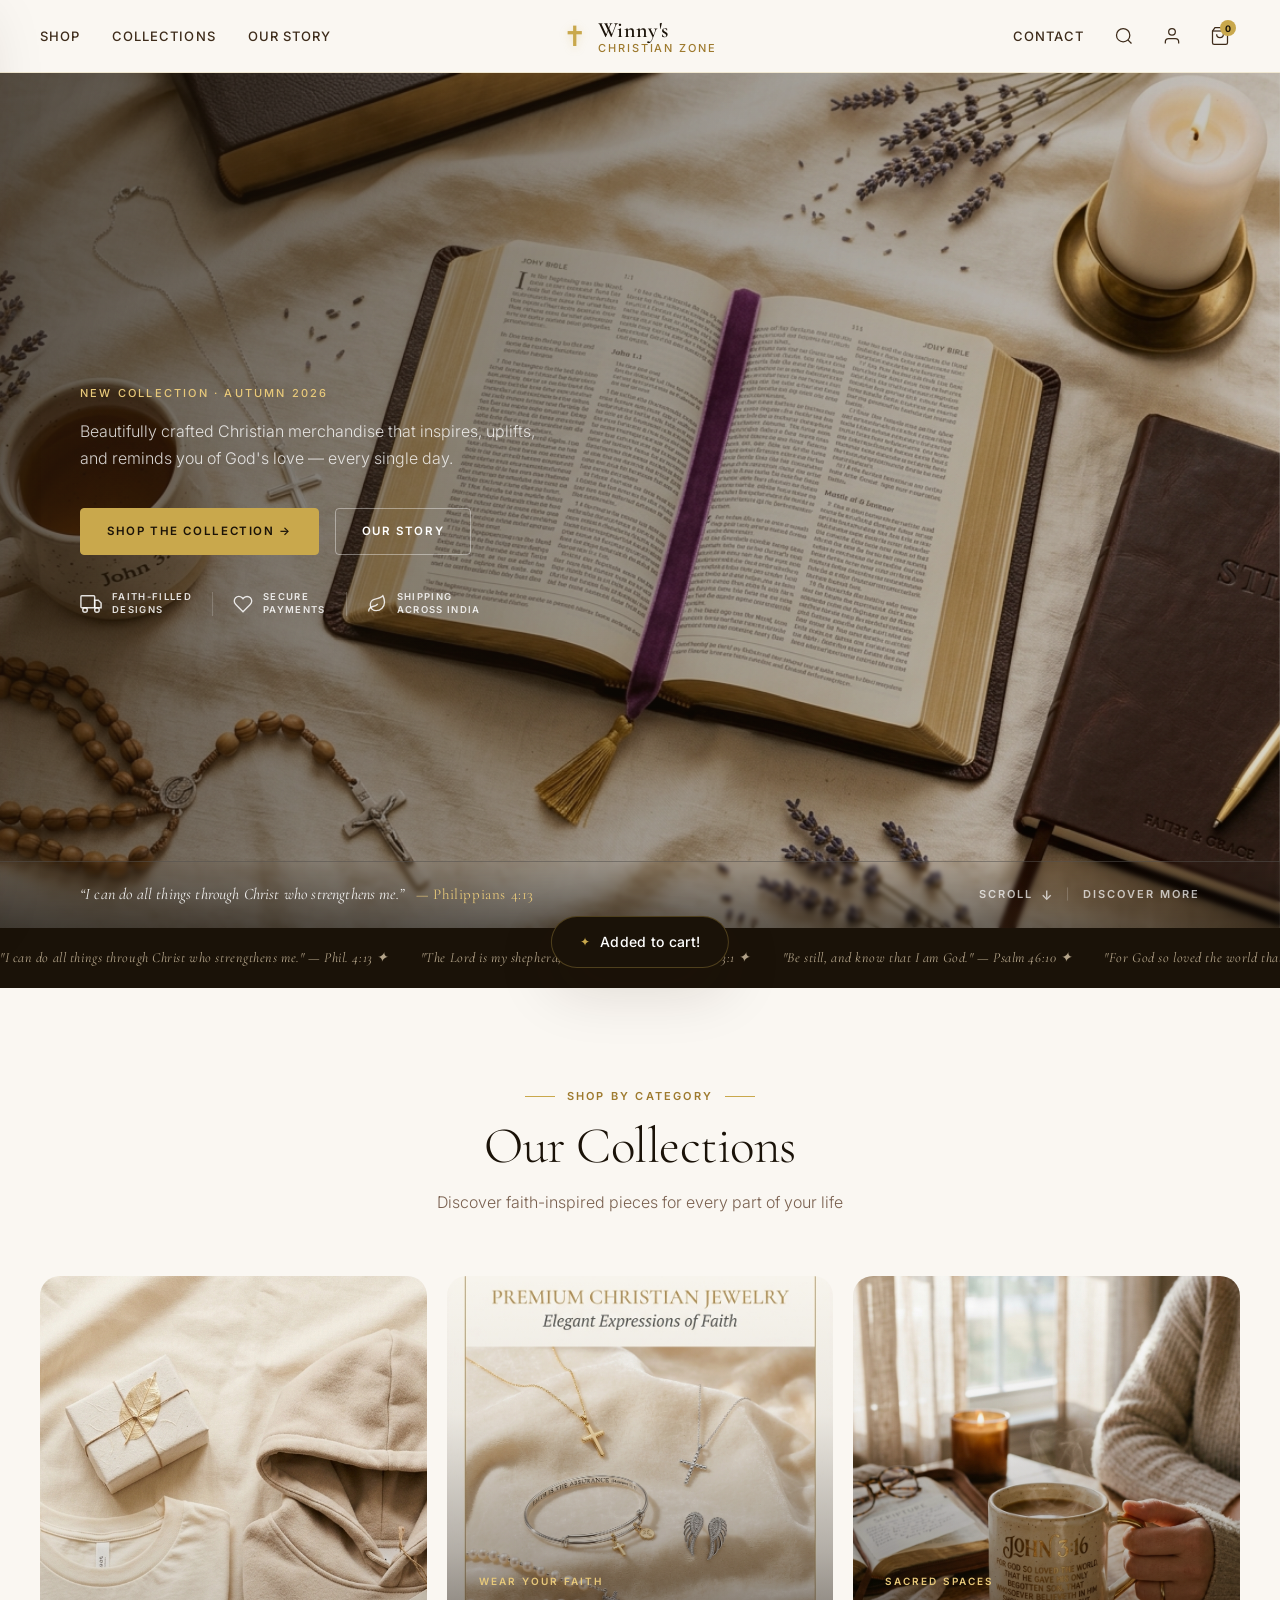
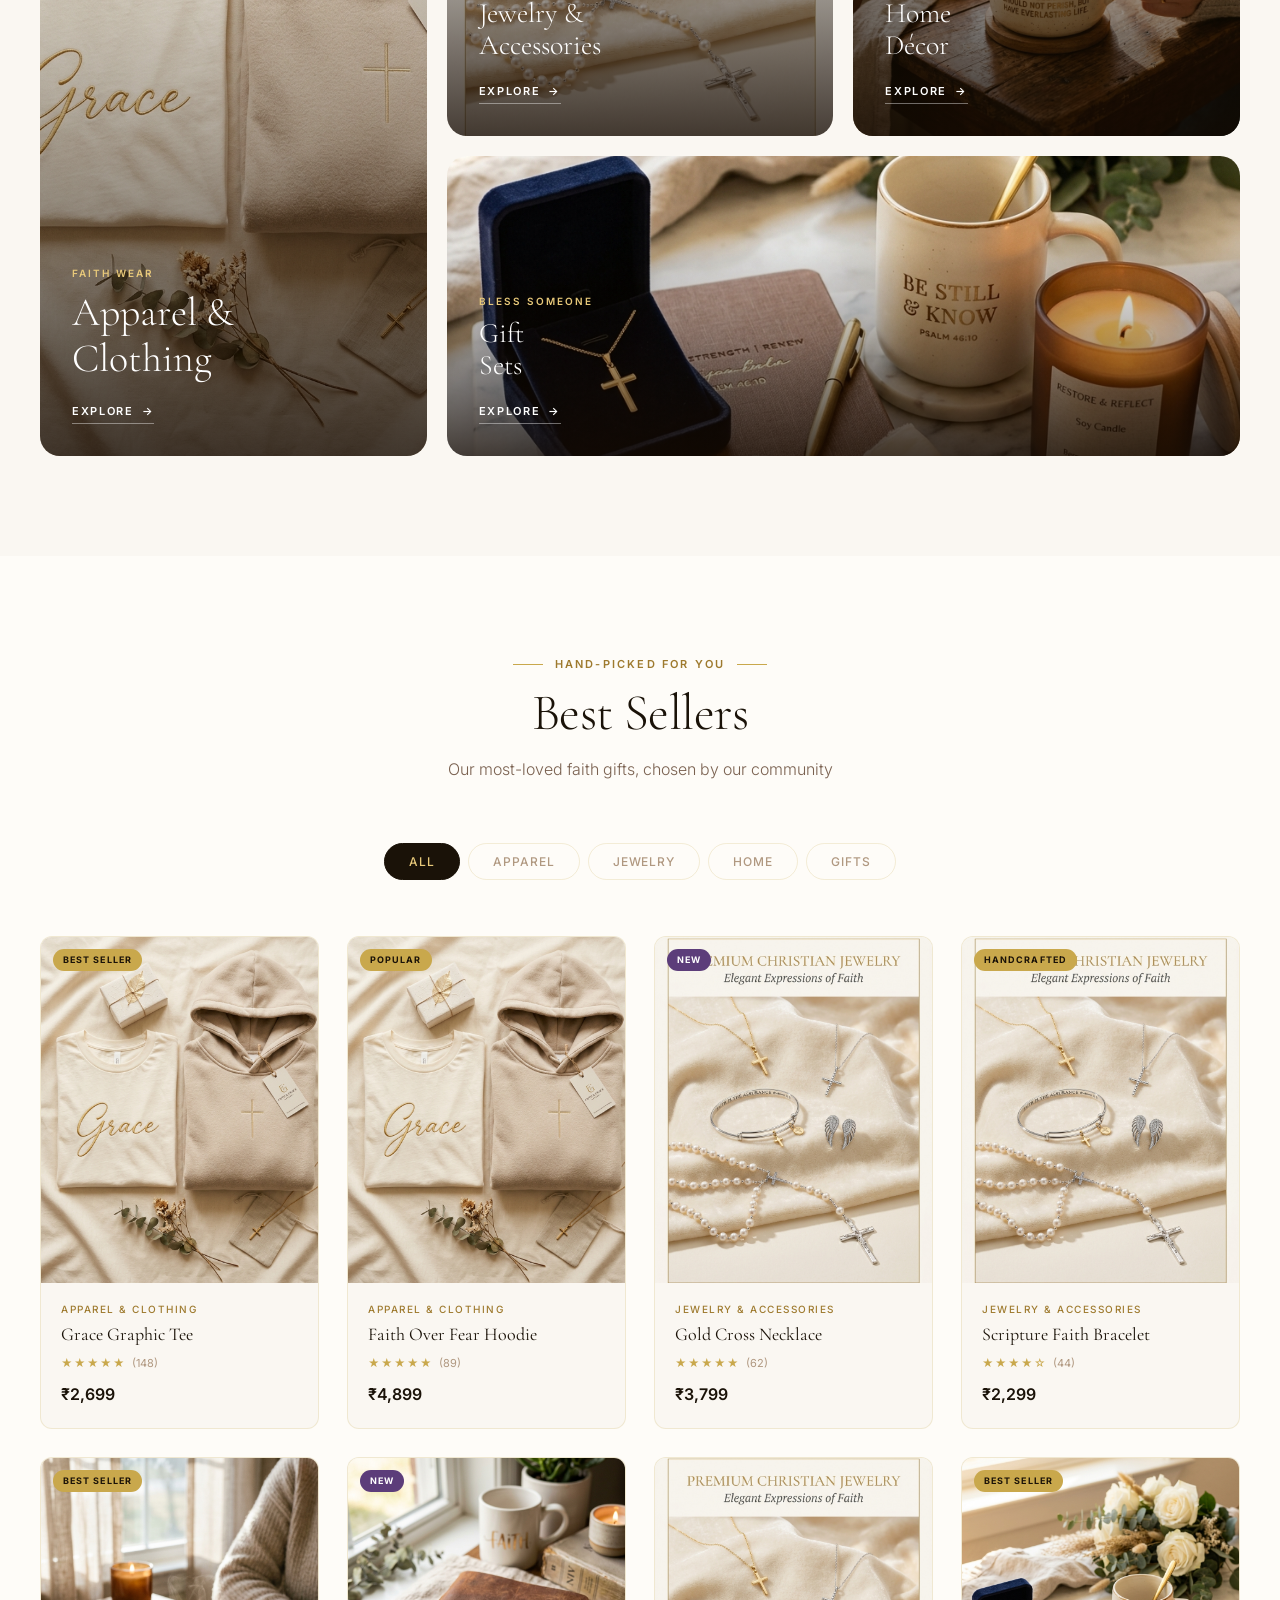
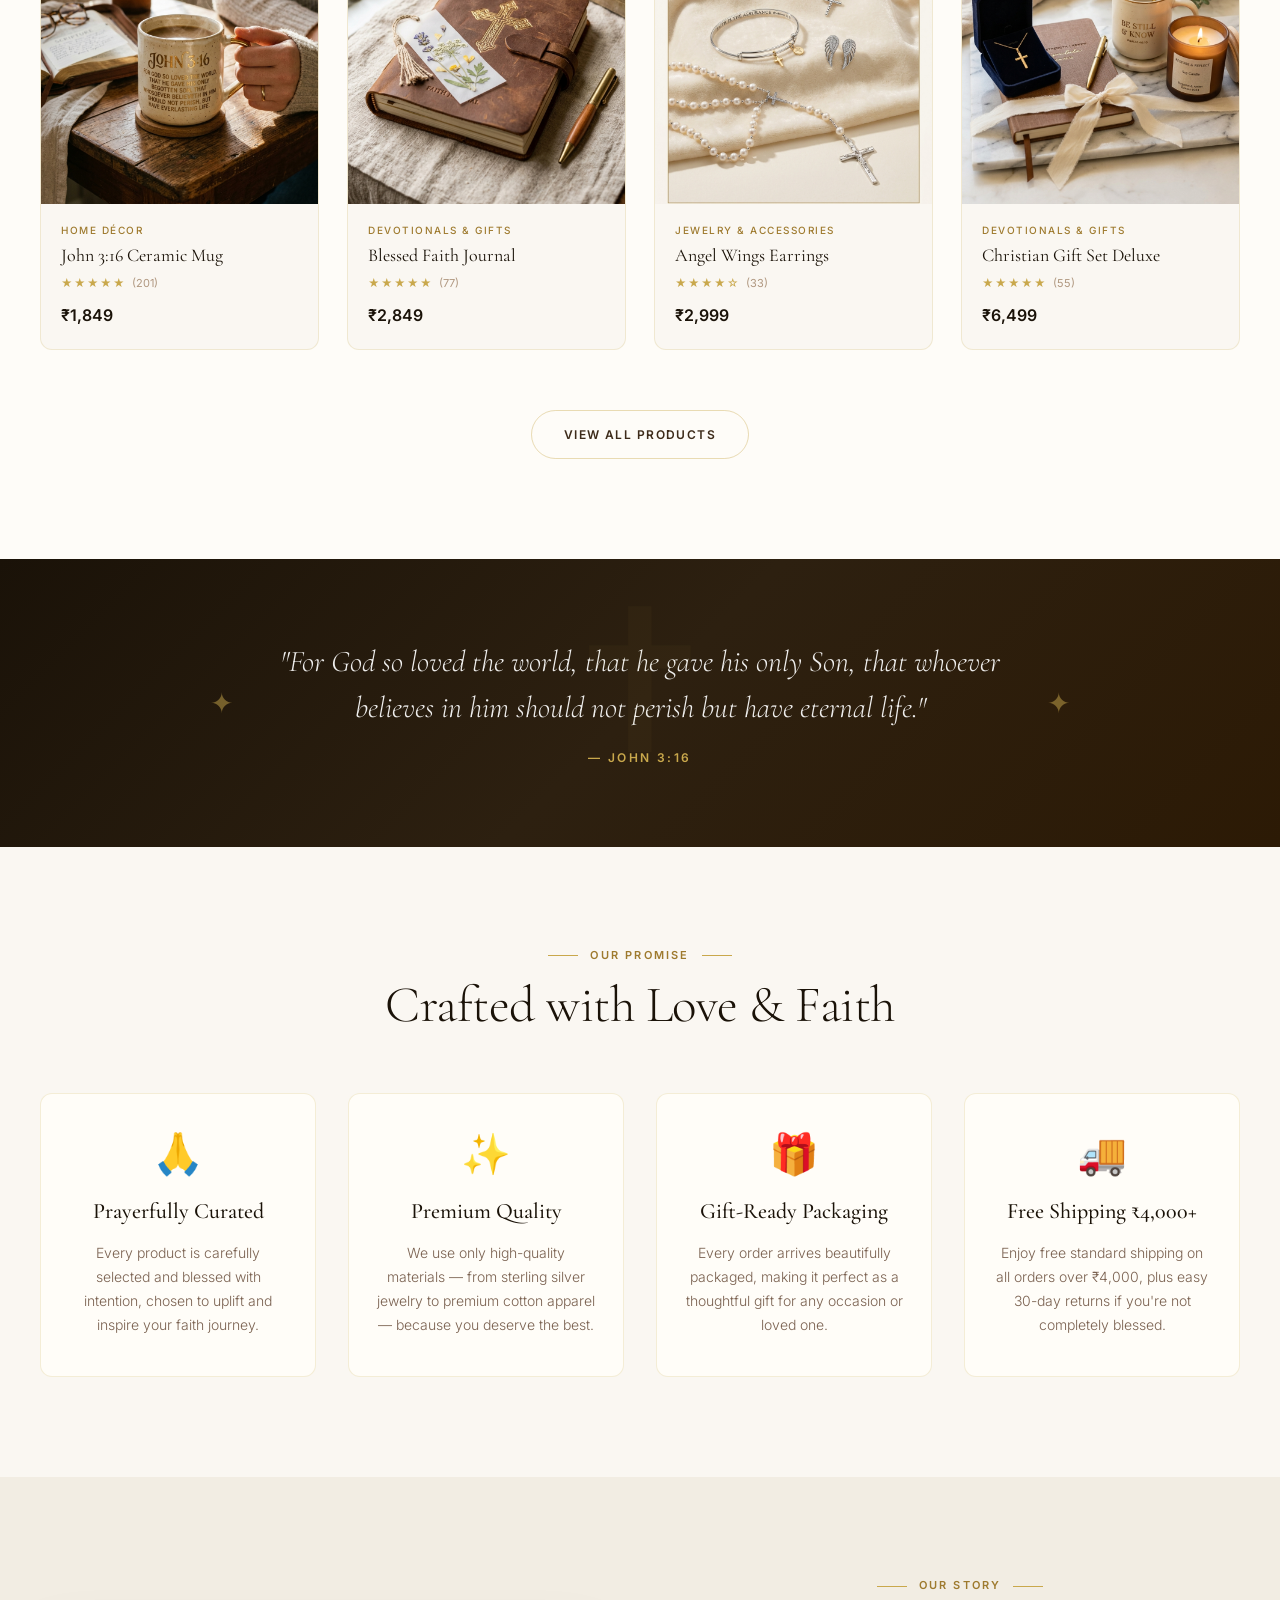
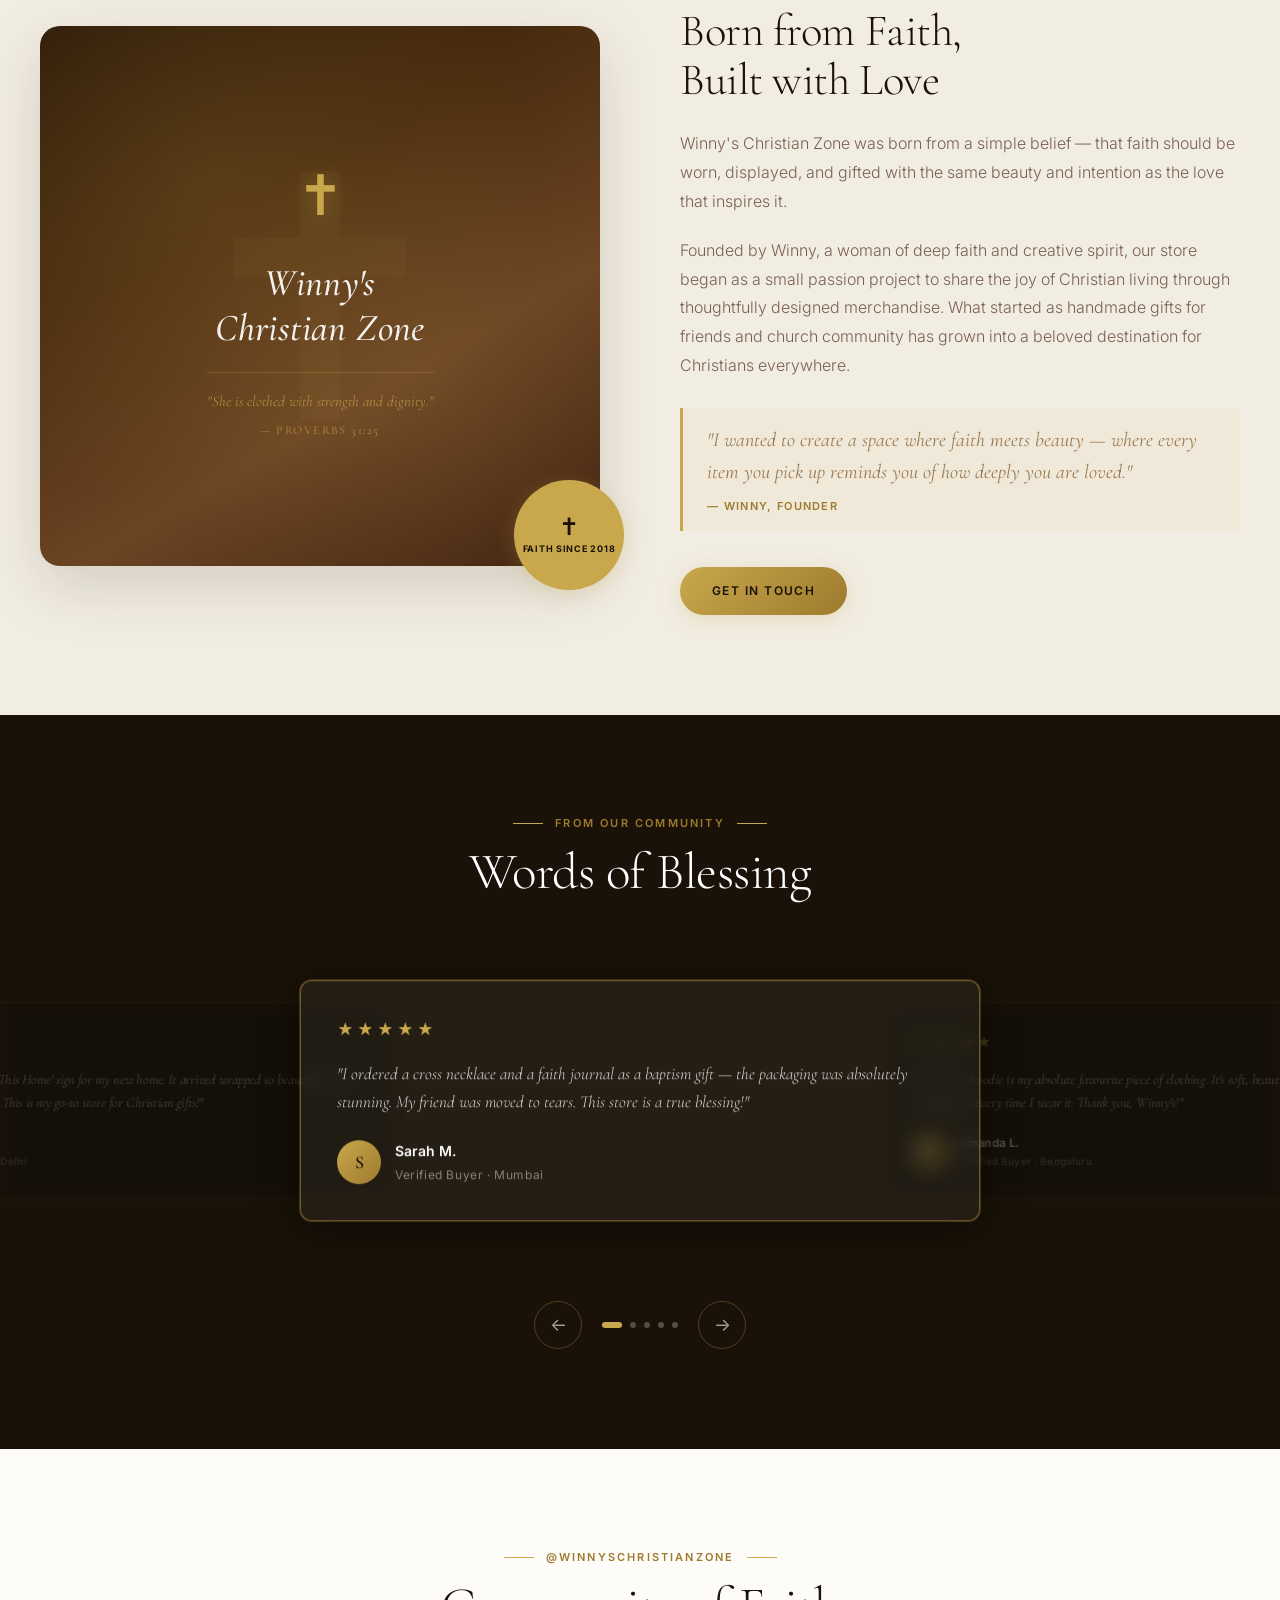
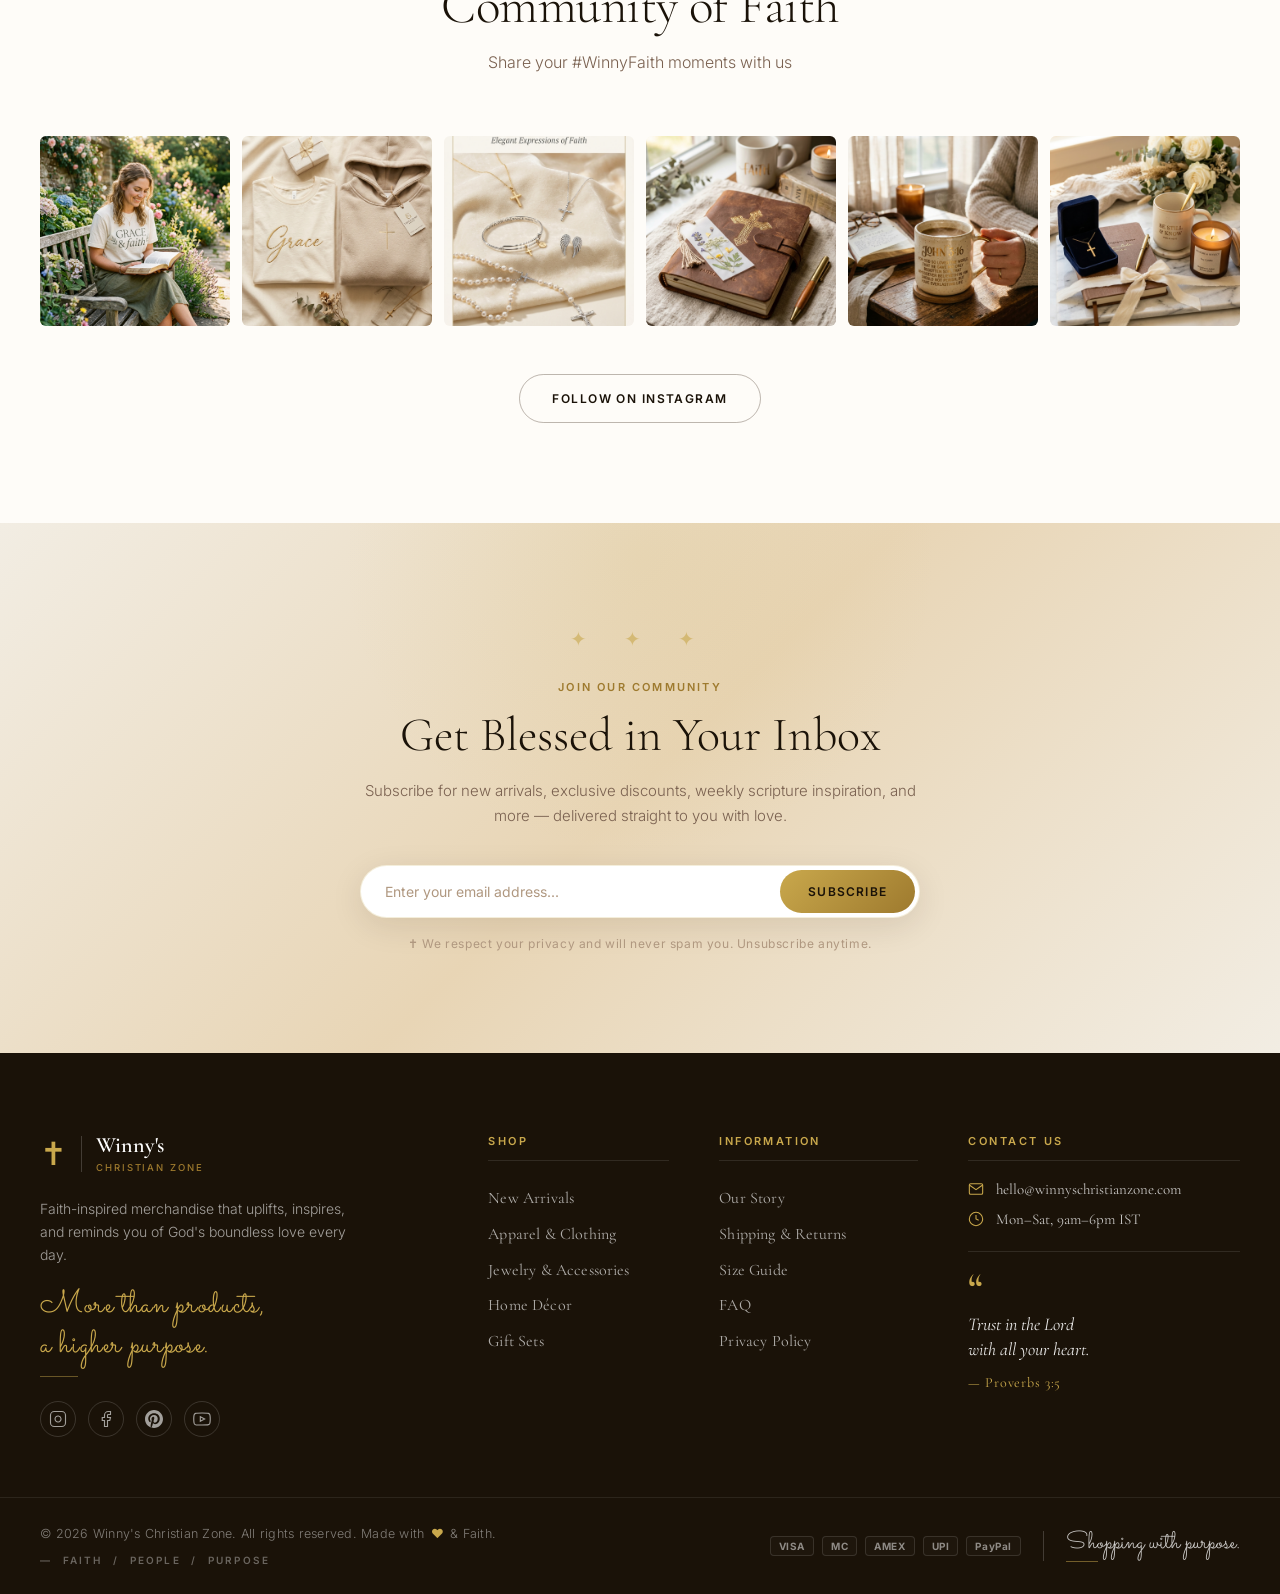
==== index.html @ 479f5da4 "Add files via upload" ====
<!DOCTYPE html>
<html lang="en">
<head>
  <meta charset="UTF-8" />
  <meta name="viewport" content="width=device-width, initial-scale=1.0" />
  <meta name="description" content="Winny's Christian Zone — Premium faith-inspired merchandise. Discover beautifully crafted Christian apparel, jewelry, home decor, and devotional gifts that celebrate your walk with God." />
  <meta name="keywords" content="Christian merchandise, faith gifts, Christian apparel, cross jewelry, Bible gifts, devotional gifts, Christian store" />
  <title>Winny's Christian Zone | Faith-Inspired Merchandise</title>
  <link rel="preconnect" href="https://fonts.googleapis.com" />
  <link rel="preconnect" href="https://fonts.gstatic.com" crossorigin />
  <link href="https://fonts.googleapis.com/css2?family=Cormorant+Garamond:ital,wght@0,300;0,400;0,500;0,600;0,700;1,300;1,400;1,500&family=Inter:wght@300;400;500;600&family=Sacramento&display=swap" rel="stylesheet" />
  <link rel="stylesheet" href="style.css" />
</head>
<body>
  <!-- Splash Screen -->
  <div id="splash-screen" class="splash-screen" aria-hidden="true">
    <div class="splash-logo">
      <span class="splash-logo-cross">&#10013;</span>
      <div class="splash-logo-text">
        <span class="splash-logo-name">Winny's</span>
        <span class="splash-logo-sub">Christian Zone</span>
      </div>
    </div>
  </div>
  <header class="header" id="header">
    <div class="header-inner">
      <button class="mobile-menu-btn" id="mobile-menu-btn" aria-label="Open menu">
        <span></span><span></span><span></span>
      </button>

      <nav class="nav-left">
        <a href="collections.html" class="nav-link has-dropdown" data-dropdown="shop" id="nav-shop">Shop</a>
        <a href="collections.html" class="nav-link">Collections</a>
        <a href="#about" class="nav-link">Our Story</a>
      </nav>

      <a href="#" class="logo" id="logo">
        <span class="logo-cross">&#10013;</span>
        <div class="logo-text">
          <span class="logo-name">Winny's</span>
          <span class="logo-sub">Christian Zone</span>
        </div>
      </a>

      <nav class="nav-right">
        <a href="#contact" class="nav-link">Contact</a>
      </nav>

      <div class="header-actions">
        <button class="icon-btn" aria-label="Search" id="search-btn">
          <svg width="20" height="20" viewBox="0 0 24 24" fill="none" stroke="currentColor" stroke-width="1.5"><circle cx="11" cy="11" r="8"/><path d="m21 21-4.35-4.35"/></svg>
        </button>
        <button class="icon-btn" aria-label="Account" id="account-btn">
          <svg width="20" height="20" viewBox="0 0 24 24" fill="none" stroke="currentColor" stroke-width="1.5"><path d="M20 21v-2a4 4 0 0 0-4-4H8a4 4 0 0 0-4 4v2"/><circle cx="12" cy="7" r="4"/></svg>
        </button>
        <a href="cart.html" class="icon-btn cart-btn" aria-label="Cart" id="cart-btn">
          <svg width="20" height="20" viewBox="0 0 24 24" fill="none" stroke="currentColor" stroke-width="1.5"><path d="M6 2 3 6v14a2 2 0 0 0 2 2h14a2 2 0 0 0 2-2V6l-3-4z"/><line x1="3" y1="6" x2="21" y2="6"/><path d="M16 10a4 4 0 0 1-8 0"/></svg>
          <span class="cart-count" id="cart-count">0</span>
        </a>
      </div>
    </div>

    <!-- Dropdown Menu -->
    <div class="dropdown-menu" id="dropdown-shop">
      <div class="dropdown-inner">
        <div class="dropdown-col">
          <h4>Shop by Category</h4>
          <a href="collections.html?category=apparel">Apparel &amp; Clothing</a>
          <a href="collections.html?category=jewelry">Jewelry &amp; Accessories</a>
          <a href="collections.html?category=home">Home D&eacute;cor</a>
          <a href="collections.html?category=gifts">Books &amp; Devotionals</a>
          <a href="collections.html?category=gifts">Gift Sets</a>
        </div>
        <div class="dropdown-col">
          <h4>Shop by Occasion</h4>
          <a href="collections.html">Christmas Gifts</a>
          <a href="collections.html">Easter Collection</a>
          <a href="collections.html">Baptism &amp; Confirmation</a>
          <a href="collections.html">Wedding Blessings</a>
          <a href="collections.html">Sympathy &amp; Prayer</a>
        </div>
        <div class="dropdown-col">
          <h4>Popular Right Now</h4>
          <a href="collections.html?sort=new">&#10022; New Arrivals</a>
          <a href="collections.html?sort=best">Best Sellers</a>
          <a href="collections.html?search=mug">Scripture Mugs</a>
          <a href="collections.html?search=journal">Faith Journals</a>
          <a href="collections.html?search=cross">Cross Necklaces</a>
        </div>
      </div>
    </div>
  </header>

  <!-- Mobile Nav -->
  <nav class="mobile-nav" id="mobile-nav">
    <button class="mobile-nav-close" id="mobile-nav-close">&#10005;</button>
    <div class="mobile-nav-logo">&#10013; Winny's Christian Zone</div>
    <a href="collections.html" class="mobile-nav-link">Shop All</a>
    <a href="collections.html?category=apparel" class="mobile-nav-link">Apparel</a>
    <a href="collections.html?category=jewelry" class="mobile-nav-link">Jewelry</a>
    <a href="collections.html?category=home" class="mobile-nav-link">Home D&eacute;cor</a>
    <a href="collections.html" class="mobile-nav-link">Collections</a>
    <a href="cart.html" class="mobile-nav-link">My Cart</a>
    <a href="#about" class="mobile-nav-link">Our Story</a>
    <a href="#contact" class="mobile-nav-link">Contact</a>
  </nav>
  <div class="mobile-nav-overlay" id="mobile-nav-overlay"></div>

  <!-- Search Overlay -->
  <div class="search-overlay" id="search-overlay">
    <button class="search-close" id="search-close">&#10005;</button>
    <div class="search-inner">
      <p class="search-label">What are you looking for?</p>
      <div class="search-input-wrap">
        <input type="text" class="search-input" placeholder="Search for faith, grace, love..." id="search-input" />
        <button class="search-submit" id="search-submit-btn">
          <svg width="22" height="22" viewBox="0 0 24 24" fill="none" stroke="currentColor" stroke-width="1.5"><circle cx="11" cy="11" r="8"/><path d="m21 21-4.35-4.35"/></svg>
        </button>
      </div>
      <div class="search-suggestions">
        <span>Popular:</span>
        <button class="search-tag">Cross Necklace</button>
        <button class="search-tag">Faith Journal</button>
        <button class="search-tag">Scripture Mug</button>
        <button class="search-tag">Grace Tee</button>
      </div>
    </div>
  </div>

  <main>
    <!-- Hero Section -->
    <section class="hero" id="hero">
      <div class="hero-image-wrap">
        <img src="images/hero_banner.jpg" alt="Christian merchandise flatlay with Bible, cross necklace, and devotional items" class="hero-image" loading="eager" />
        <div class="hero-overlay"></div>
      </div>
      <div class="hero-content">
        <p class="hero-eyebrow">New Collection &middot; Autumn 2026</p>
        <p class="hero-subtitle">Beautifully crafted Christian merchandise that inspires, uplifts, and reminds you of God's love &mdash; every single day.</p>
        <div class="hero-actions">
          <a href="collections.html" class="btn btn-primary" id="hero-shop-btn">SHOP THE COLLECTION &rarr;</a>
          <a href="#about" class="btn btn-ghost" id="hero-story-btn">OUR STORY</a>
        </div>

        <!-- Trust Features Strip -->
        <div class="hero-trust">
          <div class="hero-trust-item">
            <svg width="22" height="22" viewBox="0 0 24 24" fill="none" stroke="currentColor" stroke-width="1.6"><rect x="1" y="3" width="15" height="13" rx="1"/><polygon points="16 8 20 8 23 11 23 16 16 16 8"/><circle cx="5.5" cy="18.5" r="2.5"/><circle cx="18.5" cy="18.5" r="2.5"/></svg>
            <div class="hero-trust-text">
              <span>FAITH-FILLED</span>
              <span>DESIGNS</span>
            </div>
          </div>
          <div class="hero-trust-divider"></div>
          <div class="hero-trust-item">
            <svg width="20" height="20" viewBox="0 0 24 24" fill="none" stroke="currentColor" stroke-width="1.6"><path d="M20.84 4.61a5.5 5.5 0 0 0-7.78 0L12 5.67l-1.06-1.06a5.5 5.5 0 0 0-7.78 7.78l1.06 1.06L12 21.23l7.78-7.78 1.06-1.06a5.5 5.5 0 0 0 0-7.78z"/></svg>
            <div class="hero-trust-text">
              <span>SECURE</span>
              <span>PAYMENTS</span>
            </div>
          </div>
          <div class="hero-trust-divider"></div>
          <div class="hero-trust-item">
            <svg width="20" height="20" viewBox="0 0 24 24" fill="none" stroke="currentColor" stroke-width="1.6"><path d="M11 20A7 7 0 0 1 9.8 6.1C15.5 5 17 4.48 19 2c1 2 2 4.18 2 8 0 5.5-4.78 10-10 10Z"/><path d="M2 21c0-3 1.85-5.36 5.08-6C9.5 14.52 12 13 13 12"/></svg>
            <div class="hero-trust-text">
              <span>SHIPPING</span>
              <span>ACROSS INDIA</span>
            </div>
          </div>
        </div>

      </div>

      <!-- Hero Bottom Bar -->
      <div class="hero-bottom-bar">
        <div class="hero-bottom-verse">
          <em>&ldquo;I can do all things through Christ who strengthens me.&rdquo;</em>
          <span class="hero-bottom-ref">&mdash; Philippians 4:13</span>
        </div>
        <a href="collections.html" class="hero-bottom-scroll" id="hero-scroll-btn">
          <span>SCROLL</span>
          <span class="hero-scroll-arrow">&darr;</span>
          <span class="hero-scroll-vbar">|</span>
          <span>DISCOVER MORE</span>
        </a>
      </div>
    </section>

    <!-- Marquee / Scrolling Banner -->
    <div class="marquee-section">
      <div class="marquee-track">
        <div class="marquee-content">
          <span>"I can do all things through Christ who strengthens me." &mdash; Phil. 4:13 &#10022;</span>
          <span>"The Lord is my shepherd; I shall not want." &mdash; Psalm 23:1 &#10022;</span>
          <span>"Be still, and know that I am God." &mdash; Psalm 46:10 &#10022;</span>
          <span>"For God so loved the world that He gave His only Son." &mdash; John 3:16 &#10022;</span>
          <span>"Trust in the Lord with all your heart." &mdash; Proverbs 3:5 &#10022;</span>
          <span>"She is clothed with strength and dignity." &mdash; Proverbs 31:25 &#10022;</span>
          <span>"I can do all things through Christ who strengthens me." &mdash; Phil. 4:13 &#10022;</span>
          <span>"The Lord is my shepherd; I shall not want." &mdash; Psalm 23:1 &#10022;</span>
          <span>"Be still, and know that I am God." &mdash; Psalm 46:10 &#10022;</span>
          <span>"For God so loved the world that He gave His only Son." &mdash; John 3:16 &#10022;</span>
          <span>"Trust in the Lord with all your heart." &mdash; Proverbs 3:5 &#10022;</span>
          <span>"She is clothed with strength and dignity." &mdash; Proverbs 31:25 &#10022;</span>
        </div>
      </div>
    </div>

    <!-- Collections Section -->
    <section class="collections" id="collections">
      <div class="container">
        <div class="section-header">
          <p class="section-eyebrow">Shop by Category</p>
          <h2 class="section-title">Our Collections</h2>
          <p class="section-desc">Discover faith-inspired pieces for every part of your life</p>
        </div>
        <div class="collections-grid">
          <div class="collection-card large">
            <div class="collection-image-wrap">
              <img src="images/category_apparel.jpg" alt="Christian Apparel" class="collection-image" loading="lazy" />
              <div class="collection-overlay"></div>
            </div>
            <div class="collection-content">
              <p class="collection-tag">Faith Wear</p>
              <h3 class="collection-name">Apparel &amp;<br/>Clothing</h3>
              <a href="collections.html?category=apparel" class="collection-link" id="coll-apparel">Explore <span>&rarr;</span></a>
            </div>
          </div>

          <div class="collection-card">
            <div class="collection-image-wrap">
              <img src="images/category_jewelry.jpg" alt="Christian Jewelry" class="collection-image" loading="lazy" />
              <div class="collection-overlay"></div>
            </div>
            <div class="collection-content">
              <p class="collection-tag">Wear Your Faith</p>
              <h3 class="collection-name">Jewelry &amp;<br/>Accessories</h3>
              <a href="collections.html?category=jewelry" class="collection-link" id="coll-jewelry">Explore <span>&rarr;</span></a>
            </div>
          </div>

          <div class="collection-card">
            <div class="collection-image-wrap">
              <img src="images/product_mug.jpg" alt="Christian Home Decor" class="collection-image" loading="lazy" />
              <div class="collection-overlay"></div>
            </div>
            <div class="collection-content">
              <p class="collection-tag">Sacred Spaces</p>
              <h3 class="collection-name">Home<br/>D&eacute;cor</h3>
              <a href="collections.html?category=home" class="collection-link" id="coll-homedecor">Explore <span>&rarr;</span></a>
            </div>
          </div>

          <div class="collection-card">
            <div class="collection-image-wrap">
              <img src="images/product_giftset.jpg" alt="Christian Gift Sets" class="collection-image" loading="lazy" />
              <div class="collection-overlay"></div>
            </div>
            <div class="collection-content">
              <p class="collection-tag">Bless Someone</p>
              <h3 class="collection-name">Gift<br/>Sets</h3>
              <a href="collections.html?category=gifts" class="collection-link" id="coll-gifts">Explore <span>&rarr;</span></a>
            </div>
          </div>
        </div>
      </div>
    </section>

    <!-- Featured Products -->
    <section class="featured-products" id="featured">
      <div class="container">
        <div class="section-header">
          <p class="section-eyebrow">Hand-Picked for You</p>
          <h2 class="section-title">Best Sellers</h2>
          <p class="section-desc">Our most-loved faith gifts, chosen by our community</p>
        </div>
        <div class="tabs-row">
          <button class="tab-btn active" data-tab="all" id="tab-all">All</button>
          <button class="tab-btn" data-tab="apparel" id="tab-apparel">Apparel</button>
          <button class="tab-btn" data-tab="jewelry" id="tab-jewelry">Jewelry</button>
          <button class="tab-btn" data-tab="home" id="tab-home">Home</button>
          <button class="tab-btn" data-tab="gifts" id="tab-gifts">Gifts</button>
        </div>

        <div class="products-grid" id="products-grid">
          <!-- Products are injected by JS -->
        </div>

        <div class="section-cta">
          <a href="collections.html" class="btn btn-outline" id="view-all-btn">View All Products</a>
        </div>
      </div>
    </section>

    <!-- Scripture Feature Banner -->
    <section class="scripture-banner">
      <div class="scripture-banner-inner">
        <div class="scripture-decor-left">&#10022;</div>
        <div class="scripture-text-wrap">
          <p class="scripture-quote">"For God so loved the world, that he gave his only Son, that whoever believes in him should not perish but have eternal life."</p>
          <p class="scripture-ref">&mdash; John 3:16</p>
        </div>
        <div class="scripture-decor-right">&#10022;</div>
      </div>
    </section>

    <!-- Why Choose Us -->
    <section class="why-us">
      <div class="container">
        <div class="section-header">
          <p class="section-eyebrow">Our Promise</p>
          <h2 class="section-title">Crafted with Love &amp; Faith</h2>
        </div>
        <div class="features-grid">
          <div class="feature-card">
            <div class="feature-icon">&#128591;</div>
            <h3 class="feature-title">Prayerfully Curated</h3>
            <p class="feature-desc">Every product is carefully selected and blessed with intention, chosen to uplift and inspire your faith journey.</p>
          </div>
          <div class="feature-card">
            <div class="feature-icon">&#10024;</div>
            <h3 class="feature-title">Premium Quality</h3>
            <p class="feature-desc">We use only high-quality materials &mdash; from sterling silver jewelry to premium cotton apparel &mdash; because you deserve the best.</p>
          </div>
          <div class="feature-card">
            <div class="feature-icon">&#127873;</div>
            <h3 class="feature-title">Gift-Ready Packaging</h3>
            <p class="feature-desc">Every order arrives beautifully packaged, making it perfect as a thoughtful gift for any occasion or loved one.</p>
          </div>
          <div class="feature-card">
            <div class="feature-icon">&#128666;</div>
            <h3 class="feature-title">Free Shipping ₹4,000+</h3>
            <p class="feature-desc">Enjoy free standard shipping on all orders over ₹4,000, plus easy 30-day returns if you're not completely blessed.</p>
          </div>
        </div>
      </div>
    </section>

    <!-- About / Story Section -->
    <section class="about-section" id="about">
      <div class="container">
        <div class="about-grid">
          <div class="about-image-side">
            <div class="about-image-frame">
              <div class="about-img-placeholder">
                <div class="about-placeholder-cross">&#10013;</div>
                <p class="about-placeholder-name">Winny's<br/>Christian Zone</p>
                <p class="about-placeholder-verse">"She is clothed with strength and dignity."<br/><em>— Proverbs 31:25</em></p>
              </div>
              <div class="about-badge">
                <span class="badge-cross">&#10013;</span>
                <span class="badge-text">Faith Since 2018</span>
              </div>
            </div>
          </div>
          <div class="about-content-side">
            <p class="section-eyebrow">Our Story</p>
            <h2 class="about-title">Born from Faith,<br />Built with Love</h2>
            <p class="about-body">Winny's Christian Zone was born from a simple belief &mdash; that faith should be worn, displayed, and gifted with the same beauty and intention as the love that inspires it.</p>
            <p class="about-body">Founded by Winny, a woman of deep faith and creative spirit, our store began as a small passion project to share the joy of Christian living through thoughtfully designed merchandise. What started as handmade gifts for friends and church community has grown into a beloved destination for Christians everywhere.</p>
            <blockquote class="about-quote">
              "I wanted to create a space where faith meets beauty &mdash; where every item you pick up reminds you of how deeply you are loved."
              <cite>&mdash; Winny, Founder</cite>
            </blockquote>
            <a href="#contact" class="btn btn-primary" id="about-learn-more">Get in Touch</a>
          </div>
        </div>
      </div>
    </section>

    <!-- Testimonials -->
    <section class="testimonials">
      <div class="container">
        <div class="section-header">
          <p class="section-eyebrow">From Our Community</p>
          <h2 class="section-title">Words of Blessing</h2>
        </div>
        <div class="testimonials-slider" id="testimonials-slider">
          <div class="testimonials-track" id="testimonials-track">
            <div class="testimonial-card">
              <div class="stars">&#9733;&#9733;&#9733;&#9733;&#9733;</div>
              <p class="testimonial-text">"I ordered a cross necklace and a faith journal as a baptism gift &mdash; the packaging was absolutely stunning. My friend was moved to tears. This store is a true blessing!"</p>
              <div class="testimonial-author">
                <div class="author-avatar">S</div>
                <div class="author-info">
                  <strong>Sarah M.</strong>
                  <span>Verified Buyer &middot; Mumbai</span>
                </div>
              </div>
            </div>
            <div class="testimonial-card">
              <div class="stars">&#9733;&#9733;&#9733;&#9733;&#9733;</div>
              <p class="testimonial-text">"The Grace hoodie is my absolute favourite piece of clothing. It's soft, beautiful, and I get compliments every time I wear it. Thank you, Winny's!"</p>
              <div class="testimonial-author">
                <div class="author-avatar">A</div>
                <div class="author-info">
                  <strong>Amanda L.</strong>
                  <span>Verified Buyer &middot; Bengaluru</span>
                </div>
              </div>
            </div>
            <div class="testimonial-card">
              <div class="stars">&#9733;&#9733;&#9733;&#9733;&#9733;</div>
              <p class="testimonial-text">"The quality of everything I've ordered is exceptional. The Scripture mugs are beautiful and my morning devotions feel so much more special now. Highly recommend!"</p>
              <div class="testimonial-author">
                <div class="author-avatar">R</div>
                <div class="author-info">
                  <strong>Rebecca T.</strong>
                  <span>Verified Buyer &middot; Chennai</span>
                </div>
              </div>
            </div>
            <div class="testimonial-card">
              <div class="stars">&#9733;&#9733;&#9733;&#9733;&#9733;</div>
              <p class="testimonial-text">"I've been shopping here for 2 years and gifted from here so many times. Every single person is blessed beyond what they expected. Customer service is excellent too!"</p>
              <div class="testimonial-author">
                <div class="author-avatar">D</div>
                <div class="author-info">
                  <strong>Diana F.</strong>
                  <span>Verified Buyer &middot; Hyderabad</span>
                </div>
              </div>
            </div>
            <div class="testimonial-card">
              <div class="stars">&#9733;&#9733;&#9733;&#9733;&#9733;</div>
              <p class="testimonial-text">"Got a personalised 'Bless This Home' sign for my new home. It arrived wrapped so beautifully and the quality blew me away. This is my go-to store for Christian gifts!"</p>
              <div class="testimonial-author">
                <div class="author-avatar">P</div>
                <div class="author-info">
                  <strong>Patricia K.</strong>
                  <span>Verified Buyer &middot; Delhi</span>
                </div>
              </div>
            </div>
          </div>
        </div>
        <div class="slider-controls">
          <button class="slider-btn prev-btn" id="prev-btn" aria-label="Previous testimonial">&larr;</button>
          <div class="slider-dots" id="slider-dots"></div>
          <button class="slider-btn next-btn" id="next-btn" aria-label="Next testimonial">&rarr;</button>
        </div>
      </div>
    </section>

    <!-- Instagram / Social -->
    <section class="social-section">
      <div class="container">
        <div class="section-header">
          <p class="section-eyebrow">@winnyschristianzone</p>
          <h2 class="section-title">Community of Faith</h2>
          <p class="section-desc">Share your #WinnyFaith moments with us</p>
        </div>
        <div class="social-grid">
          <div class="social-item" style="--delay: 0s">
            <div class="social-image-wrap">
              <img src="images/social_faith_tee.jpg" alt="Community faith moment" class="social-image" loading="lazy" />
              <div class="social-hover"><span>&#9825; 241</span></div>
            </div>
          </div>
          <div class="social-item" style="--delay: 0.1s">
            <div class="social-image-wrap">
              <img src="images/category_apparel.jpg" alt="Community faith moment" class="social-image" loading="lazy" />
              <div class="social-hover"><span>&#9825; 189</span></div>
            </div>
          </div>
          <div class="social-item" style="--delay: 0.2s">
            <div class="social-image-wrap">
              <img src="images/category_jewelry.jpg" alt="Community faith moment" class="social-image" loading="lazy" />
              <div class="social-hover"><span>&#9825; 312</span></div>
            </div>
          </div>
          <div class="social-item" style="--delay: 0.3s">
            <div class="social-image-wrap">
              <img src="images/product_journal.jpg" alt="Community faith moment" class="social-image" loading="lazy" />
              <div class="social-hover"><span>&#9825; 275</span></div>
            </div>
          </div>
          <div class="social-item" style="--delay: 0.4s">
            <div class="social-image-wrap">
              <img src="images/product_mug.jpg" alt="Community faith moment" class="social-image" loading="lazy" />
              <div class="social-hover"><span>&#9825; 198</span></div>
            </div>
          </div>
          <div class="social-item" style="--delay: 0.5s">
            <div class="social-image-wrap">
              <img src="images/product_giftset.jpg" alt="Community faith moment" class="social-image" loading="lazy" />
              <div class="social-hover"><span>&#9825; 354</span></div>
            </div>
          </div>
        </div>
        <div class="social-follow">
          <a href="https://instagram.com/winnyschristianzone" target="_blank" rel="noopener noreferrer" class="btn btn-outline-dark" id="instagram-link">Follow on Instagram</a>
        </div>
      </div>
    </section>

    <!-- Newsletter -->
    <section class="newsletter" id="newsletter">
      <div class="newsletter-inner">
        <div class="newsletter-decor">&#10022; &#10022; &#10022;</div>
        <p class="newsletter-eyebrow">Join Our Community</p>
        <h2 class="newsletter-title">Get Blessed in Your Inbox</h2>
        <p class="newsletter-desc">Subscribe for new arrivals, exclusive discounts, weekly scripture inspiration, and more &mdash; delivered straight to you with love.</p>
        <form class="newsletter-form" id="newsletter-form">
          <div class="newsletter-input-wrap">
            <input type="email" class="newsletter-input" placeholder="Enter your email address..." id="newsletter-email" required />
            <button type="submit" class="newsletter-btn" id="newsletter-submit">Subscribe</button>
          </div>
          <p class="newsletter-note">&#10013; We respect your privacy and will never spam you. Unsubscribe anytime.</p>
        </form>
        <div class="newsletter-success" id="newsletter-success">
          <span class="success-icon">&#10022;</span>
          <p>You're in! Welcome to the Winny's family. Check your inbox for a welcome blessing! &#128591;</p>
        </div>
      </div>
    </section>
  </main>

  <!-- Footer -->
  <footer class="footer" id="contact">
    <div class="footer-top">
      <div class="container">
        <div class="footer-grid">

          <!-- Brand Column -->
          <div class="footer-brand">
            <a href="#" class="footer-logo" id="footer-logo">
              <span class="footer-logo-cross">&#10013;</span>
              <span class="footer-logo-vbar"></span>
              <div class="footer-logo-texts">
                <span class="footer-logo-name">Winny's</span>
                <span class="footer-logo-sub">Christian Zone</span>
              </div>
            </a>
            <p class="footer-tagline">Faith-inspired merchandise that uplifts, inspires, and reminds you of God's boundless love every day.</p>
            <p class="footer-script">More than products,<br/>a higher purpose.</p>
            <div class="footer-script-rule"></div>
            <div class="footer-socials">
              <a href="https://instagram.com/winnyschristianzone" target="_blank" rel="noopener noreferrer" class="social-link" aria-label="Instagram" id="footer-instagram">
                <svg width="18" height="18" viewBox="0 0 24 24" fill="none" stroke="currentColor" stroke-width="1.5"><rect x="2" y="2" width="20" height="20" rx="5" ry="5"/><path d="M16 11.37A4 4 0 1 1 12.63 8 4 4 0 0 1 16 11.37z"/><line x1="17.5" y1="6.5" x2="17.51" y2="6.5"/></svg>
              </a>
              <a href="#" class="social-link" aria-label="Facebook" id="footer-facebook">
                <svg width="18" height="18" viewBox="0 0 24 24" fill="none" stroke="currentColor" stroke-width="1.5"><path d="M18 2h-3a5 5 0 0 0-5 5v3H7v4h3v8h4v-8h3l1-4h-4V7a1 1 0 0 1 1-1h3z"/></svg>
              </a>
              <a href="#" class="social-link" aria-label="Pinterest" id="footer-pinterest">
                <svg width="18" height="18" viewBox="0 0 24 24" fill="currentColor"><path d="M12 0C5.373 0 0 5.373 0 12c0 5.084 3.163 9.426 7.627 11.174-.105-.949-.2-2.405.042-3.441.218-.937 1.407-5.965 1.407-5.965s-.359-.719-.359-1.782c0-1.668.967-2.914 2.171-2.914 1.023 0 1.518.769 1.518 1.69 0 1.029-.655 2.568-.994 3.995-.283 1.194.599 2.169 1.777 2.169 2.133 0 3.772-2.249 3.772-5.495 0-2.873-2.064-4.882-5.012-4.882-3.414 0-5.418 2.561-5.418 5.207 0 1.031.397 2.138.893 2.738a.36.36 0 0 1 .083.345l-.333 1.36c-.053.22-.174.267-.402.161-1.499-.698-2.436-2.889-2.436-4.649 0-3.785 2.75-7.262 7.929-7.262 4.163 0 7.398 2.967 7.398 6.931 0 4.136-2.607 7.464-6.227 7.464-1.216 0-2.359-.632-2.75-1.378l-.748 2.853c-.271 1.043-1.002 2.35-1.492 3.146C9.57 23.812 10.763 24 12 24c6.627 0 12-5.373 12-12S18.627 0 12 0z"/></svg>
              </a>
              <a href="#" class="social-link" aria-label="YouTube" id="footer-youtube">
                <svg width="18" height="18" viewBox="0 0 24 24" fill="none" stroke="currentColor" stroke-width="1.5"><path d="M22.54 6.42a2.78 2.78 0 0 0-1.95-1.96C18.88 4 12 4 12 4s-6.88 0-8.59.46a2.78 2.78 0 0 0-1.95 1.96A29 29 0 0 0 1 12a29 29 0 0 0 .46 5.58A2.78 2.78 0 0 0 3.41 19.6C5.12 20 12 20 12 20s6.88 0 8.59-.46a2.78 2.78 0 0 0 1.95-1.95A29 29 0 0 0 23 12a29 29 0 0 0-.46-5.58z"/><polygon points="9.75 15.02 15.5 12 9.75 8.98 9.75 15.02"/></svg>
              </a>
            </div>
          </div>

          <!-- Shop Column -->
          <div class="footer-col">
            <h4 class="footer-col-title">Shop</h4>
            <a href="collections.html?sort=new" class="footer-link">New Arrivals</a>
            <a href="collections.html?category=apparel" class="footer-link">Apparel &amp; Clothing</a>
            <a href="collections.html?category=jewelry" class="footer-link">Jewelry &amp; Accessories</a>
            <a href="collections.html?category=home" class="footer-link">Home D&eacute;cor</a>
            <a href="collections.html?category=gifts" class="footer-link">Gift Sets</a>
          </div>

          <!-- Information Column -->
          <div class="footer-col">
            <h4 class="footer-col-title">Information</h4>
            <a href="#about" class="footer-link">Our Story</a>
            <a href="#" class="footer-link">Shipping &amp; Returns</a>
            <a href="#" class="footer-link">Size Guide</a>
            <a href="#" class="footer-link">FAQ</a>
            <a href="#" class="footer-link">Privacy Policy</a>
          </div>

          <!-- Contact Column -->
          <div class="footer-col">
            <h4 class="footer-col-title">Contact Us</h4>
            <div class="footer-contact-item">
              <svg width="15" height="15" viewBox="0 0 24 24" fill="none" stroke="currentColor" stroke-width="1.6"><path d="M4 4h16c1.1 0 2 .9 2 2v12c0 1.1-.9 2-2 2H4c-1.1 0-2-.9-2-2V6c0-1.1.9-2 2-2z"/><polyline points="22,6 12,13 2,6"/></svg>
              <a href="mailto:hello@winnyschristianzone.com" class="footer-contact-link" id="footer-email">hello@winnyschristianzone.com</a>
            </div>
            <div class="footer-contact-item">
              <svg width="15" height="15" viewBox="0 0 24 24" fill="none" stroke="currentColor" stroke-width="1.6"><circle cx="12" cy="12" r="10"/><polyline points="12 6 12 12 16 14"/></svg>
              <span>Mon&ndash;Sat, 9am&ndash;6pm IST</span>
            </div>
            <div class="footer-contact-hr"></div>
            <div class="footer-verse-block">
              <span class="footer-verse-mark">&ldquo;</span>
              <p class="footer-verse-text">Trust in the Lord<br/>with all your heart.</p>
              <span class="footer-verse-ref">&mdash; Proverbs 3:5</span>
            </div>
          </div>

        </div>
      </div>
    </div>

    <div class="footer-bottom">
      <div class="container">
        <div class="footer-bottom-left">
          <p class="footer-copy">&copy; 2026 Winny's Christian Zone. All rights reserved. Made with <span class="footer-heart">&hearts;</span> &amp; Faith.</p>
          <p class="footer-motto">&mdash;&nbsp; FAITH &nbsp;/&nbsp; PEOPLE &nbsp;/&nbsp; PURPOSE</p>
        </div>
        <div class="footer-bottom-right">
          <div class="footer-payment">
            <span class="payment-badge">VISA</span>
            <span class="payment-badge">MC</span>
            <span class="payment-badge">AMEX</span>
            <span class="payment-badge">UPI</span>
            <span class="payment-badge">PayPal</span>
          </div>
          <div class="footer-vdivider" aria-hidden="true"></div>
          <div class="footer-shopping-wrap">
            <p class="footer-shopping-note">Shopping with purpose.</p>
            <div class="footer-shopping-line"></div>
          </div>
        </div>
      </div>
    </div>
  </footer>



  <!-- Toast Notification -->
  <div class="toast" id="toast">
    <span class="toast-icon">&#10022;</span>
    <span class="toast-message" id="toast-message">Added to cart!</span>
  </div>

  <script src="app.js"></script>
</body>
</html>
---- style.css ----
/* ============================================
   WINNY'S CHRISTIAN ZONE — style.css
   ============================================ */

/* ---------- CSS Variables ---------- */
:root {
  --cream: #FAF7F2;
  --cream-dark: #F2EDE3;
  --ivory: #FFFDF8;
  --warm-white: #FEFCF8;
  --gold: #C9A84C;
  --gold-light: #E8C97A;
  --gold-dark: #9E7A2E;
  --brown: #6B4F2B;
  --brown-light: #9C7A52;
  --dark: #1A1208;
  --dark-mid: #2D2010;
  --text: #3D2B1A;
  --text-light: #7A6150;
  --text-muted: #B09880;
  --purple: #5C3D7A;
  --purple-light: #8A6BAD;
  --border: rgba(201, 168, 76, 0.2);
  --border-strong: rgba(201, 168, 76, 0.4);
  --shadow-sm: 0 2px 12px rgba(42, 20, 5, 0.06);
  --shadow-md: 0 8px 32px rgba(42, 20, 5, 0.1);
  --shadow-lg: 0 20px 60px rgba(42, 20, 5, 0.15);
  --shadow-gold: 0 4px 20px rgba(201, 168, 76, 0.25);
  --font-display: 'Cormorant Garamond', Georgia, serif;
  --font-body: 'Inter', -apple-system, sans-serif;
  --font-script: 'Sacramento', cursive;
  --radius-sm: 6px;
  --radius-md: 12px;
  --radius-lg: 20px;
  --radius-full: 999px;
  --transition: 0.3s ease;
  --transition-slow: 0.6s ease;
}

/* ---------- Reset & Base ---------- */
*, *::before, *::after { box-sizing: border-box; margin: 0; padding: 0; }

html { scroll-behavior: smooth; font-size: 16px; }

body {
  font-family: var(--font-body);
  background: var(--cream);
  color: var(--text);
  line-height: 1.6;
  overflow-x: hidden;
}

img { max-width: 100%; height: auto; display: block; }
a { text-decoration: none; color: inherit; }
button { cursor: pointer; border: none; background: none; font-family: inherit; }
ul { list-style: none; }

/* ---------- Container ---------- */
.container {
  max-width: 1280px;
  margin: 0 auto;
  padding: 0 40px;
}

/* ============================================
   ANNOUNCEMENT BAR
   ============================================ */
.announcement-bar {
  background: var(--dark);
  color: #E8D5B5;
  font-family: var(--font-body);
  font-size: 12px;
  font-weight: 400;
  letter-spacing: 0.08em;
  height: 40px;
  overflow: hidden;
  position: relative;
}

.announcement-content {
  display: flex;
  align-items: center;
  gap: 24px;
  white-space: nowrap;
  animation: marqueeScroll 25s linear infinite;
  height: 100%;
  width: max-content;
}

.announcement-content span { display: inline-flex; align-items: center; }
.announcement-icon { color: var(--gold); font-size: 10px; }
.announcement-content strong { color: var(--gold-light); letter-spacing: 0.12em; }

@keyframes marqueeScroll {
  0% { transform: translateX(0); }
  100% { transform: translateX(-50%); }
}

/* ============================================
   SPLASH SCREEN
   ============================================ */
.splash-screen {
  position: fixed;
  inset: 0;
  z-index: 999999;
  background: #ffffff;
  display: flex;
  align-items: center;
  justify-content: center;
  opacity: 1;
  visibility: visible;
  transition: opacity 0.8s cubic-bezier(0.4, 0, 0.2, 1), visibility 0.8s cubic-bezier(0.4, 0, 0.2, 1);
  pointer-events: all;
}

.splash-screen.fade-out {
  opacity: 0;
  visibility: hidden;
  pointer-events: none;
}

.splash-logo {
  display: flex;
  align-items: center;
  gap: 14px;
  animation: splashLogoIn 0.8s cubic-bezier(0.16, 1, 0.3, 1) forwards;
}

@keyframes splashLogoIn {
  from {
    opacity: 0;
    transform: scale(0.95) translateY(4px);
  }
  to {
    opacity: 1;
    transform: scale(1) translateY(0);
  }
}

.splash-logo-cross {
  font-size: 36px;
  color: var(--gold);
  line-height: 1;
  filter: drop-shadow(0 2px 6px rgba(201, 168, 76, 0.35));
}

.splash-logo-text {
  display: flex;
  flex-direction: column;
  line-height: 1.1;
}

.splash-logo-name {
  font-family: var(--font-display);
  font-size: 26px;
  font-weight: 600;
  letter-spacing: 0.02em;
  color: var(--dark);
}

.splash-logo-sub {
  font-family: var(--font-body);
  font-size: 12px;
  font-weight: 500;
  letter-spacing: 0.2em;
  text-transform: uppercase;
  color: var(--gold-dark);
  margin-top: 3px;
}

/* ============================================
   HEADER
   ============================================ */
.header {
  position: sticky;
  top: 0;
  left: 0;
  right: 0;
  z-index: 1000;
  background: rgba(250, 247, 242, 0.95);
  backdrop-filter: blur(20px);
  -webkit-backdrop-filter: blur(20px);
  border-bottom: 1px solid var(--border);
  transition: box-shadow var(--transition), background var(--transition);
}

.header.scrolled {
  box-shadow: var(--shadow-md);
  background: rgba(250, 247, 242, 0.98);
}

.header-inner {
  max-width: 1280px;
  margin: 0 auto;
  padding: 0 40px;
  height: 72px;
  display: flex;
  align-items: center;
  position: relative;
  gap: 20px;
}

/* Logo */
.logo {
  position: absolute;
  left: 50%;
  transform: translateX(-50%);
  display: flex;
  align-items: center;
  gap: 12px;
  text-decoration: none;
  color: var(--dark);
  transition: opacity var(--transition);
  white-space: nowrap;
}
.logo:hover { opacity: 0.8; }

.logo-cross {
  font-size: 28px;
  color: var(--gold);
  line-height: 1;
  filter: drop-shadow(0 2px 4px rgba(201,168,76,0.3));
}

.logo-text {
  display: flex;
  flex-direction: column;
  line-height: 1.1;
}

.logo-name {
  font-family: var(--font-display);
  font-size: 22px;
  font-weight: 600;
  letter-spacing: 0.02em;
  color: var(--dark);
}

.logo-sub {
  font-family: var(--font-body);
  font-size: 11px;
  font-weight: 500;
  letter-spacing: 0.18em;
  text-transform: uppercase;
  color: var(--gold-dark);
}

/* Nav */
.nav-left { display: flex; align-items: center; gap: 32px; flex-shrink: 0; }
.nav-right { display: flex; align-items: center; gap: 32px; margin-left: auto; flex-shrink: 0; }

.nav-link {
  font-family: var(--font-body);
  font-size: 13px;
  font-weight: 500;
  letter-spacing: 0.08em;
  text-transform: uppercase;
  color: var(--text);
  position: relative;
  transition: color var(--transition);
  padding: 4px 0;
}

.nav-link::after {
  content: '';
  position: absolute;
  bottom: -2px;
  left: 0;
  width: 0;
  height: 1px;
  background: var(--gold);
  transition: width var(--transition);
}

.nav-link:hover { color: var(--gold-dark); }
.nav-link:hover::after { width: 100%; }

/* Header Actions */
.header-actions { display: flex; align-items: center; gap: 8px; flex-shrink: 0; }

.icon-btn {
  width: 40px;
  height: 40px;
  display: flex;
  align-items: center;
  justify-content: center;
  border-radius: var(--radius-full);
  color: var(--text);
  transition: all var(--transition);
  position: relative;
}

.icon-btn:hover {
  color: var(--gold-dark);
  background: rgba(201, 168, 76, 0.1);
}

.cart-count {
  position: absolute;
  top: 4px;
  right: 4px;
  background: var(--gold);
  color: var(--dark);
  font-size: 9px;
  font-weight: 700;
  width: 16px;
  height: 16px;
  border-radius: 50%;
  display: flex;
  align-items: center;
  justify-content: center;
  line-height: 1;
  transition: transform var(--transition);
}

.cart-count.bump { animation: bump 0.3s ease; }
@keyframes bump { 0%,100%{transform:scale(1)} 50%{transform:scale(1.4)} }

/* Mobile Menu Button */
.mobile-menu-btn {
  display: none;
  flex-direction: column;
  gap: 5px;
  padding: 8px;
  border-radius: var(--radius-sm);
  transition: background var(--transition);
}
.mobile-menu-btn:hover { background: rgba(201,168,76,0.1); }
.mobile-menu-btn span {
  display: block;
  width: 22px;
  height: 2px;
  background: var(--dark);
  border-radius: 2px;
  transition: all var(--transition);
}

/* ============================================
   DROPDOWN
   ============================================ */
.dropdown-menu {
  position: absolute;
  top: 100%;
  left: 0;
  right: 0;
  background: var(--ivory);
  border-top: 1px solid var(--border);
  border-bottom: 1px solid var(--border);
  box-shadow: var(--shadow-lg);
  opacity: 0;
  visibility: hidden;
  transform: translateY(-8px);
  transition: all var(--transition);
  z-index: 999;
}

.dropdown-menu.open {
  opacity: 1;
  visibility: visible;
  transform: translateY(0);
}

.dropdown-inner {
  max-width: 1280px;
  margin: 0 auto;
  padding: 40px;
  display: grid;
  grid-template-columns: repeat(3, 1fr);
  gap: 40px;
}

.dropdown-col h4 {
  font-family: var(--font-body);
  font-size: 10px;
  font-weight: 600;
  letter-spacing: 0.18em;
  text-transform: uppercase;
  color: var(--gold-dark);
  margin-bottom: 16px;
  padding-bottom: 8px;
  border-bottom: 1px solid var(--border);
}

.dropdown-col a {
  display: block;
  font-family: var(--font-display);
  font-size: 17px;
  font-weight: 400;
  color: var(--text);
  padding: 6px 0;
  transition: all var(--transition);
  border-bottom: 1px solid transparent;
}

.dropdown-col a:hover {
  color: var(--gold-dark);
  padding-left: 8px;
}

/* ============================================
   MOBILE NAV
   ============================================ */
.mobile-nav {
  position: fixed;
  top: 0;
  left: -320px;
  width: 300px;
  height: 100vh;
  background: var(--ivory);
  z-index: 2000;
  padding: 80px 32px 40px;
  transition: left var(--transition-slow);
  overflow-y: auto;
  box-shadow: var(--shadow-lg);
}

.mobile-nav.open { left: 0; }

.mobile-nav-close {
  position: absolute;
  top: 20px;
  right: 20px;
  font-size: 20px;
  color: var(--text);
  padding: 8px;
  border-radius: 50%;
  transition: all var(--transition);
}
.mobile-nav-close:hover { background: rgba(201,168,76,0.1); color: var(--gold-dark); }

.mobile-nav-logo {
  font-family: var(--font-display);
  font-size: 20px;
  font-weight: 600;
  color: var(--gold-dark);
  margin-bottom: 32px;
  padding-bottom: 20px;
  border-bottom: 1px solid var(--border);
}

.mobile-nav-link {
  display: block;
  font-family: var(--font-display);
  font-size: 20px;
  font-weight: 400;
  color: var(--text);
  padding: 14px 0;
  border-bottom: 1px solid var(--border);
  transition: all var(--transition);
}

.mobile-nav-link:hover { color: var(--gold-dark); padding-left: 12px; }

.mobile-nav-overlay {
  position: fixed;
  inset: 0;
  background: rgba(0,0,0,0.5);
  z-index: 1999;
  opacity: 0;
  visibility: hidden;
  transition: all var(--transition);
}
.mobile-nav-overlay.open { opacity: 1; visibility: visible; }

/* ============================================
   SEARCH OVERLAY
   ============================================ */
.search-overlay {
  position: fixed;
  inset: 0;
  background: rgba(26, 18, 8, 0.97);
  z-index: 3000;
  display: flex;
  align-items: center;
  justify-content: center;
  opacity: 0;
  visibility: hidden;
  transition: all var(--transition);
}
.search-overlay.open { opacity: 1; visibility: visible; }

.search-close {
  position: absolute;
  top: 30px;
  right: 40px;
  color: rgba(255,255,255,0.6);
  font-size: 24px;
  transition: color var(--transition);
}
.search-close:hover { color: var(--gold); }

.search-inner {
  text-align: center;
  width: 100%;
  max-width: 600px;
  padding: 40px;
}

.search-label {
  font-family: var(--font-display);
  font-size: 14px;
  font-weight: 300;
  letter-spacing: 0.15em;
  text-transform: uppercase;
  color: rgba(255,255,255,0.5);
  margin-bottom: 24px;
}

.search-input-wrap {
  display: flex;
  align-items: center;
  border-bottom: 1px solid rgba(201,168,76,0.5);
  padding-bottom: 12px;
  gap: 12px;
}

.search-input {
  flex: 1;
  background: transparent;
  border: none;
  outline: none;
  font-family: var(--font-display);
  font-size: 32px;
  font-weight: 300;
  color: white;
  letter-spacing: 0.02em;
}
.search-input::placeholder { color: rgba(255,255,255,0.25); }

.search-submit {
  color: rgba(255,255,255,0.5);
  transition: color var(--transition);
  padding: 4px;
}
.search-submit:hover { color: var(--gold); }

.search-suggestions {
  display: flex;
  align-items: center;
  gap: 10px;
  margin-top: 24px;
  flex-wrap: wrap;
  justify-content: center;
}

.search-suggestions span {
  font-size: 12px;
  letter-spacing: 0.1em;
  text-transform: uppercase;
  color: rgba(255,255,255,0.4);
}

.search-tag {
  font-size: 12px;
  color: rgba(255,255,255,0.7);
  border: 1px solid rgba(201,168,76,0.3);
  padding: 6px 14px;
  border-radius: var(--radius-full);
  transition: all var(--transition);
  letter-spacing: 0.05em;
}
.search-tag:hover { border-color: var(--gold); color: var(--gold); background: rgba(201,168,76,0.1); }

/* ============================================
   BUTTONS
   ============================================ */
.btn {
  display: inline-flex;
  align-items: center;
  justify-content: center;
  gap: 8px;
  padding: 14px 32px;
  border-radius: var(--radius-full);
  font-family: var(--font-body);
  font-size: 12px;
  font-weight: 600;
  letter-spacing: 0.12em;
  text-transform: uppercase;
  transition: all var(--transition);
  cursor: pointer;
  border: none;
  position: relative;
  overflow: hidden;
  white-space: nowrap;
}

.btn::before {
  content: '';
  position: absolute;
  inset: 0;
  background: rgba(255,255,255,0.15);
  opacity: 0;
  transition: opacity var(--transition);
}
.btn:hover::before { opacity: 1; }

.btn-primary {
  background: linear-gradient(135deg, var(--gold), var(--gold-dark));
  color: var(--dark);
  box-shadow: var(--shadow-gold);
}
.btn-primary:hover {
  transform: translateY(-2px);
  box-shadow: 0 8px 32px rgba(201, 168, 76, 0.4);
}

.btn-ghost {
  background: transparent;
  color: white;
  border: 1px solid rgba(255,255,255,0.6);
}
.btn-ghost:hover {
  background: rgba(255,255,255,0.1);
  border-color: white;
}

.btn-outline {
  background: transparent;
  color: var(--text);
  border: 1.5px solid var(--border-strong);
}
.btn-outline:hover {
  background: var(--gold);
  color: var(--dark);
  border-color: var(--gold);
  transform: translateY(-2px);
}

.btn-outline-dark {
  background: transparent;
  color: var(--dark);
  border: 1.5px solid rgba(42,20,5,0.3);
}
.btn-outline-dark:hover {
  background: var(--dark);
  color: white;
  border-color: var(--dark);
}

/* ============================================
   HERO SECTION
   ============================================ */
.hero {
  position: relative;
  height: 95vh;
  min-height: 600px;
  display: flex;
  align-items: center;
  overflow: hidden;
}

.hero-image-wrap {
  position: absolute;
  inset: 0;
}

.hero-image {
  width: 100%;
  height: 100%;
  object-fit: cover;
  object-position: center;
  transform: scale(1.05);
  animation: heroZoom 12s ease-out forwards;
}

@keyframes heroZoom {
  from { transform: scale(1.05); }
  to { transform: scale(1); }
}

.hero-overlay {
  position: absolute;
  inset: 0;
  background: linear-gradient(
    105deg,
    rgba(26, 18, 8, 0.72) 0%,
    rgba(26, 18, 8, 0.4) 50%,
    rgba(26, 18, 8, 0.15) 100%
  );
}

.hero-content {
  position: relative;
  z-index: 10;
  max-width: 640px;
  padding: 0 80px;
  animation: heroFadeIn 1.2s ease forwards;
}

@keyframes heroFadeIn {
  from { opacity: 0; transform: translateY(30px); }
  to { opacity: 1; transform: translateY(0); }
}

.hero-eyebrow {
  font-family: var(--font-body);
  font-size: 11px;
  font-weight: 500;
  letter-spacing: 0.2em;
  text-transform: uppercase;
  color: var(--gold-light);
  margin-bottom: 16px;
}

.hero-title {
  font-family: var(--font-display);
  font-size: clamp(52px, 6vw, 88px);
  font-weight: 300;
  line-height: 1.05;
  color: white;
  margin-bottom: 20px;
  letter-spacing: -0.01em;
}

.hero-title em {
  font-style: italic;
  font-weight: 400;
  color: var(--gold-light);
}

.hero-subtitle {
  font-size: 16px;
  font-weight: 300;
  color: rgba(255,255,255,0.8);
  line-height: 1.7;
  margin-bottom: 36px;
  max-width: 480px;
}

.hero-actions {
  display: flex;
  gap: 16px;
  margin-bottom: 0;
  flex-wrap: wrap;
}

.hero-actions .btn {
  border-radius: 4px;
  padding: 13px 26px;
  font-size: 11.5px;
  font-weight: 600;
  letter-spacing: 0.14em;
  display: inline-flex;
  align-items: center;
  gap: 8px;
}

.hero-actions .btn-primary {
  background: var(--gold);
  color: var(--dark);
  border: 1px solid var(--gold);
  box-shadow: none;
}

.hero-actions .btn-primary:hover {
  background: var(--gold-light);
  transform: translateY(-2px);
}

.hero-actions .btn-ghost {
  background: transparent;
  color: white;
  border: 1px solid rgba(255, 255, 255, 0.4);
}

.hero-actions .btn-ghost:hover {
  border-color: white;
  background: rgba(255, 255, 255, 0.1);
}

.hero-trust {
  display: flex;
  align-items: center;
  gap: 20px;
  margin-top: 36px;
  flex-wrap: wrap;
}

.hero-trust-item {
  display: flex;
  align-items: center;
  gap: 10px;
}

.hero-trust-item svg {
  stroke: rgba(255, 255, 255, 0.85);
  color: rgba(255, 255, 255, 0.85);
  flex-shrink: 0;
}

.hero-trust-text {
  display: flex;
  flex-direction: column;
  font-family: var(--font-body);
  font-size: 9.5px;
  font-weight: 600;
  letter-spacing: 0.14em;
  text-transform: uppercase;
  line-height: 1.35;
  color: rgba(255, 255, 255, 0.85);
}

.hero-trust-divider {
  width: 1px;
  height: 24px;
  background: rgba(255, 255, 255, 0.18);
  flex-shrink: 0;
}

.hero-bottom-bar {
  position: absolute;
  bottom: 0;
  left: 0;
  right: 0;
  z-index: 10;
  padding: 20px 80px;
  display: flex;
  align-items: center;
  justify-content: space-between;
  border-top: 1px solid rgba(255, 255, 255, 0.15);
  background: linear-gradient(to top, rgba(15, 12, 8, 0.45), transparent);
  backdrop-filter: blur(2px);
}

.hero-bottom-verse {
  font-family: var(--font-display);
  font-size: 16px;
  color: rgba(255, 255, 255, 0.9);
  letter-spacing: 0.01em;
}

.hero-bottom-verse em {
  font-style: italic;
  font-weight: 400;
}

.hero-bottom-ref {
  font-family: var(--font-display);
  font-size: 15px;
  color: var(--gold-light);
  margin-left: 8px;
  letter-spacing: 0.04em;
}

.hero-bottom-scroll {
  display: flex;
  align-items: center;
  gap: 8px;
  font-family: var(--font-body);
  font-size: 11px;
  font-weight: 600;
  letter-spacing: 0.18em;
  text-transform: uppercase;
  color: rgba(255, 255, 255, 0.7);
  text-decoration: none;
  transition: color var(--transition);
}

.hero-bottom-scroll:hover {
  color: var(--gold-light);
}

.hero-scroll-arrow {
  font-size: 13px;
  display: inline-block;
  transition: transform var(--transition);
  animation: arrowBounce 2s infinite ease-in-out;
}

@keyframes arrowBounce {
  0%, 100% { transform: translateY(0); }
  50% { transform: translateY(3px); }
}

.hero-scroll-vbar {
  color: rgba(255, 255, 255, 0.3);
  margin: 0 4px;
  font-weight: 300;
}

/* ============================================
   MARQUEE
   ============================================ */
.marquee-section {
  background: var(--dark);
  overflow: hidden;
  height: 60px;
  display: flex;
  align-items: center;
}

.marquee-track {
  width: 100%;
  overflow: hidden;
}

.marquee-content {
  display: flex;
  align-items: center;
  gap: 32px;
  white-space: nowrap;
  width: max-content;
  animation: marqueeSlide 40s linear infinite;
}

.marquee-content span {
  font-family: var(--font-display);
  font-size: 14px;
  font-weight: 400;
  font-style: italic;
  color: rgba(232, 213, 181, 0.75);
  letter-spacing: 0.04em;
  flex-shrink: 0;
}

@keyframes marqueeSlide {
  0% { transform: translateX(0); }
  100% { transform: translateX(-50%); }
}

/* ============================================
   SECTION HEADERS (shared)
   ============================================ */
.section-header {
  text-align: center;
  margin-bottom: 60px;
}

.section-eyebrow {
  font-family: var(--font-body);
  font-size: 11px;
  font-weight: 600;
  letter-spacing: 0.2em;
  text-transform: uppercase;
  color: var(--gold-dark);
  margin-bottom: 12px;
  display: flex;
  align-items: center;
  justify-content: center;
  gap: 12px;
}
.section-eyebrow::before, .section-eyebrow::after {
  content: '';
  width: 30px;
  height: 1px;
  background: var(--gold);
}

.section-title {
  font-family: var(--font-display);
  font-size: clamp(36px, 4vw, 52px);
  font-weight: 300;
  color: var(--dark);
  line-height: 1.1;
  margin-bottom: 16px;
  letter-spacing: -0.01em;
}

.section-desc {
  font-size: 16px;
  color: var(--text-light);
  font-weight: 300;
  line-height: 1.6;
  max-width: 480px;
  margin: 0 auto;
}

/* ============================================
   COLLECTIONS
   ============================================ */
.collections {
  padding: 100px 0;
  background: var(--cream);
}

.collections-grid {
  display: grid;
  grid-template-columns: 1fr 1fr 1fr;
  grid-template-rows: 460px 300px;
  gap: 20px;
}

.collection-card {
  position: relative;
  border-radius: var(--radius-lg);
  overflow: hidden;
  cursor: pointer;
}

.collection-card.large {
  grid-row: 1 / 3;
  grid-column: 1;
}

/* Last card (Gift Sets) spans both remaining columns to fill the gap */
.collections-grid .collection-card:last-child {
  grid-column: 2 / 4;
}

.collection-image-wrap {
  position: absolute;
  inset: 0;
}

.collection-image {
  width: 100%;
  height: 100%;
  object-fit: cover;
  transition: transform 0.8s ease;
}

.collection-card:hover .collection-image {
  transform: scale(1.06);
}

.collection-image-placeholder {
  width: 100%;
  height: 100%;
  display: flex;
  align-items: center;
  justify-content: center;
  position: relative;
}

.home-decor {
  background: linear-gradient(135deg, #C9A84C22, #8B6914aa, #C9A84C44);
  background-color: #8B6B30;
}

.gifts {
  background: linear-gradient(135deg, #5C3D7A22, #8A6BADaa, #5C3D7A44);
  background-color: #6B4F8A;
}

.placeholder-icon {
  font-size: 64px;
  opacity: 0.5;
}

.collection-overlay {
  position: absolute;
  inset: 0;
  background: linear-gradient(
    to top,
    rgba(20, 10, 2, 0.78) 0%,
    rgba(20, 10, 2, 0.3) 40%,
    rgba(20, 10, 2, 0.05) 70%,
    transparent 100%
  );
  transition: background var(--transition);
}

.collection-card:hover .collection-overlay {
  background: linear-gradient(
    to top,
    rgba(20, 10, 2, 0.85) 0%,
    rgba(20, 10, 2, 0.4) 40%,
    rgba(20, 10, 2, 0.1) 70%,
    transparent 100%
  );
}

.collection-content {
  position: absolute;
  bottom: 0;
  left: 0;
  right: 0;
  padding: 32px;
  z-index: 2;
}

.collection-tag {
  font-family: var(--font-body);
  font-size: 10px;
  font-weight: 600;
  letter-spacing: 0.2em;
  text-transform: uppercase;
  color: var(--gold-light);
  margin-bottom: 8px;
}

.collection-name {
  font-family: var(--font-display);
  font-size: 28px;
  font-weight: 300;
  color: white;
  line-height: 1.15;
  margin-bottom: 16px;
}

.collection-card.large .collection-name { font-size: 40px; }

.collection-link {
  display: inline-flex;
  align-items: center;
  gap: 8px;
  font-family: var(--font-body);
  font-size: 11px;
  font-weight: 600;
  letter-spacing: 0.15em;
  text-transform: uppercase;
  color: white;
  border-bottom: 1px solid rgba(255,255,255,0.4);
  padding-bottom: 2px;
  transition: all var(--transition);
}

.collection-link:hover {
  color: var(--gold-light);
  border-color: var(--gold-light);
  gap: 16px;
}

.collection-link span { transition: transform var(--transition); }
.collection-link:hover span { transform: translateX(4px); }

/* ============================================
   FEATURED PRODUCTS
   ============================================ */
.featured-products {
  padding: 100px 0;
  background: var(--warm-white);
}

/* Tabs */
.tabs-row {
  display: flex;
  align-items: center;
  justify-content: center;
  gap: 8px;
  margin-bottom: 56px;
  flex-wrap: wrap;
}

.tab-btn {
  padding: 10px 24px;
  border-radius: var(--radius-full);
  font-family: var(--font-body);
  font-size: 12px;
  font-weight: 500;
  letter-spacing: 0.08em;
  text-transform: uppercase;
  color: var(--text-muted);
  border: 1.5px solid var(--border);
  background: transparent;
  transition: all var(--transition);
}

.tab-btn:hover {
  color: var(--text);
  border-color: var(--border-strong);
}

.tab-btn.active {
  background: var(--dark);
  color: var(--gold-light);
  border-color: var(--dark);
}

/* Products Grid */
.products-grid {
  display: grid;
  grid-template-columns: repeat(4, 1fr);
  gap: 28px;
  margin-bottom: 60px;
}

.product-card {
  background: var(--cream);
  border-radius: var(--radius-md);
  overflow: hidden;
  transition: all var(--transition);
  border: 1px solid var(--border);
  position: relative;
  cursor: pointer;
}

.product-card:hover {
  transform: translateY(-6px);
  box-shadow: var(--shadow-lg);
  border-color: var(--border-strong);
}

.product-image-wrap {
  position: relative;
  aspect-ratio: 4/5;
  overflow: hidden;
}

.product-image {
  width: 100%;
  height: 100%;
  object-fit: cover;
  transition: transform 0.7s ease;
}

.product-card:hover .product-image { transform: scale(1.06); }

.product-badge {
  position: absolute;
  top: 12px;
  left: 12px;
  background: var(--gold);
  color: var(--dark);
  font-size: 9px;
  font-weight: 700;
  letter-spacing: 0.12em;
  text-transform: uppercase;
  padding: 4px 10px;
  border-radius: var(--radius-full);
}

.product-badge.new { background: var(--purple); color: white; }
.product-badge.sale { background: #C0392B; color: white; }

.product-quick-add {
  position: absolute;
  bottom: 12px;
  left: 12px;
  right: 12px;
  background: rgba(26, 18, 8, 0.9);
  backdrop-filter: blur(10px);
  color: white;
  padding: 12px;
  border-radius: var(--radius-sm);
  font-size: 11px;
  font-weight: 600;
  letter-spacing: 0.12em;
  text-transform: uppercase;
  text-align: center;
  opacity: 0;
  transform: translateY(8px);
  transition: all var(--transition);
  border: 1px solid rgba(201,168,76,0.3);
}

.product-card:hover .product-quick-add {
  opacity: 1;
  transform: translateY(0);
}

.product-quick-add:hover { background: var(--gold); color: var(--dark); }

.product-wishlist {
  position: absolute;
  top: 12px;
  right: 12px;
  width: 34px;
  height: 34px;
  background: rgba(255,255,255,0.9);
  border-radius: 50%;
  display: flex;
  align-items: center;
  justify-content: center;
  font-size: 15px;
  opacity: 0;
  transform: scale(0.8);
  transition: all var(--transition);
}

.product-card:hover .product-wishlist { opacity: 1; transform: scale(1); }
.product-wishlist:hover { background: white; transform: scale(1.1) !important; }
.product-wishlist.liked { opacity: 1; color: #E74C3C; }

.product-info {
  padding: 18px 20px 20px;
}

.product-category {
  font-family: var(--font-body);
  font-size: 10px;
  font-weight: 500;
  letter-spacing: 0.15em;
  text-transform: uppercase;
  color: var(--gold-dark);
  margin-bottom: 6px;
}

.product-name {
  font-family: var(--font-display);
  font-size: 18px;
  font-weight: 400;
  color: var(--dark);
  line-height: 1.3;
  margin-bottom: 8px;
}

.product-rating {
  display: flex;
  align-items: center;
  gap: 6px;
  margin-bottom: 10px;
}

.product-stars {
  font-size: 11px;
  color: var(--gold);
  letter-spacing: 1px;
}

.product-rating-count {
  font-size: 11px;
  color: var(--text-muted);
}

.product-price-row {
  display: flex;
  align-items: center;
  gap: 8px;
}

.product-price {
  font-family: var(--font-body);
  font-size: 16px;
  font-weight: 600;
  color: var(--dark);
}

.product-price-old {
  font-size: 13px;
  color: var(--text-muted);
  text-decoration: line-through;
}

.section-cta { text-align: center; }

/* ============================================
   SCRIPTURE BANNER
   ============================================ */
.scripture-banner {
  background: linear-gradient(135deg, var(--dark) 0%, var(--dark-mid) 50%, #2C1A05 100%);
  padding: 80px 40px;
  position: relative;
  overflow: hidden;
}

.scripture-banner::before {
  content: '✝';
  position: absolute;
  top: -40px;
  left: 50%;
  transform: translateX(-50%);
  font-size: 200px;
  color: rgba(201, 168, 76, 0.04);
  pointer-events: none;
}

.scripture-banner-inner {
  max-width: 860px;
  margin: 0 auto;
  display: flex;
  align-items: center;
  gap: 40px;
  text-align: center;
  justify-content: center;
}

.scripture-decor-left, .scripture-decor-right {
  font-size: 28px;
  color: var(--gold);
  opacity: 0.5;
  flex-shrink: 0;
}

.scripture-text-wrap { flex: 1; }

.scripture-quote {
  font-family: var(--font-display);
  font-size: clamp(20px, 2.5vw, 30px);
  font-weight: 300;
  font-style: italic;
  color: rgba(255,255,255,0.92);
  line-height: 1.55;
  margin-bottom: 16px;
}

.scripture-ref {
  font-family: var(--font-body);
  font-size: 12px;
  font-weight: 600;
  letter-spacing: 0.2em;
  text-transform: uppercase;
  color: var(--gold);
}

/* ============================================
   WHY US / FEATURES
   ============================================ */
.why-us {
  padding: 100px 0;
  background: var(--cream);
}

.features-grid {
  display: grid;
  grid-template-columns: repeat(4, 1fr);
  gap: 32px;
}

.feature-card {
  text-align: center;
  padding: 40px 28px;
  background: var(--ivory);
  border-radius: var(--radius-md);
  border: 1px solid var(--border);
  transition: all var(--transition);
  position: relative;
  overflow: hidden;
}

.feature-card::before {
  content: '';
  position: absolute;
  bottom: 0;
  left: 0;
  right: 0;
  height: 3px;
  background: linear-gradient(90deg, var(--gold), var(--gold-dark));
  transform: scaleX(0);
  transition: transform var(--transition);
}

.feature-card:hover {
  transform: translateY(-4px);
  box-shadow: var(--shadow-md);
}
.feature-card:hover::before { transform: scaleX(1); }

.feature-icon {
  font-size: 40px;
  margin-bottom: 20px;
  line-height: 1;
}

.feature-title {
  font-family: var(--font-display);
  font-size: 22px;
  font-weight: 500;
  color: var(--dark);
  margin-bottom: 12px;
}

.feature-desc {
  font-size: 14px;
  color: var(--text-light);
  line-height: 1.7;
  font-weight: 300;
}

/* ============================================
   ABOUT SECTION
   ============================================ */
.about-section {
  padding: 100px 0;
  background: var(--cream-dark);
}

.about-grid {
  display: grid;
  grid-template-columns: 1fr 1fr;
  gap: 80px;
  align-items: center;
}

.about-image-frame {
  position: relative;
  border-radius: var(--radius-lg);
  overflow: visible;
}

.about-image-main {
  border-radius: var(--radius-lg);
  overflow: hidden;
  box-shadow: var(--shadow-lg);
}

.about-img {
  width: 100%;
  height: 540px;
  object-fit: cover;
  transition: transform 0.8s ease;
}

.about-image-frame:hover .about-img { transform: scale(1.03); }

/* Decorative placeholder — replaces the about photo until a real one is added */
.about-img-placeholder {
  width: 100%;
  height: 540px;
  border-radius: var(--radius-lg);
  background: linear-gradient(150deg, #2D1A08 0%, #4A2C0F 35%, #6B4423 65%, #3D2010 100%);
  display: flex;
  flex-direction: column;
  align-items: center;
  justify-content: center;
  gap: 20px;
  text-align: center;
  padding: 40px;
  box-shadow: var(--shadow-lg);
  position: relative;
  overflow: hidden;
}

.about-img-placeholder::before {
  content: '';
  position: absolute;
  inset: 0;
  background:
    radial-gradient(ellipse at 30% 30%, rgba(201,168,76,0.15) 0%, transparent 60%),
    radial-gradient(ellipse at 70% 70%, rgba(201,168,76,0.08) 0%, transparent 50%);
  pointer-events: none;
}

.about-img-placeholder::after {
  content: '✝';
  position: absolute;
  font-size: 340px;
  color: rgba(201,168,76,0.04);
  line-height: 1;
  pointer-events: none;
}

.about-placeholder-cross {
  font-size: 56px;
  color: var(--gold);
  filter: drop-shadow(0 4px 12px rgba(201,168,76,0.4));
  position: relative;
  z-index: 1;
}

.about-placeholder-name {
  font-family: var(--font-display);
  font-size: 38px;
  font-weight: 500;
  font-style: italic;
  color: rgba(255,255,255,0.92);
  line-height: 1.2;
  letter-spacing: 0.01em;
  position: relative;
  z-index: 1;
}

.about-placeholder-verse {
  font-family: var(--font-display);
  font-size: 15px;
  font-weight: 300;
  font-style: italic;
  color: rgba(201,168,76,0.8);
  line-height: 1.7;
  max-width: 300px;
  border-top: 1px solid rgba(201,168,76,0.25);
  padding-top: 16px;
  position: relative;
  z-index: 1;
}

.about-placeholder-verse em {
  font-size: 12px;
  font-weight: 500;
  letter-spacing: 0.12em;
  text-transform: uppercase;
  color: rgba(201,168,76,0.6);
  font-style: normal;
  display: block;
  margin-top: 6px;
}


.about-badge {
  position: absolute;
  bottom: -24px;
  right: -24px;
  background: var(--gold);
  border-radius: var(--radius-full);
  width: 110px;
  height: 110px;
  display: flex;
  flex-direction: column;
  align-items: center;
  justify-content: center;
  box-shadow: var(--shadow-gold);
  gap: 4px;
}

.badge-cross {
  font-size: 24px;
  color: var(--dark);
  line-height: 1;
}

.badge-text {
  font-family: var(--font-body);
  font-size: 9px;
  font-weight: 700;
  letter-spacing: 0.08em;
  text-transform: uppercase;
  color: var(--dark);
  text-align: center;
  line-height: 1.3;
}

.about-title {
  font-family: var(--font-display);
  font-size: clamp(36px, 3.5vw, 52px);
  font-weight: 300;
  color: var(--dark);
  line-height: 1.1;
  margin-bottom: 24px;
  letter-spacing: -0.01em;
}

.about-body {
  font-size: 16px;
  color: var(--text-light);
  font-weight: 300;
  line-height: 1.8;
  margin-bottom: 20px;
}

.about-quote {
  font-family: var(--font-display);
  font-size: 20px;
  font-style: italic;
  font-weight: 400;
  color: var(--brown-light);
  border-left: 3px solid var(--gold);
  padding: 16px 24px;
  margin: 28px 0 36px;
  background: rgba(201, 168, 76, 0.06);
  border-radius: 0 var(--radius-sm) var(--radius-sm) 0;
  line-height: 1.6;
}

.about-quote cite {
  display: block;
  font-family: var(--font-body);
  font-size: 11px;
  font-weight: 600;
  letter-spacing: 0.12em;
  text-transform: uppercase;
  color: var(--gold-dark);
  font-style: normal;
  margin-top: 10px;
}

/* ============================================
   TESTIMONIALS
   ============================================ */
.testimonials {
  padding: 100px 0;
  background: var(--dark);
  overflow: hidden;
}

.testimonials .section-title { color: white; }

.testimonials-slider {
  position: relative;
  height: 280px;
  margin-bottom: 60px;
  /* overflow:visible so side cards peek out; section clips at boundaries */
  overflow: visible;
}

.testimonials-track {
  position: relative;
  width: 100%;
  height: 100%;
}

.testimonial-card {
  position: absolute;
  top: 50%;
  left: 50%;
  width: min(680px, 90vw);
  background: rgba(255,255,255,0.05);
  border: 1px solid rgba(201,168,76,0.2);
  border-radius: var(--radius-md);
  padding: 36px;
  backdrop-filter: blur(10px);
  /* Default: invisible centre */
  transform: translate(-50%, -50%) scale(0.65);
  opacity: 0;
  z-index: 0;
  pointer-events: none;
  cursor: default;
  transition:
    transform 0.65s cubic-bezier(0.25, 0.46, 0.45, 0.94),
    opacity   0.65s ease,
    box-shadow 0.65s ease,
    filter    0.65s ease;
}

/* ── Active card — centred, full size, glowing ── */
.testimonial-card.is-active {
  transform: translate(-50%, -50%) scale(1);
  opacity: 1;
  z-index: 3;
  pointer-events: all;
  box-shadow:
    0 8px 40px rgba(0,0,0,0.55),
    0 0 0 1px rgba(201,168,76,0.35);
  border-color: rgba(201,168,76,0.45);
  filter: brightness(1);
}

/* ── Previous card — behind and to the left ── */
.testimonial-card.is-prev {
  transform: translate(calc(-50% - 520px), -50%) scale(0.82);
  opacity: 0.55;
  z-index: 2;
  filter: brightness(0.55);
  pointer-events: all;
  cursor: pointer;
}

/* ── Next card — behind and to the right ── */
.testimonial-card.is-next {
  transform: translate(calc(-50% + 520px), -50%) scale(0.82);
  opacity: 0.55;
  z-index: 2;
  filter: brightness(0.55);
  pointer-events: all;
  cursor: pointer;
}

/* ── All other cards — completely hidden ── */
.testimonial-card.is-hidden {
  transform: translate(-50%, -50%) scale(0.65);
  opacity: 0;
  z-index: 0;
  pointer-events: none;
}


.stars {
  font-size: 16px;
  color: var(--gold);
  letter-spacing: 3px;
  margin-bottom: 18px;
}

.testimonial-text {
  font-family: var(--font-display);
  font-size: 17px;
  font-style: italic;
  font-weight: 300;
  color: rgba(255,255,255,0.85);
  line-height: 1.65;
  margin-bottom: 24px;
}

.testimonial-author {
  display: flex;
  align-items: center;
  gap: 14px;
}

.author-avatar {
  width: 44px;
  height: 44px;
  border-radius: 50%;
  background: linear-gradient(135deg, var(--gold), var(--gold-dark));
  display: flex;
  align-items: center;
  justify-content: center;
  font-family: var(--font-display);
  font-size: 18px;
  font-weight: 600;
  color: var(--dark);
  flex-shrink: 0;
}

.author-info {
  display: flex;
  flex-direction: column;
  gap: 2px;
}

.author-info strong {
  font-family: var(--font-body);
  font-size: 14px;
  font-weight: 600;
  color: white;
}

.author-info span {
  font-size: 12px;
  color: rgba(255,255,255,0.45);
  letter-spacing: 0.05em;
}

.slider-controls {
  display: flex;
  align-items: center;
  justify-content: center;
  gap: 20px;
}

.slider-btn {
  width: 48px;
  height: 48px;
  border-radius: 50%;
  border: 1px solid rgba(201,168,76,0.3);
  color: rgba(255,255,255,0.6);
  font-size: 18px;
  display: flex;
  align-items: center;
  justify-content: center;
  transition: all var(--transition);
}

.slider-btn:hover {
  border-color: var(--gold);
  color: var(--gold);
  background: rgba(201,168,76,0.1);
}

.slider-dots {
  display: flex;
  gap: 8px;
}

.dot {
  width: 6px;
  height: 6px;
  border-radius: 50%;
  background: rgba(255,255,255,0.25);
  transition: all var(--transition);
  cursor: pointer;
}

.dot.active {
  background: var(--gold);
  width: 20px;
  border-radius: 3px;
}

/* ============================================
   SOCIAL SECTION
   ============================================ */
.social-section {
  padding: 100px 0;
  background: var(--warm-white);
}

.social-grid {
  display: grid;
  grid-template-columns: repeat(6, 1fr);
  gap: 12px;
  margin-bottom: 48px;
}

.social-item {
  aspect-ratio: 1;
  overflow: hidden;
  border-radius: var(--radius-sm);
  cursor: pointer;
  animation: fadeInUp 0.6s ease both;
  animation-delay: var(--delay);
}

@keyframes fadeInUp {
  from { opacity: 0; transform: translateY(20px); }
  to { opacity: 1; transform: translateY(0); }
}

.social-image-wrap {
  position: relative;
  width: 100%;
  height: 100%;
}

.social-image {
  width: 100%;
  height: 100%;
  object-fit: cover;
  transition: transform 0.7s ease;
}

.social-item:hover .social-image { transform: scale(1.08); }

.social-hover {
  position: absolute;
  inset: 0;
  background: rgba(26, 18, 8, 0.6);
  display: flex;
  align-items: center;
  justify-content: center;
  opacity: 0;
  transition: opacity var(--transition);
}

.social-item:hover .social-hover { opacity: 1; }

.social-hover span {
  color: white;
  font-size: 16px;
  font-weight: 500;
  letter-spacing: 0.05em;
}

.social-follow { text-align: center; }

/* ============================================
   NEWSLETTER
   ============================================ */
.newsletter {
  background: linear-gradient(135deg, var(--cream-dark) 0%, #E8D5B5 50%, var(--cream-dark) 100%);
  padding: 100px 40px;
  text-align: center;
  position: relative;
  overflow: hidden;
}

.newsletter::before {
  content: '';
  position: absolute;
  top: -50%;
  left: 50%;
  transform: translateX(-50%);
  width: 600px;
  height: 600px;
  background: radial-gradient(circle, rgba(201,168,76,0.12) 0%, transparent 70%);
  pointer-events: none;
}

.newsletter-inner { position: relative; max-width: 560px; margin: 0 auto; }

.newsletter-decor {
  font-size: 20px;
  color: var(--gold);
  letter-spacing: 16px;
  margin-bottom: 24px;
  opacity: 0.6;
}

.newsletter-eyebrow {
  font-family: var(--font-body);
  font-size: 11px;
  font-weight: 600;
  letter-spacing: 0.2em;
  text-transform: uppercase;
  color: var(--gold-dark);
  margin-bottom: 12px;
}

.newsletter-title {
  font-family: var(--font-display);
  font-size: clamp(32px, 4vw, 48px);
  font-weight: 300;
  color: var(--dark);
  line-height: 1.1;
  margin-bottom: 16px;
}

.newsletter-desc {
  font-size: 15px;
  font-weight: 300;
  color: var(--text-light);
  line-height: 1.7;
  margin-bottom: 36px;
}

.newsletter-input-wrap {
  display: flex;
  background: white;
  border-radius: var(--radius-full);
  overflow: hidden;
  box-shadow: var(--shadow-md);
  border: 1.5px solid var(--border);
  margin-bottom: 16px;
}

.newsletter-input {
  flex: 1;
  padding: 16px 24px;
  border: none;
  outline: none;
  font-family: var(--font-body);
  font-size: 14px;
  color: var(--text);
  background: transparent;
}
.newsletter-input::placeholder { color: var(--text-muted); }

.newsletter-btn {
  padding: 14px 28px;
  background: linear-gradient(135deg, var(--gold), var(--gold-dark));
  color: var(--dark);
  font-family: var(--font-body);
  font-size: 12px;
  font-weight: 600;
  letter-spacing: 0.1em;
  text-transform: uppercase;
  border-radius: var(--radius-full);
  transition: all var(--transition);
  margin: 4px;
}
.newsletter-btn:hover { transform: translateY(-2px); box-shadow: var(--shadow-gold); }

.newsletter-note {
  font-size: 12px;
  color: var(--text-muted);
  letter-spacing: 0.05em;
}

.newsletter-success {
  display: none;
  flex-direction: column;
  align-items: center;
  gap: 12px;
  padding: 32px;
  background: rgba(201, 168, 76, 0.1);
  border: 1px solid var(--border-strong);
  border-radius: var(--radius-md);
}

.newsletter-success.show { display: flex; }

.success-icon {
  font-size: 32px;
  color: var(--gold);
}

.newsletter-success p {
  font-family: var(--font-display);
  font-size: 18px;
  color: var(--dark);
  font-style: italic;
}

/* ============================================
   FOOTER
   ============================================ */
.footer {
  background: var(--dark);
  color: rgba(255, 255, 255, 0.7);
}

.footer-top {
  padding: 80px 0 60px;
  border-bottom: 1px solid rgba(255, 255, 255, 0.08);
}

.footer-grid {
  display: grid;
  grid-template-columns: 2.2fr 1fr 1.1fr 1.5fr;
  gap: 50px;
  align-items: start;
}

.footer-logo {
  display: inline-flex;
  align-items: center;
  gap: 14px;
  margin-bottom: 22px;
  text-decoration: none;
  transition: opacity var(--transition);
}
.footer-logo:hover { opacity: 0.85; }

.footer-logo-cross {
  font-size: 32px;
  color: var(--gold);
  line-height: 1;
}

.footer-logo-vbar {
  width: 1px;
  height: 36px;
  background: rgba(255, 255, 255, 0.18);
  flex-shrink: 0;
}

.footer-logo-texts {
  display: flex;
  flex-direction: column;
}

.footer-logo-name {
  display: block;
  font-family: var(--font-display);
  font-size: 22px;
  font-weight: 600;
  color: white;
  line-height: 1.1;
}

.footer-logo-sub {
  display: block;
  font-size: 9.5px;
  font-weight: 500;
  letter-spacing: 0.2em;
  text-transform: uppercase;
  color: var(--gold-dark);
  margin-top: 3px;
}

.footer-tagline {
  font-size: 14px;
  line-height: 1.65;
  color: rgba(255, 255, 255, 0.6);
  margin-bottom: 20px;
  font-weight: 300;
  max-width: 320px;
}

.footer-script {
  font-family: 'Sacramento', cursive;
  font-size: 32px;
  line-height: 1.25;
  color: var(--gold);
  font-weight: 400;
  margin-bottom: 10px;
  letter-spacing: 0.02em;
}

.footer-script-rule {
  width: 38px;
  height: 1px;
  background: rgba(201, 168, 76, 0.45);
  margin-bottom: 24px;
}

.footer-socials {
  display: flex;
  gap: 12px;
}

.social-link {
  width: 36px;
  height: 36px;
  border-radius: 50%;
  border: 1px solid rgba(255, 255, 255, 0.15);
  display: flex;
  align-items: center;
  justify-content: center;
  color: rgba(255, 255, 255, 0.6);
  transition: all var(--transition);
}

.social-link:hover {
  border-color: var(--gold);
  color: var(--gold);
  background: rgba(201, 168, 76, 0.1);
}

.footer-col-title {
  font-family: var(--font-body);
  font-size: 11px;
  font-weight: 600;
  letter-spacing: 0.22em;
  text-transform: uppercase;
  color: var(--gold);
  margin-bottom: 20px;
  padding-bottom: 10px;
  border-bottom: 1px solid rgba(255, 255, 255, 0.1);
  display: block;
  width: 100%;
}

.footer-link {
  display: block;
  font-family: var(--font-display);
  font-size: 16px;
  font-weight: 400;
  color: rgba(255, 255, 255, 0.65);
  padding: 5px 0;
  transition: all var(--transition);
  letter-spacing: 0.01em;
  text-decoration: none;
}

.footer-link:hover {
  color: var(--gold);
  padding-left: 4px;
}

.footer-contact-item {
  display: flex;
  align-items: center;
  gap: 12px;
  margin-bottom: 14px;
  font-family: var(--font-display);
  font-size: 15px;
  color: rgba(255, 255, 255, 0.75);
}

.footer-contact-item svg {
  width: 16px;
  height: 16px;
  flex-shrink: 0;
  stroke: var(--gold);
  color: var(--gold);
}

.footer-contact-item a,
.footer-contact-link {
  display: inline-flex;
  align-items: center;
  color: rgba(255, 255, 255, 0.75);
  text-decoration: none;
  font-family: var(--font-display);
  font-size: 15px;
  line-height: 1;
  transition: color var(--transition);
}

.footer-contact-item a:hover,
.footer-contact-link:hover {
  color: var(--gold);
}

.footer-contact-item span {
  display: inline-flex;
  align-items: center;
  line-height: 1;
  font-family: var(--font-display);
  font-size: 15px;
  color: rgba(255, 255, 255, 0.75);
}

.footer-contact-hr {
  width: 100%;
  height: 1px;
  background: rgba(255, 255, 255, 0.1);
  margin: 24px 0 18px;
}

.footer-verse-block {
  display: flex;
  flex-direction: column;
  gap: 4px;
}

.footer-verse-mark {
  font-family: var(--font-display), Georgia, serif;
  font-size: 42px;
  line-height: 0.85;
  color: var(--gold);
  font-weight: 600;
  margin-bottom: 2px;
  display: block;
}

.footer-verse-text {
  font-family: var(--font-display);
  font-style: italic;
  font-size: 18px;
  line-height: 1.4;
  color: rgba(255, 255, 255, 0.9);
  font-weight: 400;
  margin: 0;
}

.footer-verse-ref {
  font-family: var(--font-display);
  font-size: 14px;
  color: var(--gold);
  letter-spacing: 0.06em;
  margin-top: 6px;
  display: block;
}

.footer-bottom {
  padding: 26px 0;
}

.footer-bottom .container {
  display: flex;
  align-items: center;
  justify-content: space-between;
  flex-wrap: wrap;
  gap: 20px;
}

.footer-bottom-left {
  display: flex;
  flex-direction: column;
  gap: 8px;
}

.footer-copy {
  font-size: 12.5px;
  color: rgba(255, 255, 255, 0.45);
  font-weight: 300;
  letter-spacing: 0.02em;
  margin: 0;
}

.footer-heart {
  color: var(--gold);
  display: inline-block;
  margin: 0 2px;
}

.footer-motto {
  font-size: 10px;
  font-weight: 600;
  letter-spacing: 0.22em;
  text-transform: uppercase;
  color: rgba(255, 255, 255, 0.35);
  margin: 0;
}

.footer-bottom-right {
  display: flex;
  align-items: center;
  gap: 22px;
}

.footer-payment {
  display: flex;
  align-items: center;
  gap: 8px;
}

.payment-badge {
  font-size: 10px;
  font-weight: 700;
  letter-spacing: 0.06em;
  color: rgba(255, 255, 255, 0.5);
  border: 1px solid rgba(255, 255, 255, 0.12);
  padding: 4px 8px;
  border-radius: 4px;
  background: rgba(255, 255, 255, 0.02);
  display: inline-flex;
  align-items: center;
  justify-content: center;
  line-height: 1;
}

.footer-vdivider {
  width: 1px;
  height: 30px;
  background: rgba(255, 255, 255, 0.18);
  flex-shrink: 0;
}

.footer-shopping-wrap {
  display: flex;
  flex-direction: column;
  align-items: flex-start;
}

.footer-shopping-note {
  font-family: 'Sacramento', cursive;
  font-size: 24px;
  color: rgba(255, 255, 255, 0.75);
  line-height: 1.1;
  margin: 0;
  white-space: nowrap;
}

.footer-shopping-line {
  width: 32px;
  height: 1px;
  background: rgba(201, 168, 76, 0.5);
  margin-top: 4px;
}

/* ============================================
   CART SIDEBAR
   ============================================ */
.cart-sidebar {
  position: fixed;
  top: 0;
  right: -440px;
  width: 420px;
  height: 100vh;
  background: var(--ivory);
  z-index: 2500;
  display: flex;
  flex-direction: column;
  transition: right var(--transition-slow);
  box-shadow: var(--shadow-lg);
}

.cart-sidebar.open { right: 0; }

.cart-header {
  display: flex;
  align-items: center;
  justify-content: space-between;
  padding: 24px 28px;
  border-bottom: 1px solid var(--border);
}

.cart-header h3 {
  font-family: var(--font-display);
  font-size: 24px;
  font-weight: 400;
  color: var(--dark);
}

.cart-header h3 span {
  font-family: var(--font-body);
  font-size: 14px;
  color: var(--text-muted);
}

.cart-close {
  font-size: 20px;
  color: var(--text-muted);
  padding: 6px;
  border-radius: 50%;
  transition: all var(--transition);
}
.cart-close:hover { color: var(--dark); background: var(--cream); }

.cart-body {
  flex: 1;
  overflow-y: auto;
  padding: 24px 28px;
}

.cart-empty {
  text-align: center;
  padding: 60px 20px;
}

.cart-empty-icon { font-size: 56px; margin-bottom: 16px; }

.cart-empty p {
  font-family: var(--font-display);
  font-size: 22px;
  color: var(--dark);
  margin-bottom: 8px;
}

.cart-empty span { font-size: 14px; color: var(--text-muted); }

.cart-item {
  display: flex;
  gap: 16px;
  padding: 16px 0;
  border-bottom: 1px solid var(--border);
}

.cart-item-image {
  width: 72px;
  height: 72px;
  border-radius: var(--radius-sm);
  object-fit: cover;
  flex-shrink: 0;
  background: var(--cream);
}

.cart-item-info { flex: 1; }

.cart-item-name {
  font-family: var(--font-display);
  font-size: 16px;
  color: var(--dark);
  margin-bottom: 4px;
}

.cart-item-price {
  font-size: 14px;
  font-weight: 600;
  color: var(--gold-dark);
  margin-bottom: 8px;
}

.cart-item-qty {
  display: flex;
  align-items: center;
  gap: 10px;
}

.qty-btn {
  width: 26px;
  height: 26px;
  border-radius: 50%;
  border: 1px solid var(--border-strong);
  font-size: 14px;
  display: flex;
  align-items: center;
  justify-content: center;
  color: var(--text);
  transition: all var(--transition);
}
.qty-btn:hover { border-color: var(--gold); color: var(--gold-dark); }

.qty-num {
  font-size: 14px;
  font-weight: 500;
  min-width: 20px;
  text-align: center;
}

.cart-item-remove {
  font-size: 18px;
  color: var(--text-muted);
  transition: color var(--transition);
  align-self: flex-start;
  padding: 4px;
}
.cart-item-remove:hover { color: #C0392B; }

.cart-footer {
  padding: 20px 28px 28px;
  border-top: 1px solid var(--border);
  background: var(--ivory);
}

.cart-total {
  display: flex;
  justify-content: space-between;
  align-items: center;
  margin-bottom: 6px;
}

.cart-total span {
  font-family: var(--font-body);
  font-size: 13px;
  font-weight: 500;
  letter-spacing: 0.08em;
  text-transform: uppercase;
  color: var(--text-muted);
}

.cart-total strong {
  font-family: var(--font-display);
  font-size: 26px;
  font-weight: 600;
  color: var(--dark);
}

.cart-shipping-note {
  font-size: 12px;
  color: var(--gold-dark);
  text-align: center;
  margin-bottom: 16px;
  letter-spacing: 0.04em;
}

.cart-checkout-btn { width: 100%; padding: 16px; font-size: 13px; }

.cart-overlay {
  position: fixed;
  inset: 0;
  background: rgba(0,0,0,0.5);
  z-index: 2499;
  opacity: 0;
  visibility: hidden;
  transition: all var(--transition);
}
.cart-overlay.open { opacity: 1; visibility: visible; }

/* ============================================
   TOAST
   ============================================ */
.toast {
  position: fixed;
  bottom: 32px;
  left: 50%;
  transform: translateX(-50%) translateY(100px);
  background: var(--dark);
  color: white;
  padding: 14px 28px;
  border-radius: var(--radius-full);
  font-size: 14px;
  font-weight: 500;
  display: flex;
  align-items: center;
  gap: 10px;
  z-index: 5000;
  transition: transform 0.4s cubic-bezier(0.34, 1.56, 0.64, 1);
  box-shadow: var(--shadow-lg);
  border: 1px solid rgba(201,168,76,0.3);
  letter-spacing: 0.02em;
}

.toast.show { transform: translateX(-50%) translateY(0); }
.toast-icon { color: var(--gold); font-size: 12px; }

/* ============================================
   RESPONSIVE
   ============================================ */
@media (max-width: 1100px) {
  .products-grid { grid-template-columns: repeat(3, 1fr); }
  .features-grid { grid-template-columns: repeat(2, 1fr); }
  .footer-grid { grid-template-columns: 1fr 1fr; gap: 40px; }
}

@media (max-width: 900px) {
  .container { padding: 0 24px; }
  .header-inner { padding: 0 24px; }
  .collections-grid {
    grid-template-columns: 1fr 1fr;
    grid-template-rows: auto;
  }
  .collection-card.large { grid-row: auto; grid-column: auto; }
  .about-grid { grid-template-columns: 1fr; gap: 48px; }
  .about-image-frame { max-width: 500px; margin: 0 auto; }
  .social-grid { grid-template-columns: repeat(3, 1fr); }
  .nav-left, .nav-right { display: none; }
  .mobile-menu-btn { display: flex; }
  .header-inner { padding: 0 24px; justify-content: flex-start; }
  .logo { left: 50%; transform: translateX(-50%); justify-content: flex-start; }
  .hero-bottom-bar { padding: 18px 24px; }
}

@media (max-width: 640px) {
  .hero { height: auto; min-height: 100svh; padding-bottom: 90px; }
  .hero-content { padding: 80px 20px 40px; }
  .hero-title { font-size: 44px; }
  .hero-actions { flex-direction: column; }
  .hero-actions .btn { width: 100%; text-align: center; justify-content: center; }
  .hero-trust { gap: 14px; margin-top: 28px; }
  .hero-trust-divider { display: none; }
  .hero-bottom-bar {
    flex-direction: column;
    align-items: flex-start;
    gap: 8px;
    padding: 14px 20px;
  }
  .hero-bottom-verse { font-size: 13.5px; }
  .collections-grid {
    grid-template-columns: 1fr;
    grid-template-rows: auto;
  }
  .collection-card,
  .collection-card.large {
    grid-row: auto;
    grid-column: auto;
    height: 300px;
  }
  .products-grid { grid-template-columns: repeat(2, 1fr); gap: 16px; }
  .features-grid { grid-template-columns: 1fr; }
  .social-grid { grid-template-columns: repeat(2, 1fr); }
  .footer-grid { grid-template-columns: 1fr; }
  .testimonial-card { min-width: 280px; }
  .cart-sidebar { width: 100%; right: -100%; }
  .footer-bottom .container { flex-direction: column; text-align: center; gap: 20px; }
  .footer-bottom-left { align-items: center; }
  .footer-bottom-right { flex-direction: column; gap: 14px; align-items: center; }
  .footer-vdivider { display: none; }
  .footer-shopping-wrap { align-items: center; }
  .newsletter { padding: 80px 24px; }
  .scripture-banner { padding: 60px 24px; }
  .scripture-banner-inner { flex-direction: column; gap: 20px; }
}

/* ============================================
   SCROLL ANIMATIONS
   ============================================ */
.fade-in-up {
  opacity: 0;
  transform: translateY(30px);
  transition: opacity 0.7s ease, transform 0.7s ease;
}
.fade-in-up.visible {
  opacity: 1;
  transform: translateY(0);
}

/* ============================================
   COLLECTIONS PAGE
   ============================================ */
.collections-hero {
  background: radial-gradient(circle at 50% 20%, #2e1c0d 0%, var(--dark) 75%);
  padding: 70px 0 50px;
  text-align: center;
  position: relative;
  border-bottom: 1px solid rgba(255, 255, 255, 0.08);
}

.collections-hero-inner {
  max-width: 720px;
  margin: 0 auto;
}

.breadcrumbs {
  font-size: 11.5px;
  font-weight: 500;
  letter-spacing: 0.14em;
  text-transform: uppercase;
  color: var(--text-muted);
  margin-bottom: 18px;
  display: flex;
  align-items: center;
  justify-content: center;
  gap: 8px;
}

.breadcrumbs a {
  color: var(--text-light);
  text-decoration: none;
  transition: color var(--transition);
}

.breadcrumbs a:hover {
  color: var(--gold-dark);
}

.breadcrumbs span {
  color: var(--gold-dark);
}

.breadcrumbs span:not(:last-child) {
  color: var(--text-muted);
}

/* Breadcrumbs in dark hero sections */
.collections-hero .breadcrumbs {
  color: var(--gold-light);
}

.collections-hero .breadcrumbs a {
  color: rgba(255, 255, 255, 0.7);
}

.collections-hero .breadcrumbs a:hover {
  color: var(--gold-light);
}

.collections-hero .breadcrumbs span {
  color: var(--gold-light);
}

.collections-hero .breadcrumbs span:not(:last-child) {
  color: rgba(255, 255, 255, 0.4);
}

.collections-title {
  font-family: var(--font-display);
  font-size: clamp(36px, 5vw, 60px);
  font-weight: 400;
  color: white;
  margin-bottom: 14px;
  letter-spacing: -0.01em;
}

.collections-title em {
  font-style: italic;
  color: var(--gold-light);
}

.collections-desc {
  font-size: 15.5px;
  line-height: 1.7;
  color: rgba(255, 255, 255, 0.7);
  font-weight: 300;
  max-width: 580px;
  margin: 0 auto 24px;
}

.collections-trust-strip {
  display: inline-flex;
  align-items: center;
  gap: 16px;
  padding: 8px 22px;
  background: rgba(255, 255, 255, 0.04);
  border: 1px solid rgba(255, 255, 255, 0.1);
  border-radius: 40px;
  font-size: 10.5px;
  letter-spacing: 0.14em;
  text-transform: uppercase;
  color: rgba(255, 255, 255, 0.85);
}

.collections-trust-strip span {
  color: var(--gold);
}

.collections-main {
  padding: 50px 0 90px;
  background: var(--bg);
}

.collections-toolbar {
  display: flex;
  align-items: center;
  justify-content: space-between;
  flex-wrap: wrap;
  gap: 18px;
  margin-top: 28px;
  padding-bottom: 24px;
  border-bottom: 1px solid var(--border);
}

.collections-search-box {
  position: relative;
  min-width: 250px;
  flex: 1;
  max-width: 320px;
}

.collections-search-input {
  width: 100%;
  padding: 10px 14px 10px 36px;
  border: 1px solid var(--border-strong);
  border-radius: 4px;
  font-family: var(--font-body);
  font-size: 13px;
  background: white;
  color: var(--text);
  outline: none;
  transition: border-color var(--transition);
}

.collections-search-input:focus {
  border-color: var(--gold);
  box-shadow: 0 0 0 2px rgba(201, 168, 76, 0.15);
}

.collections-search-icon {
  position: absolute;
  left: 12px;
  top: 50%;
  transform: translateY(-50%);
  color: var(--text-muted);
  pointer-events: none;
}

.collections-sort-group {
  display: flex;
  align-items: center;
  gap: 14px;
  margin-left: auto;
}

.collections-count {
  font-size: 13px;
  color: var(--text-muted);
  font-weight: 500;
  white-space: nowrap;
}

.sort-select {
  padding: 9px 14px;
  border: 1px solid var(--border-strong);
  border-radius: 4px;
  font-family: var(--font-body);
  font-size: 13px;
  background: white;
  color: var(--text);
  cursor: pointer;
  outline: none;
  transition: border-color var(--transition);
}

.sort-select:focus {
  border-color: var(--gold);
}

.collections-empty {
  text-align: center;
  padding: 80px 20px;
  color: var(--text-muted);
}

.collections-empty-icon {
  font-size: 38px;
  color: var(--gold);
  margin-bottom: 14px;
}

.collections-empty h3 {
  font-family: var(--font-display);
  font-size: 24px;
  color: var(--dark);
  margin-bottom: 8px;
}

@media (max-width: 768px) {
  .collections-toolbar {
    flex-direction: column;
    align-items: stretch;
  }
  .collections-search-box {
    max-width: 100%;
  }
  .collections-sort-group {
    justify-content: space-between;
    margin-left: 0;
  }
}

/* ============================================
   CART PAGE
   ============================================ */
.cart-page-section {
  padding: 50px 0 90px;
  background: var(--bg);
  min-height: 70vh;
}

.cart-page-header {
  margin-bottom: 28px;
}

.cart-page-title {
  font-family: var(--font-display);
  font-size: clamp(30px, 4vw, 44px);
  font-weight: 500;
  color: var(--dark);
  margin-top: 10px;
}

.cart-page-title span {
  font-family: var(--font-body);
  font-size: 18px;
  color: var(--text-muted);
  font-weight: 400;
}

.cart-shipping-bar-wrap {
  background: white;
  border: 1px solid var(--border);
  border-radius: 8px;
  padding: 16px 20px;
  margin-bottom: 32px;
}

.cart-shipping-text {
  font-size: 13.5px;
  color: var(--dark);
  font-weight: 500;
  margin-bottom: 0;
  display: flex;
  align-items: center;
  gap: 8px;
}

.cart-shipping-progress {
  height: 6px;
  background: var(--border);
  border-radius: 3px;
  overflow: hidden;
}

.cart-shipping-progress-fill {
  height: 100%;
  background: linear-gradient(90deg, var(--gold), var(--gold-light));
  border-radius: 3px;
  transition: width 0.4s ease;
}

.cart-layout {
  display: grid;
  grid-template-columns: 1fr 380px;
  gap: 36px;
  align-items: start;
}

.cart-table-card {
  background: white;
  border: 1px solid var(--border);
  border-radius: 8px;
  overflow: hidden;
}

.cart-table-header {
  display: grid;
  grid-template-columns: 3fr 1fr 1.2fr 1fr 40px;
  padding: 14px 20px;
  background: rgba(250, 247, 242, 0.7);
  border-bottom: 1px solid var(--border);
  font-family: var(--font-body);
  font-size: 11px;
  font-weight: 600;
  letter-spacing: 0.12em;
  text-transform: uppercase;
  color: var(--text-muted);
}

.cart-item-row {
  display: grid;
  grid-template-columns: 3fr 1fr 1.2fr 1fr 40px;
  padding: 18px 20px;
  align-items: center;
  border-bottom: 1px solid var(--border);
  transition: background var(--transition);
}

.cart-item-row:last-child {
  border-bottom: none;
}

.cart-item-row:hover {
  background: rgba(250, 247, 242, 0.4);
}

.cart-product-cell {
  display: flex;
  align-items: center;
  gap: 16px;
}

.cart-product-img {
  width: 68px;
  height: 68px;
  border-radius: 6px;
  object-fit: cover;
  border: 1px solid var(--border);
  flex-shrink: 0;
}

.cart-product-details {
  display: flex;
  flex-direction: column;
  gap: 3px;
}

.cart-product-title {
  font-family: var(--font-display);
  font-size: 17px;
  font-weight: 500;
  color: var(--dark);
  text-decoration: none;
  transition: color var(--transition);
}

.cart-product-title:hover {
  color: var(--gold-dark);
}

.cart-product-cat {
  font-size: 11px;
  color: var(--text-muted);
  text-transform: uppercase;
  letter-spacing: 0.08em;
}

.cart-unit-price {
  font-size: 14.5px;
  color: var(--text);
  font-weight: 500;
}

.cart-qty-stepper {
  display: inline-flex;
  align-items: center;
  border: 1px solid var(--border-strong);
  border-radius: 4px;
  background: white;
  justify-self: center;
}

.cart-qty-btn {
  width: 28px;
  height: 28px;
  background: none;
  border: none;
  cursor: pointer;
  display: flex;
  align-items: center;
  justify-content: center;
  font-size: 14px;
  color: var(--dark);
  transition: background var(--transition);
}

.cart-qty-btn:hover {
  background: var(--bg);
  color: var(--gold-dark);
}

.cart-qty-val {
  width: 30px;
  text-align: center;
  font-size: 13px;
  font-weight: 600;
  color: var(--dark);
}

.cart-line-total {
  font-size: 15px;
  font-weight: 600;
  color: var(--gold-dark);
  text-align: right;
}

.cart-remove-btn {
  background: none;
  border: none;
  color: var(--text-muted);
  font-size: 18px;
  cursor: pointer;
  transition: color var(--transition);
  display: flex;
  align-items: center;
  justify-content: center;
}

.cart-remove-btn:hover {
  color: #c94a4a;
}

.cart-actions-bar {
  display: flex;
  align-items: center;
  justify-content: space-between;
  margin-top: 20px;
}

.btn-continue-shopping {
  display: inline-flex;
  align-items: center;
  gap: 8px;
  font-size: 13px;
  font-weight: 500;
  color: var(--dark);
  text-decoration: none;
  transition: color var(--transition);
}

.btn-continue-shopping:hover {
  color: var(--gold-dark);
}

.btn-clear-cart {
  background: none;
  border: none;
  font-size: 12.5px;
  color: var(--text-muted);
  text-decoration: underline;
  cursor: pointer;
  transition: color var(--transition);
}

.btn-clear-cart:hover {
  color: #c94a4a;
}

.cart-note-card {
  margin-top: 20px;
  background: white;
  border: 1px solid var(--border);
  border-radius: 8px;
  padding: 18px 20px;
}

.cart-note-card label {
  display: block;
  font-size: 12.5px;
  font-weight: 600;
  color: var(--dark);
  margin-bottom: 8px;
}

.cart-note-input {
  width: 100%;
  padding: 10px 14px;
  border: 1px solid var(--border-strong);
  border-radius: 4px;
  font-family: var(--font-body);
  font-size: 13px;
  resize: vertical;
  min-height: 60px;
  outline: none;
}

.cart-note-input:focus {
  border-color: var(--gold);
}

.cart-summary-card {
  background: white;
  border: 1px solid var(--border);
  border-radius: 8px;
  padding: 24px 22px;
  box-shadow: var(--shadow-sm);
  position: sticky;
  top: 90px;
}

.cart-summary-title {
  font-family: var(--font-display);
  font-size: 22px;
  font-weight: 600;
  color: var(--dark);
  margin-bottom: 18px;
  padding-bottom: 12px;
  border-bottom: 1px solid var(--border);
}

.cart-summary-row {
  display: flex;
  justify-content: space-between;
  align-items: center;
  margin-bottom: 12px;
  font-size: 14px;
  color: var(--text-muted);
}

.cart-summary-row.total-row {
  font-size: 15px;
  font-weight: 600;
  color: var(--dark);
  border-top: 1px solid var(--border);
  padding-top: 14px;
  margin-top: 14px;
  margin-bottom: 18px;
}

.cart-summary-row.total-row span:last-child {
  font-family: var(--font-display);
  font-size: 24px;
  color: var(--gold-dark);
}

.cart-promo-box {
  display: flex;
  gap: 8px;
  margin: 16px 0 6px;
}

.cart-promo-input {
  flex: 1;
  padding: 9px 12px;
  border: 1px solid var(--border-strong);
  border-radius: 4px;
  font-size: 12.5px;
  text-transform: uppercase;
  outline: none;
}

.cart-promo-input:focus {
  border-color: var(--gold);
}

.btn-promo-apply {
  padding: 9px 16px;
  background: var(--dark);
  color: white;
  border: none;
  border-radius: 4px;
  font-size: 12px;
  font-weight: 600;
  cursor: pointer;
  transition: background var(--transition);
}

.btn-promo-apply:hover {
  background: var(--gold);
  color: var(--dark);
}

.btn-checkout-page {
  width: 100%;
  padding: 14px;
  background: transparent;
  color: var(--gold-dark);
  border: 1.5px solid var(--gold);
  border-radius: 4px;
  font-size: 12.5px;
  font-weight: 600;
  letter-spacing: 0.1em;
  text-transform: uppercase;
  cursor: pointer;
  transition: all var(--transition);
  display: flex;
  align-items: center;
  justify-content: center;
}

.btn-checkout-page:hover {
  background: rgba(201, 168, 76, 0.08);
  border-color: var(--gold-dark);
  color: var(--gold-dark);
  transform: translateY(-2px);
  box-shadow: 0 4px 16px rgba(201, 168, 76, 0.2);
}

.cart-trust-badges {
  margin-top: 20px;
  padding-top: 16px;
  border-top: 1px solid var(--border);
  display: flex;
  flex-direction: column;
  gap: 10px;
  font-size: 12px;
  color: var(--text-muted);
}

.cart-trust-badges div {
  display: flex;
  align-items: center;
  gap: 8px;
}

.cart-trust-badges svg {
  color: var(--gold);
  flex-shrink: 0;
}

/* Empty cart view */
.cart-empty-state {
  text-align: center;
  padding: 80px 20px;
  max-width: 500px;
  margin: 0 auto;
}

.cart-empty-cross {
  font-size: 48px;
  color: var(--gold);
  margin-bottom: 18px;
}

.cart-empty-title {
  font-family: var(--font-display);
  font-size: 32px;
  color: var(--dark);
  margin-bottom: 12px;
}

.cart-empty-desc {
  font-size: 15px;
  color: var(--text-muted);
  line-height: 1.6;
  margin-bottom: 28px;
}

/* Modal */
.checkout-modal-overlay {
  position: fixed;
  inset: 0;
  background: rgba(15, 12, 8, 0.75);
  backdrop-filter: blur(8px);
  z-index: 100000;
  display: flex;
  align-items: center;
  justify-content: center;
  padding: 20px;
  opacity: 0;
  visibility: hidden;
  transition: all 0.3s ease;
}

.checkout-modal-overlay.open {
  opacity: 1;
  visibility: visible;
}

.checkout-modal {
  background: white;
  border-radius: 12px;
  width: 100%;
  max-width: 580px;
  max-height: 90vh;
  overflow-y: auto;
  box-shadow: var(--shadow-lg);
  position: relative;
  animation: modalScale 0.35s cubic-bezier(0.16, 1, 0.3, 1) forwards;
}

@keyframes modalScale {
  from { transform: scale(0.93) translateY(20px); opacity: 0; }
  to { transform: scale(1) translateY(0); opacity: 1; }
}

.checkout-modal-header {
  padding: 20px 24px;
  border-bottom: 1px solid var(--border);
  display: flex;
  align-items: center;
  justify-content: space-between;
}

.checkout-modal-header h3 {
  font-family: var(--font-display);
  font-size: 22px;
  color: var(--dark);
}

.checkout-modal-close {
  background: none;
  border: none;
  font-size: 24px;
  cursor: pointer;
  color: var(--text-muted);
  line-height: 1;
}

.checkout-modal-body {
  padding: 24px;
}

.checkout-form-grid {
  display: grid;
  grid-template-columns: 1fr 1fr;
  gap: 16px;
  margin-bottom: 20px;
}

.checkout-form-group.full {
  grid-column: 1 / -1;
}

.checkout-form-group label {
  display: block;
  font-size: 11.5px;
  font-weight: 600;
  color: var(--dark);
  margin-bottom: 6px;
  text-transform: uppercase;
  letter-spacing: 0.05em;
}

.checkout-form-group input,
.checkout-form-group select {
  width: 100%;
  padding: 10px 12px;
  border: 1px solid var(--border-strong);
  border-radius: 4px;
  font-size: 13px;
  outline: none;
  background: white;
}

.checkout-form-group input:focus {
  border-color: var(--gold);
}

.checkout-payment-opts {
  display: flex;
  flex-direction: column;
  gap: 10px;
  margin: 12px 0 20px;
}

.checkout-pay-option {
  display: flex;
  align-items: center;
  gap: 12px;
  padding: 12px 16px;
  border: 1px solid var(--border);
  border-radius: 6px;
  cursor: pointer;
  transition: all var(--transition);
  font-size: 13.5px;
}

.checkout-pay-option.selected {
  border-color: var(--gold);
  background: rgba(201, 168, 76, 0.08);
}

@media (max-width: 900px) {
  .cart-layout {
    grid-template-columns: 1fr;
  }
  .cart-summary-card {
    position: static;
  }
}

@media (max-width: 640px) {
  .cart-table-header {
    display: none;
  }
  .cart-item-row {
    grid-template-columns: 1fr 30px;
    gap: 12px;
    padding: 16px 0;
  }
  .cart-product-cell {
    grid-column: 1;
  }
  .cart-unit-price,
  .cart-qty-stepper,
  .cart-line-total {
    margin-left: 84px;
    margin-top: 4px;
  }
  .cart-remove-btn {
    grid-column: 2;
    grid-row: 1;
    align-self: start;
  }
  .checkout-form-grid {
    grid-template-columns: 1fr;
  }
}
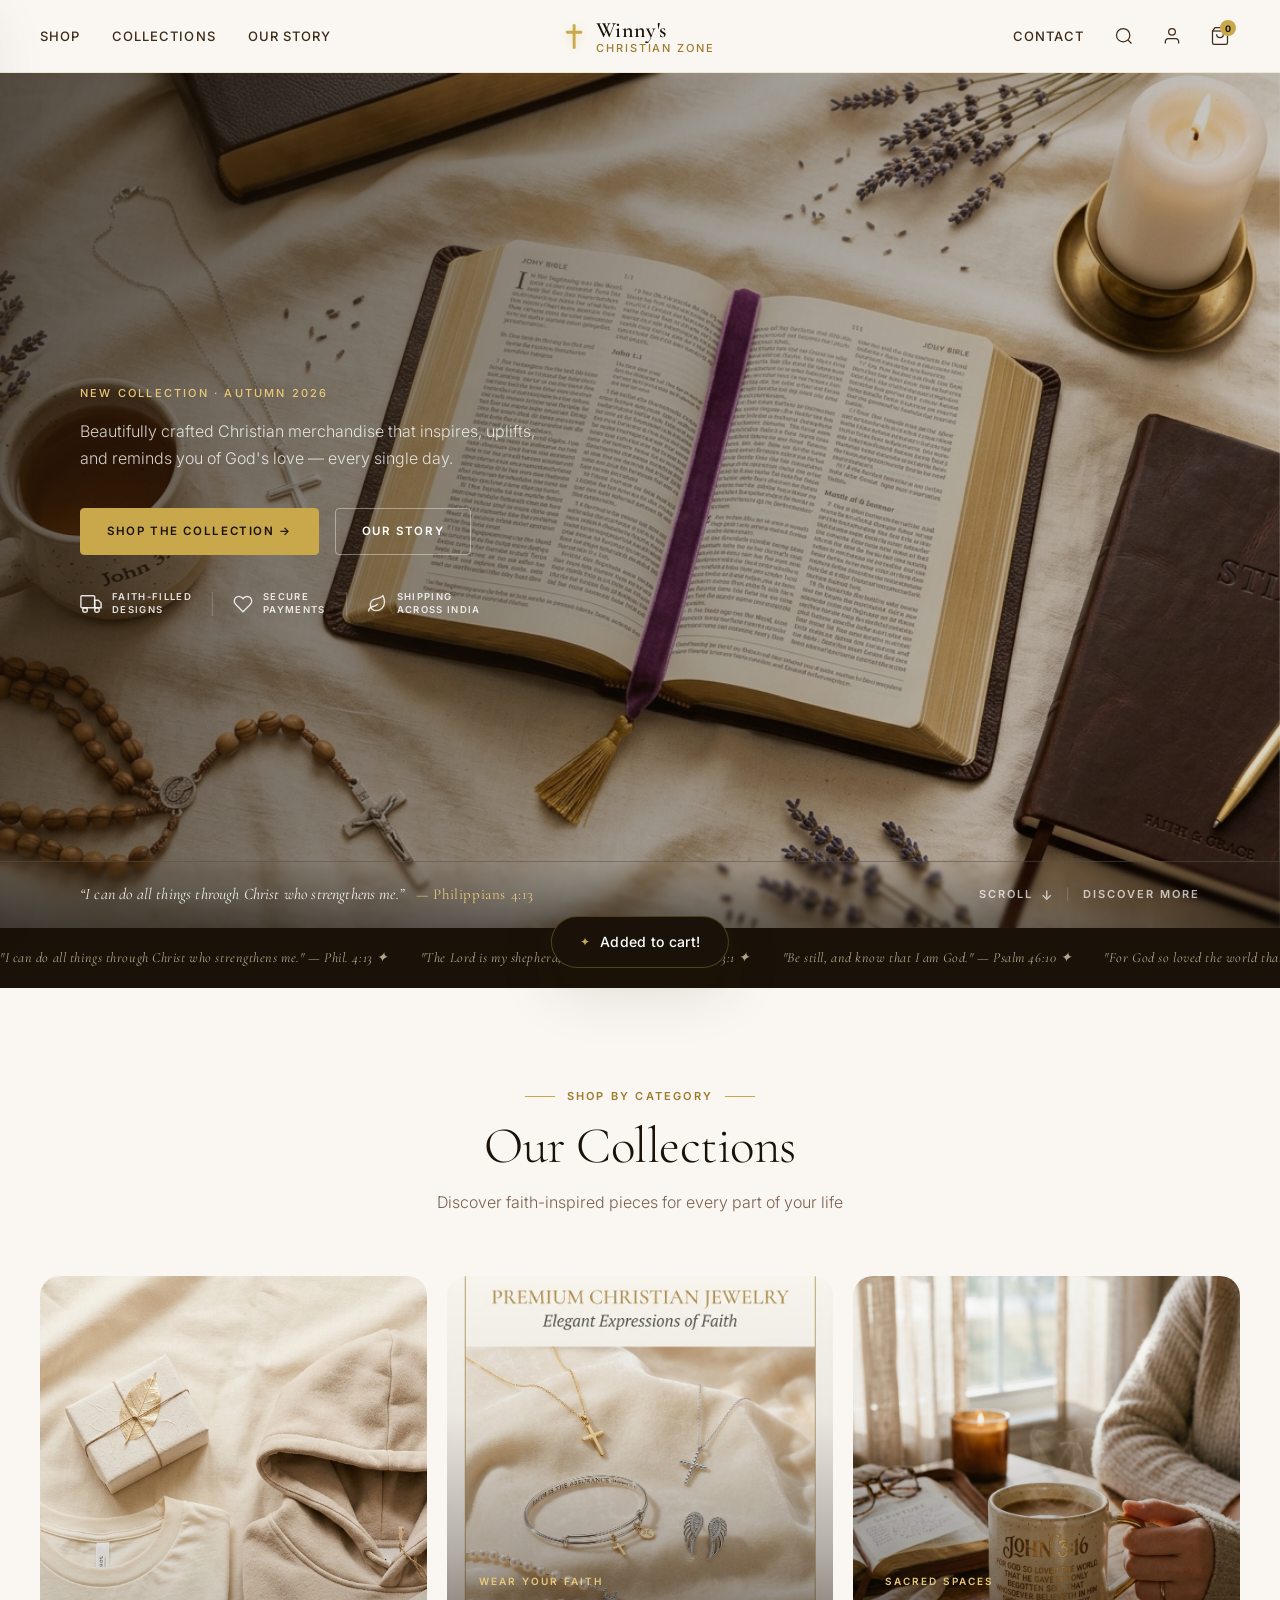
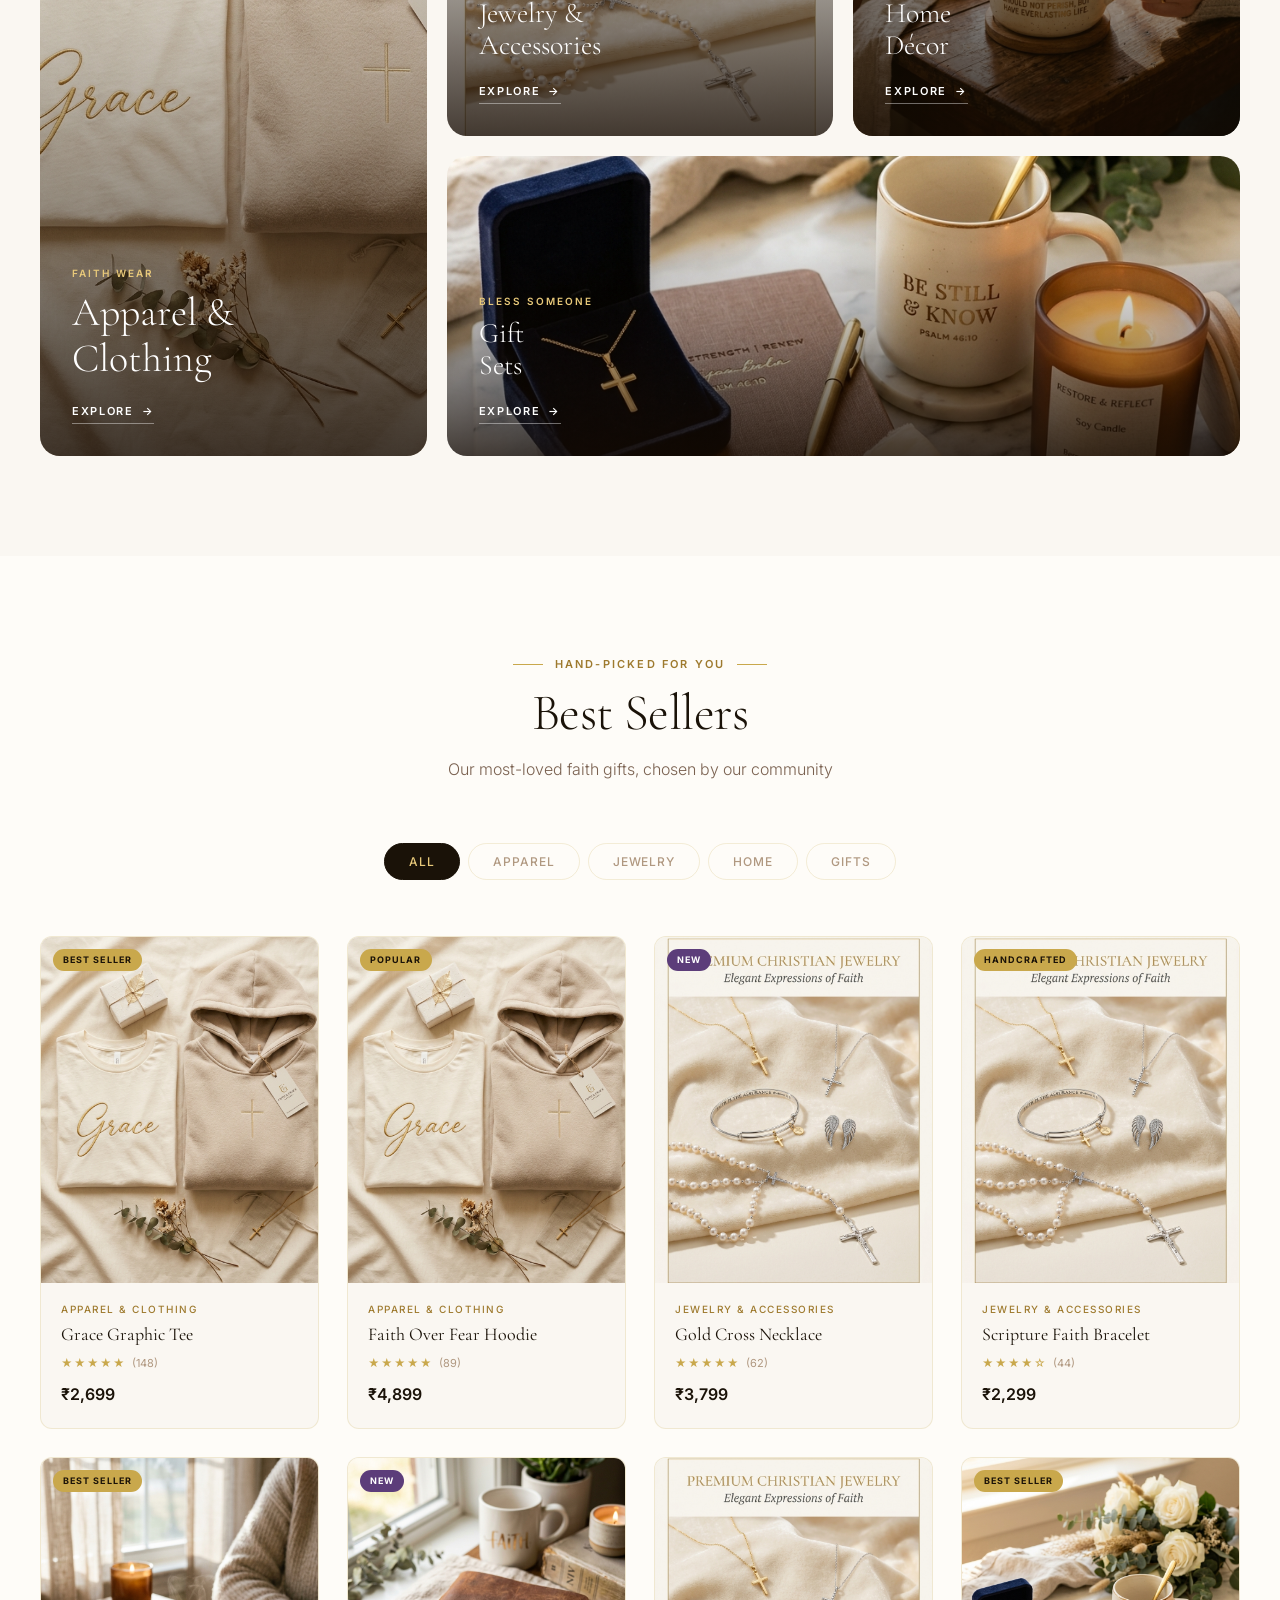
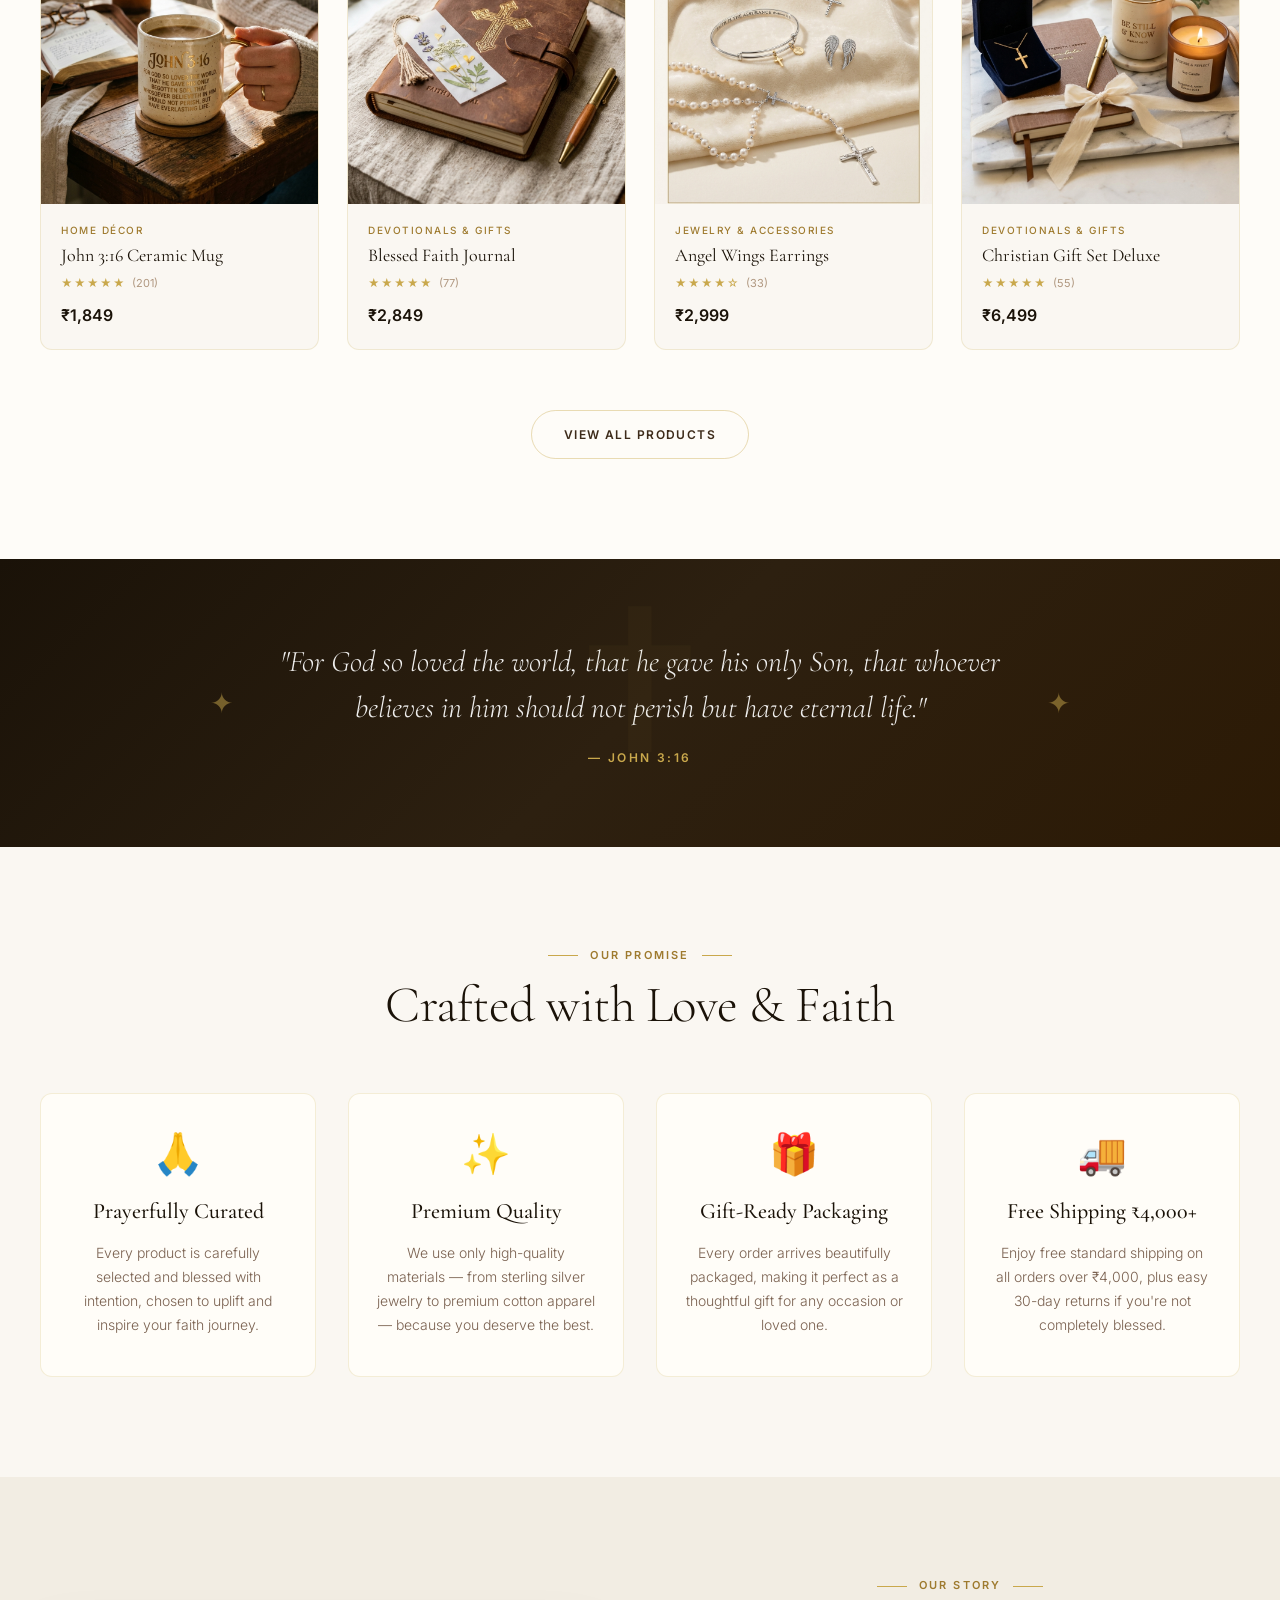
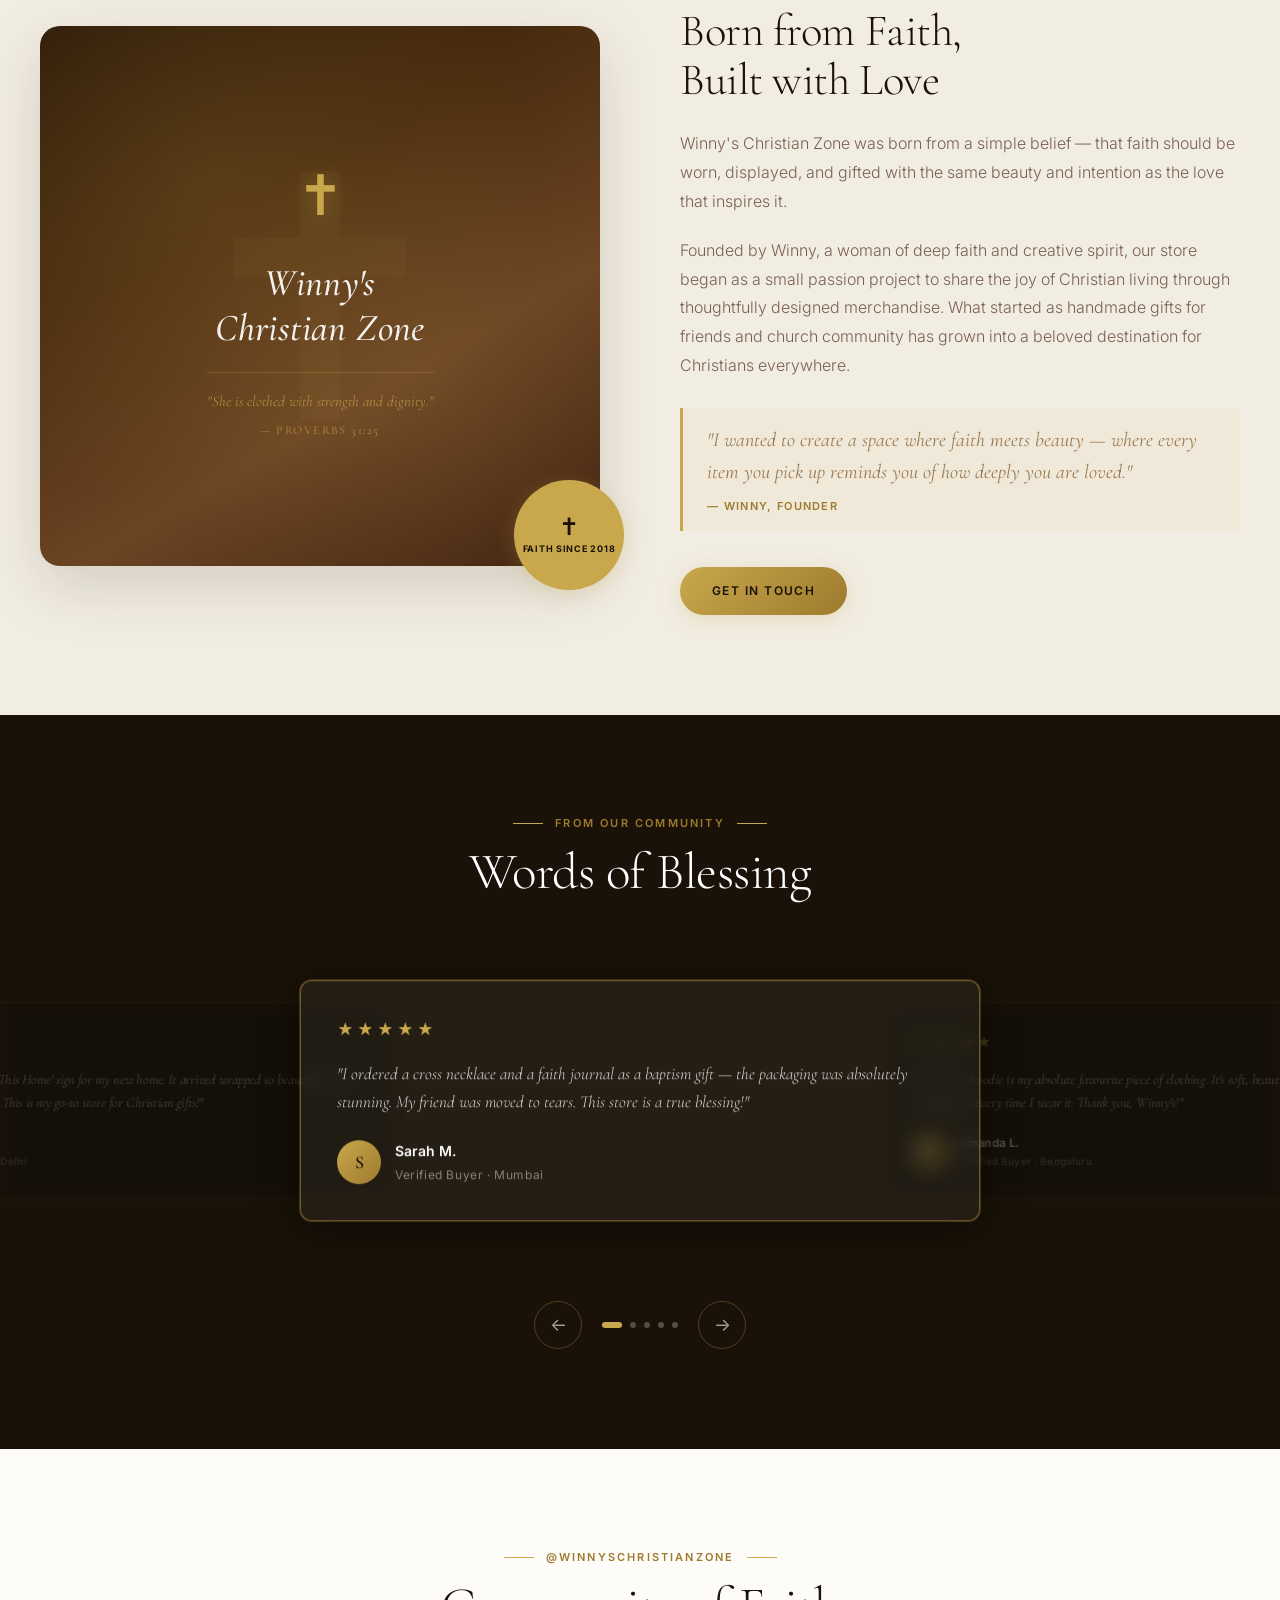
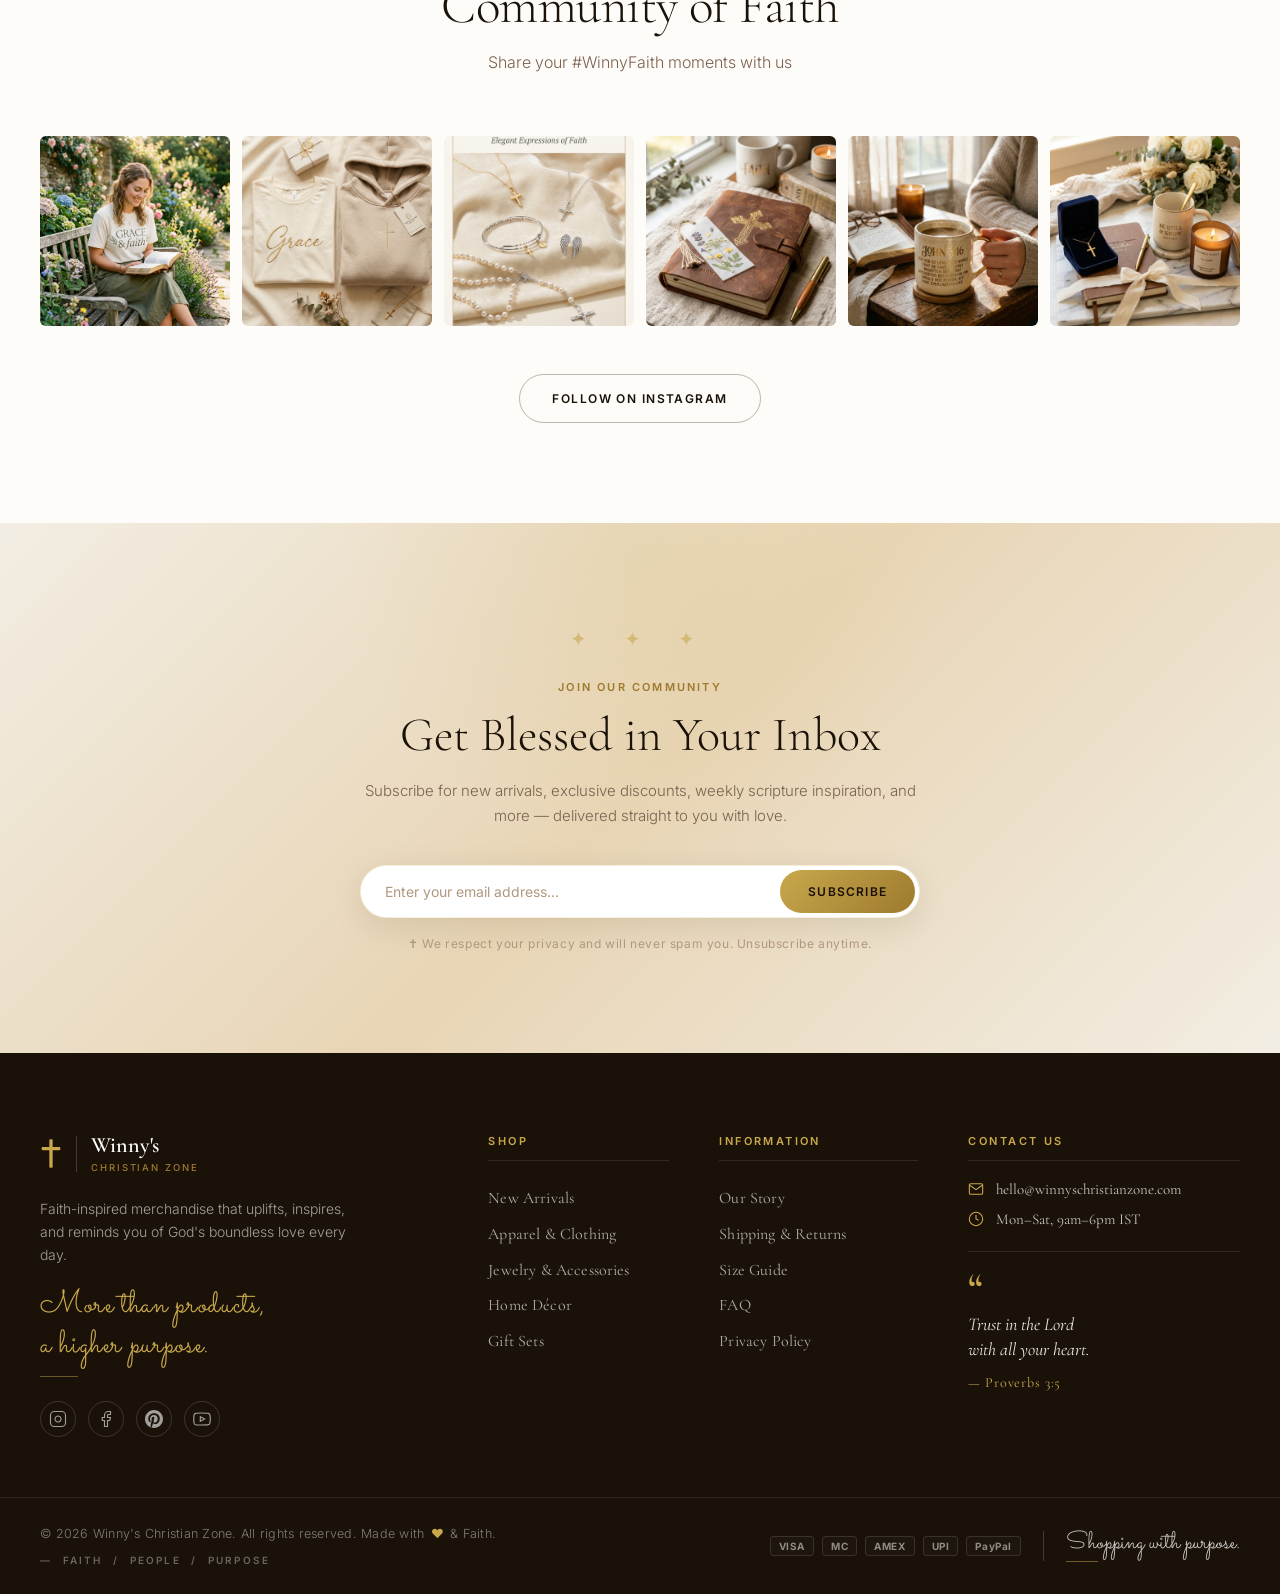
==== commit ab3541fd: "Add files via upload" ====
--- a/index.html
+++ b/index.html
@@ -15,7 +15,7 @@
   <!-- Splash Screen -->
   <div id="splash-screen" class="splash-screen" aria-hidden="true">
     <div class="splash-logo">
-      <span class="splash-logo-cross">&#10013;</span>
+      <span class="splash-logo-cross"><svg class="cross-icon" viewBox="0 0 20 26" fill="currentColor" xmlns="http://www.w3.org/2000/svg" aria-hidden="true"><path d="M8.5 1C8.5 0.45 8.95 0 9.5 0H10.5C11.05 0 11.5 0.45 11.5 1V7H17.5C18.05 7 18.5 7.45 18.5 8V9C18.5 9.55 18.05 10 17.5 10H11.5V25C11.5 25.55 11.05 26 10.5 26H9.5C8.95 26 8.5 25.55 8.5 25V10H2.5C1.95 10 1.5 9.55 1.5 9V8C1.5 7.45 1.95 7 2.5 7H8.5V1Z"/></svg></span>
       <div class="splash-logo-text">
         <span class="splash-logo-name">Winny's</span>
         <span class="splash-logo-sub">Christian Zone</span>
@@ -34,8 +34,8 @@
         <a href="#about" class="nav-link">Our Story</a>
       </nav>
 
-      <a href="#" class="logo" id="logo">
-        <span class="logo-cross">&#10013;</span>
+      <a href="index.html" class="logo" id="logo">
+        <span class="logo-cross"><svg class="cross-icon" viewBox="0 0 20 26" fill="currentColor" xmlns="http://www.w3.org/2000/svg" aria-hidden="true"><path d="M8.5 1C8.5 0.45 8.95 0 9.5 0H10.5C11.05 0 11.5 0.45 11.5 1V7H17.5C18.05 7 18.5 7.45 18.5 8V9C18.5 9.55 18.05 10 17.5 10H11.5V25C11.5 25.55 11.05 26 10.5 26H9.5C8.95 26 8.5 25.55 8.5 25V10H2.5C1.95 10 1.5 9.55 1.5 9V8C1.5 7.45 1.95 7 2.5 7H8.5V1Z"/></svg></span>
         <div class="logo-text">
           <span class="logo-name">Winny's</span>
           <span class="logo-sub">Christian Zone</span>
@@ -94,7 +94,10 @@
   <!-- Mobile Nav -->
   <nav class="mobile-nav" id="mobile-nav">
     <button class="mobile-nav-close" id="mobile-nav-close">&#10005;</button>
-    <div class="mobile-nav-logo">&#10013; Winny's Christian Zone</div>
+    <div class="mobile-nav-logo">
+      <svg class="cross-icon" viewBox="0 0 20 26" fill="currentColor" xmlns="http://www.w3.org/2000/svg" aria-hidden="true"><path d="M8.5 1C8.5 0.45 8.95 0 9.5 0H10.5C11.05 0 11.5 0.45 11.5 1V7H17.5C18.05 7 18.5 7.45 18.5 8V9C18.5 9.55 18.05 10 17.5 10H11.5V25C11.5 25.55 11.05 26 10.5 26H9.5C8.95 26 8.5 25.55 8.5 25V10H2.5C1.95 10 1.5 9.55 1.5 9V8C1.5 7.45 1.95 7 2.5 7H8.5V1Z"/></svg>
+      <span>Winny's Christian Zone</span>
+    </div>
     <a href="collections.html" class="mobile-nav-link">Shop All</a>
     <a href="collections.html?category=apparel" class="mobile-nav-link">Apparel</a>
     <a href="collections.html?category=jewelry" class="mobile-nav-link">Jewelry</a>
@@ -524,8 +527,8 @@
 
           <!-- Brand Column -->
           <div class="footer-brand">
-            <a href="#" class="footer-logo" id="footer-logo">
-              <span class="footer-logo-cross">&#10013;</span>
+            <a href="index.html" class="footer-logo" id="footer-logo">
+              <span class="footer-logo-cross"><svg class="cross-icon" viewBox="0 0 20 26" fill="currentColor" xmlns="http://www.w3.org/2000/svg" aria-hidden="true"><path d="M8.5 1C8.5 0.45 8.95 0 9.5 0H10.5C11.05 0 11.5 0.45 11.5 1V7H17.5C18.05 7 18.5 7.45 18.5 8V9C18.5 9.55 18.05 10 17.5 10H11.5V25C11.5 25.55 11.05 26 10.5 26H9.5C8.95 26 8.5 25.55 8.5 25V10H2.5C1.95 10 1.5 9.55 1.5 9V8C1.5 7.45 1.95 7 2.5 7H8.5V1Z"/></svg></span>
               <span class="footer-logo-vbar"></span>
               <div class="footer-logo-texts">
                 <span class="footer-logo-name">Winny's</span>
--- a/style.css
+++ b/style.css
@@ -137,11 +137,25 @@
   }
 }
 
+.cross-icon {
+  display: block;
+  flex-shrink: 0;
+  fill: currentColor;
+}
+
 .splash-logo-cross {
-  font-size: 36px;
+  display: inline-flex;
+  align-items: center;
+  justify-content: center;
   color: var(--gold);
   line-height: 1;
   filter: drop-shadow(0 2px 6px rgba(201, 168, 76, 0.35));
+  flex-shrink: 0;
+}
+
+.splash-logo-cross .cross-icon {
+  width: 25px;
+  height: 33px;
 }
 
 .splash-logo-text {
@@ -216,10 +230,18 @@
 .logo:hover { opacity: 0.8; }
 
 .logo-cross {
-  font-size: 28px;
+  display: inline-flex;
+  align-items: center;
+  justify-content: center;
   color: var(--gold);
   line-height: 1;
   filter: drop-shadow(0 2px 4px rgba(201,168,76,0.3));
+  flex-shrink: 0;
+}
+
+.logo-cross .cross-icon {
+  width: 19px;
+  height: 25px;
 }
 
 .logo-text {
@@ -429,6 +451,9 @@
 .mobile-nav-close:hover { background: rgba(201,168,76,0.1); color: var(--gold-dark); }
 
 .mobile-nav-logo {
+  display: flex;
+  align-items: center;
+  gap: 10px;
   font-family: var(--font-display);
   font-size: 20px;
   font-weight: 600;
@@ -436,6 +461,12 @@
   margin-bottom: 32px;
   padding-bottom: 20px;
   border-bottom: 1px solid var(--border);
+}
+
+.mobile-nav-logo .cross-icon {
+  width: 16px;
+  height: 21px;
+  color: var(--gold);
 }
 
 .mobile-nav-link {
@@ -2061,9 +2092,17 @@
 .footer-logo:hover { opacity: 0.85; }
 
 .footer-logo-cross {
-  font-size: 32px;
+  display: inline-flex;
+  align-items: center;
+  justify-content: center;
   color: var(--gold);
   line-height: 1;
+  flex-shrink: 0;
+}
+
+.footer-logo-cross .cross-icon {
+  width: 22px;
+  height: 29px;
 }
 
 .footer-logo-vbar {
@@ -2577,71 +2616,474 @@
 .toast-icon { color: var(--gold); font-size: 12px; }
 
 /* ============================================
-   RESPONSIVE
+   RESPONSIVE & DEVICE ADAPTIVE SYSTEM
    ============================================ */
+
+/* ---------- Mobile & Touch Runtime Enhancements ---------- */
+html.has-touch {
+  -webkit-tap-highlight-color: transparent;
+}
+
+html.is-mobile body {
+  -webkit-text-size-adjust: 100%;
+  text-size-adjust: 100%;
+}
+
+/* Touch-optimized button and link active feedback */
+html.has-touch .btn:active,
+html.has-touch .icon-btn:active,
+html.has-touch .tab-btn:active {
+  transform: scale(0.97);
+}
+
+/* On mobile/touch devices, ensure Quick Add is always visible and tap-ready */
+html.has-touch .product-quick-add,
+html.is-mobile .product-quick-add {
+  opacity: 1 !important;
+  transform: translateY(0) !important;
+}
+
+/* ---------- Large Tablets / Small Laptops (<= 1100px) ---------- */
 @media (max-width: 1100px) {
   .products-grid { grid-template-columns: repeat(3, 1fr); }
   .features-grid { grid-template-columns: repeat(2, 1fr); }
   .footer-grid { grid-template-columns: 1fr 1fr; gap: 40px; }
 }
 
+/* ---------- Tablets & Small Screens (<= 900px) ---------- */
 @media (max-width: 900px) {
   .container { padding: 0 24px; }
-  .header-inner { padding: 0 24px; }
+  .header-inner {
+    padding: 0 20px;
+    justify-content: flex-start;
+  }
+  .nav-left, .nav-right { display: none; }
+  .mobile-menu-btn { display: flex; }
+  .logo {
+    left: 50%;
+    transform: translateX(-50%);
+  }
+  .header-actions {
+    margin-left: auto;
+    gap: 6px;
+  }
+  
   .collections-grid {
     grid-template-columns: 1fr 1fr;
     grid-template-rows: auto;
+    gap: 16px;
   }
   .collection-card.large { grid-row: auto; grid-column: auto; }
+  .collections-grid .collection-card:last-child { grid-column: auto; }
+
   .about-grid { grid-template-columns: 1fr; gap: 48px; }
   .about-image-frame { max-width: 500px; margin: 0 auto; }
   .social-grid { grid-template-columns: repeat(3, 1fr); }
-  .nav-left, .nav-right { display: none; }
-  .mobile-menu-btn { display: flex; }
-  .header-inner { padding: 0 24px; justify-content: flex-start; }
-  .logo { left: 50%; transform: translateX(-50%); justify-content: flex-start; }
-  .hero-bottom-bar { padding: 18px 24px; }
-}
-
+  .hero-bottom-bar { padding: 16px 24px; }
+
+  .cart-layout {
+    grid-template-columns: 1fr;
+    gap: 28px;
+  }
+  .cart-summary-card {
+    position: static;
+  }
+}
+
+/* ---------- Standard Mobile Screens (<= 768px) ---------- */
+@media (max-width: 768px) {
+  /* Testimonials Card Deck — Containment & Touch Flow */
+  .testimonials-slider {
+    overflow: hidden;
+    height: 440px;
+    margin-bottom: 36px;
+  }
+  .testimonials-track {
+    width: 100%;
+    height: 100%;
+  }
+  .testimonial-card {
+    width: calc(100vw - 44px);
+    max-width: 440px;
+    padding: 26px 20px;
+  }
+  .testimonial-card.is-prev {
+    transform: translate(calc(-50% - 105%), -50%) scale(0.85);
+    opacity: 0;
+    pointer-events: none;
+  }
+  .testimonial-card.is-next {
+    transform: translate(calc(-50% + 105%), -50%) scale(0.85);
+    opacity: 0;
+    pointer-events: none;
+  }
+  .testimonial-text {
+    font-size: 15.5px;
+    line-height: 1.6;
+    margin-bottom: 18px;
+  }
+
+  /* Filter Tabs — Smooth horizontal touch pill bar */
+  .tabs {
+    display: flex;
+    overflow-x: auto;
+    justify-content: flex-start;
+    padding: 4px 8px 12px;
+    gap: 8px;
+    -webkit-overflow-scrolling: touch;
+    scrollbar-width: none;
+    flex-wrap: nowrap;
+    margin-bottom: 28px;
+  }
+  .tabs::-webkit-scrollbar { display: none; }
+  .tab-btn {
+    white-space: nowrap;
+    flex-shrink: 0;
+    padding: 9px 16px;
+    font-size: 11px;
+  }
+
+  /* Collections Toolbar */
+  .collections-toolbar {
+    flex-direction: column;
+    align-items: stretch;
+    gap: 12px;
+  }
+  .collections-search-box {
+    max-width: 100%;
+  }
+  .collections-sort-group {
+    justify-content: space-between;
+    margin-left: 0;
+    width: 100%;
+  }
+}
+
+/* ---------- Compact Mobile Devices (<= 640px) ---------- */
 @media (max-width: 640px) {
-  .hero { height: auto; min-height: 100svh; padding-bottom: 90px; }
-  .hero-content { padding: 80px 20px 40px; }
-  .hero-title { font-size: 44px; }
-  .hero-actions { flex-direction: column; }
-  .hero-actions .btn { width: 100%; text-align: center; justify-content: center; }
-  .hero-trust { gap: 14px; margin-top: 28px; }
+  .container { padding: 0 16px; }
+
+  /* Hero Section */
+  .hero {
+    height: auto;
+    min-height: 100svh;
+    display: flex;
+    flex-direction: column;
+    justify-content: space-between;
+    padding: 0;
+  }
+  .hero-content {
+    padding: 95px 16px 36px;
+    max-width: 100%;
+    margin: auto 0;
+  }
+  .hero-eyebrow {
+    font-size: 10px;
+    letter-spacing: 0.16em;
+    margin-bottom: 12px;
+  }
+  .hero-title {
+    font-size: clamp(34px, 9vw, 46px);
+    line-height: 1.1;
+    margin-bottom: 16px;
+  }
+  .hero-subtitle {
+    font-size: 15px;
+    margin-bottom: 24px;
+    line-height: 1.5;
+  }
+  .hero-actions {
+    flex-direction: column;
+    gap: 12px;
+    width: 100%;
+  }
+  .hero-actions .btn {
+    width: 100%;
+    text-align: center;
+    justify-content: center;
+    padding: 14px 20px;
+  }
+  .hero-trust {
+    gap: 12px;
+    margin-top: 24px;
+    flex-wrap: wrap;
+    font-size: 11.5px;
+  }
   .hero-trust-divider { display: none; }
   .hero-bottom-bar {
+    position: relative;
     flex-direction: column;
     align-items: flex-start;
     gap: 8px;
-    padding: 14px 20px;
-  }
-  .hero-bottom-verse { font-size: 13.5px; }
+    padding: 14px 16px;
+    background: rgba(26, 18, 8, 0.7);
+  }
+  .hero-bottom-verse { font-size: 13px; line-height: 1.4; }
+  .hero-bottom-scroll { display: none; }
+
+  /* Collections Grid */
   .collections-grid {
     grid-template-columns: 1fr;
     grid-template-rows: auto;
+    gap: 14px;
   }
   .collection-card,
-  .collection-card.large {
+  .collection-card.large,
+  .collections-grid .collection-card:last-child {
     grid-row: auto;
     grid-column: auto;
-    height: 300px;
-  }
-  .products-grid { grid-template-columns: repeat(2, 1fr); gap: 16px; }
-  .features-grid { grid-template-columns: 1fr; }
-  .social-grid { grid-template-columns: repeat(2, 1fr); }
-  .footer-grid { grid-template-columns: 1fr; }
-  .testimonial-card { min-width: 280px; }
-  .cart-sidebar { width: 100%; right: -100%; }
-  .footer-bottom .container { flex-direction: column; text-align: center; gap: 20px; }
+    height: 240px;
+  }
+  .collection-content {
+    padding: 20px 18px;
+  }
+  .collection-name,
+  .collection-card.large .collection-name {
+    font-size: 24px;
+    margin-bottom: 8px;
+  }
+
+  /* Products Grid */
+  .products-grid {
+    grid-template-columns: repeat(2, 1fr);
+    gap: 12px;
+    margin-bottom: 36px;
+  }
+  .product-card {
+    border-radius: 8px;
+  }
+  .product-info {
+    padding: 12px 10px;
+  }
+  .product-title {
+    font-size: 14.5px;
+    line-height: 1.25;
+  }
+  .product-price {
+    font-size: 14px;
+  }
+  .product-quick-add {
+    opacity: 1;
+    transform: translateY(0);
+    padding: 9px 4px;
+    font-size: 9.5px;
+    bottom: 8px;
+    left: 8px;
+    right: 8px;
+  }
+  .product-wishlist {
+    width: 30px;
+    height: 30px;
+    top: 8px;
+    right: 8px;
+    font-size: 14px;
+  }
+
+  /* Features Grid */
+  .features-grid {
+    grid-template-columns: 1fr;
+    gap: 16px;
+  }
+  .feature-card {
+    padding: 24px 20px;
+  }
+
+  /* About Section */
+  .about-section {
+    padding: 60px 0;
+  }
+  .about-img,
+  .about-img-placeholder {
+    height: clamp(260px, 65vw, 340px);
+    border-radius: var(--radius-md);
+  }
+  .about-placeholder-name {
+    font-size: 28px;
+  }
+  .about-placeholder-verse {
+    font-size: 13px;
+    padding-top: 10px;
+  }
+  .about-badge {
+    right: 12px;
+    bottom: -16px;
+    width: 80px;
+    height: 80px;
+  }
+  .badge-cross { font-size: 18px; }
+  .badge-text { font-size: 8px; }
+
+  /* Social Grid */
+  .social-grid {
+    grid-template-columns: repeat(2, 1fr);
+    gap: 10px;
+  }
+
+  /* Footer */
+  .footer-top {
+    padding: 60px 0 40px;
+  }
+  .footer-grid {
+    grid-template-columns: 1fr;
+    gap: 36px;
+  }
+  .footer-bottom .container {
+    flex-direction: column;
+    text-align: center;
+    gap: 20px;
+  }
   .footer-bottom-left { align-items: center; }
   .footer-bottom-right { flex-direction: column; gap: 14px; align-items: center; }
   .footer-vdivider { display: none; }
   .footer-shopping-wrap { align-items: center; }
-  .newsletter { padding: 80px 24px; }
-  .scripture-banner { padding: 60px 24px; }
-  .scripture-banner-inner { flex-direction: column; gap: 20px; }
+
+  /* Newsletter & Scripture */
+  .newsletter { padding: 60px 16px; }
+  .newsletter-title { font-size: clamp(28px, 7vw, 36px); }
+  .newsletter-form {
+    flex-direction: column;
+    width: 100%;
+    gap: 10px;
+  }
+  .newsletter-input {
+    width: 100%;
+    border-radius: var(--radius-full);
+  }
+  .newsletter-submit {
+    width: 100%;
+    border-radius: var(--radius-full);
+  }
+  .scripture-banner { padding: 50px 16px; }
+  .scripture-banner-inner { flex-direction: column; gap: 16px; text-align: center; }
+  .scripture-text { font-size: 18px; }
+
+  /* Cart Page Responsive */
+  .cart-page-section {
+    padding: 24px 0 60px;
+  }
+  .cart-page-header {
+    margin-bottom: 20px;
+  }
+  .cart-page-title {
+    font-size: 28px;
+  }
+  .cart-table-header {
+    display: none;
+  }
+  .cart-item-row {
+    display: flex;
+    flex-wrap: wrap;
+    align-items: center;
+    padding: 16px 14px;
+    gap: 10px;
+    position: relative;
+  }
+  .cart-product-cell {
+    width: 100%;
+    padding-right: 36px;
+  }
+  .cart-product-img {
+    width: 58px;
+    height: 58px;
+  }
+  .cart-product-title {
+    font-size: 15.5px;
+  }
+  .cart-unit-price {
+    font-size: 13px;
+    color: var(--text-muted);
+  }
+  .cart-qty-stepper {
+    margin-left: auto;
+  }
+  .cart-line-total {
+    font-size: 15px;
+    font-weight: 600;
+    color: var(--dark);
+    margin-left: 10px;
+  }
+  .cart-remove-btn {
+    position: absolute;
+    top: 14px;
+    right: 14px;
+    font-size: 20px;
+    width: 28px;
+    height: 28px;
+    display: flex;
+    align-items: center;
+    justify-content: center;
+  }
+  .cart-actions-bar {
+    flex-direction: column;
+    gap: 12px;
+    align-items: stretch;
+  }
+  .cart-actions-bar .btn-continue-shopping,
+  .cart-actions-bar .btn-clear-cart {
+    text-align: center;
+    width: 100%;
+    justify-content: center;
+  }
+
+  /* Checkout Modal */
+  .checkout-modal {
+    max-height: 94svh;
+    border-radius: 12px;
+  }
+  .checkout-modal-body {
+    padding: 18px 16px;
+  }
+  .checkout-form-grid {
+    grid-template-columns: 1fr;
+    gap: 12px;
+  }
+}
+
+/* ---------- Ultra-compact Phones (<= 480px) ---------- */
+@media (max-width: 480px) {
+  .header-inner {
+    padding: 0 14px;
+    height: 60px;
+  }
+  .logo {
+    gap: 8px;
+  }
+  .logo-cross .cross-icon {
+    width: 16px;
+    height: 21px;
+  }
+  .logo-name {
+    font-size: 17px;
+  }
+  .logo-sub {
+    font-size: 8px;
+    letter-spacing: 0.12em;
+  }
+  .icon-btn {
+    width: 34px;
+    height: 34px;
+  }
+  .icon-btn svg {
+    width: 17px;
+    height: 17px;
+  }
+  .cart-count {
+    top: 2px;
+    right: 2px;
+    font-size: 8.5px;
+    min-width: 14px;
+    height: 14px;
+  }
+  .mobile-menu-btn {
+    width: 34px;
+    height: 34px;
+  }
+  .hero-title {
+    font-size: 32px;
+  }
+  .products-grid {
+    gap: 8px;
+  }
 }
 
 /* ============================================
@@ -3442,39 +3884,4 @@
   background: rgba(201, 168, 76, 0.08);
 }
 
-@media (max-width: 900px) {
-  .cart-layout {
-    grid-template-columns: 1fr;
-  }
-  .cart-summary-card {
-    position: static;
-  }
-}
-
-@media (max-width: 640px) {
-  .cart-table-header {
-    display: none;
-  }
-  .cart-item-row {
-    grid-template-columns: 1fr 30px;
-    gap: 12px;
-    padding: 16px 0;
-  }
-  .cart-product-cell {
-    grid-column: 1;
-  }
-  .cart-unit-price,
-  .cart-qty-stepper,
-  .cart-line-total {
-    margin-left: 84px;
-    margin-top: 4px;
-  }
-  .cart-remove-btn {
-    grid-column: 2;
-    grid-row: 1;
-    align-self: start;
-  }
-  .checkout-form-grid {
-    grid-template-columns: 1fr;
-  }
-}
+/* Mobile cart overrides handled in unified responsive system */
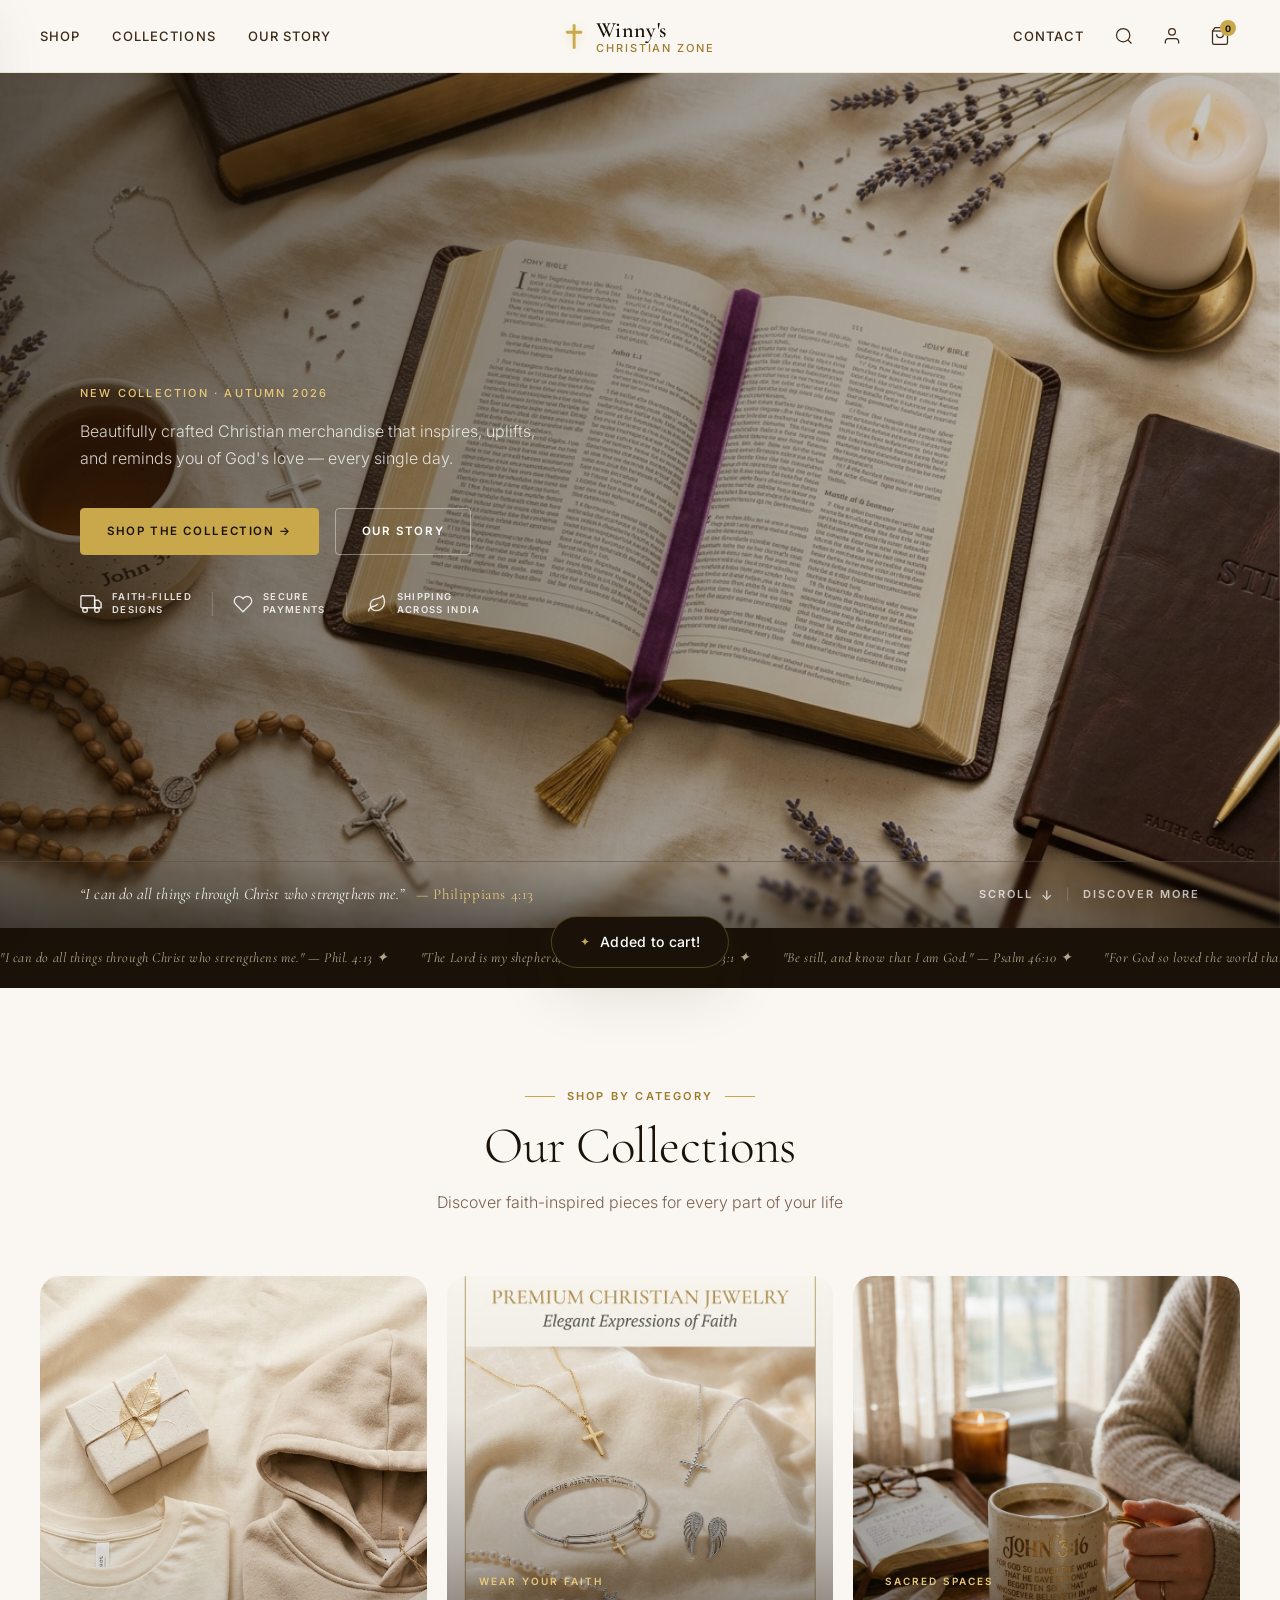
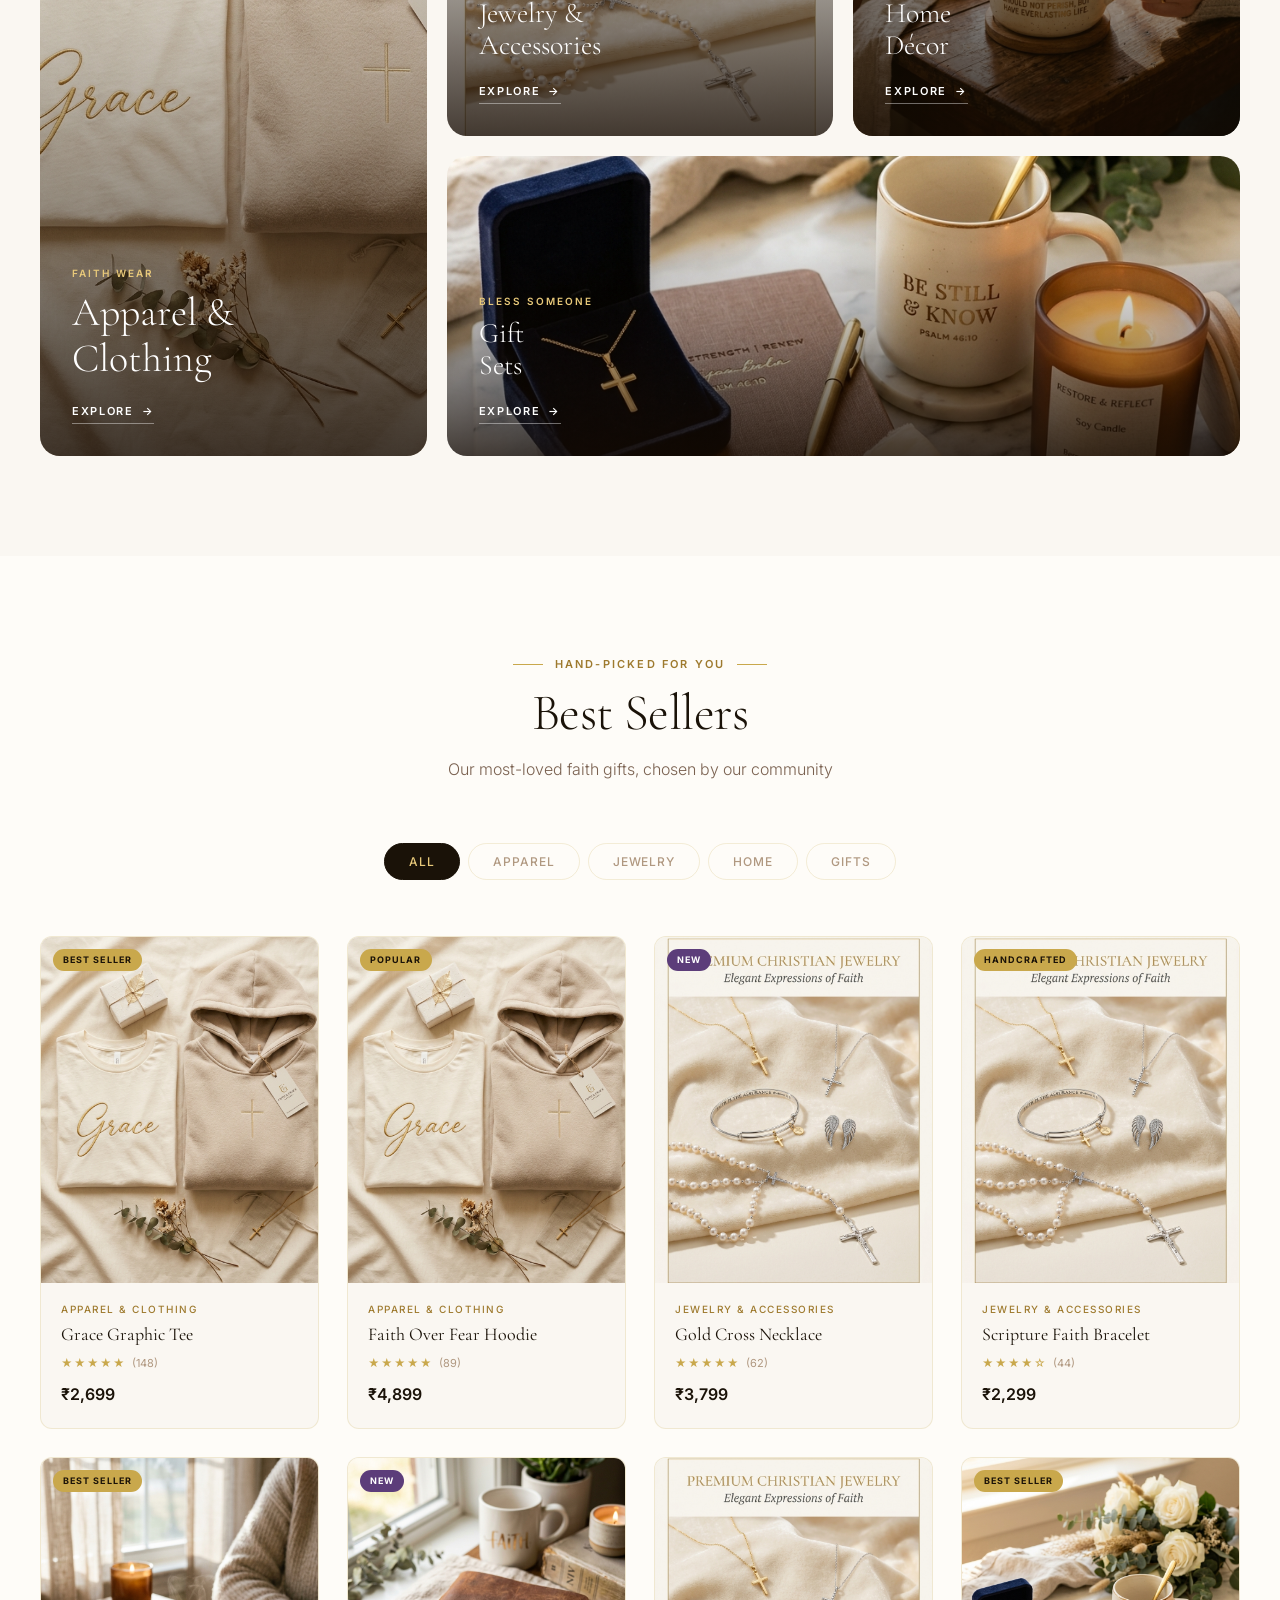
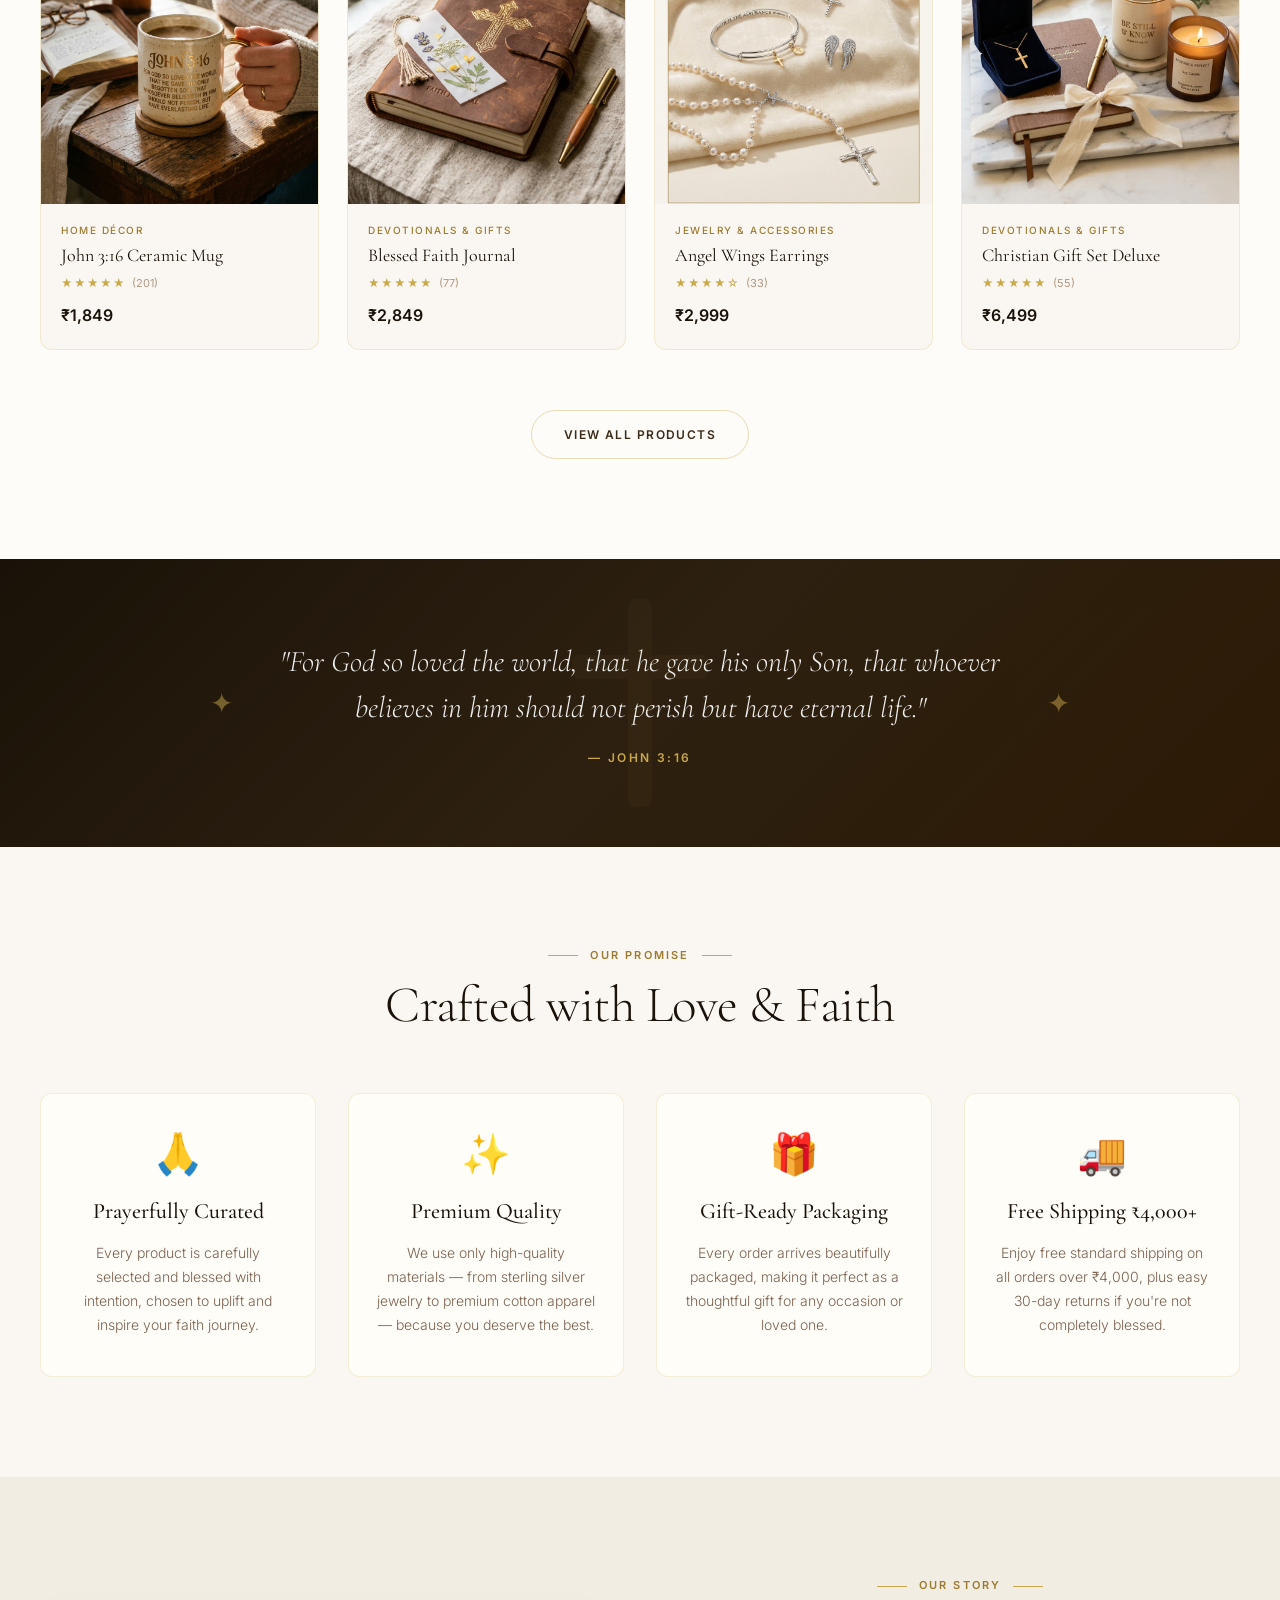
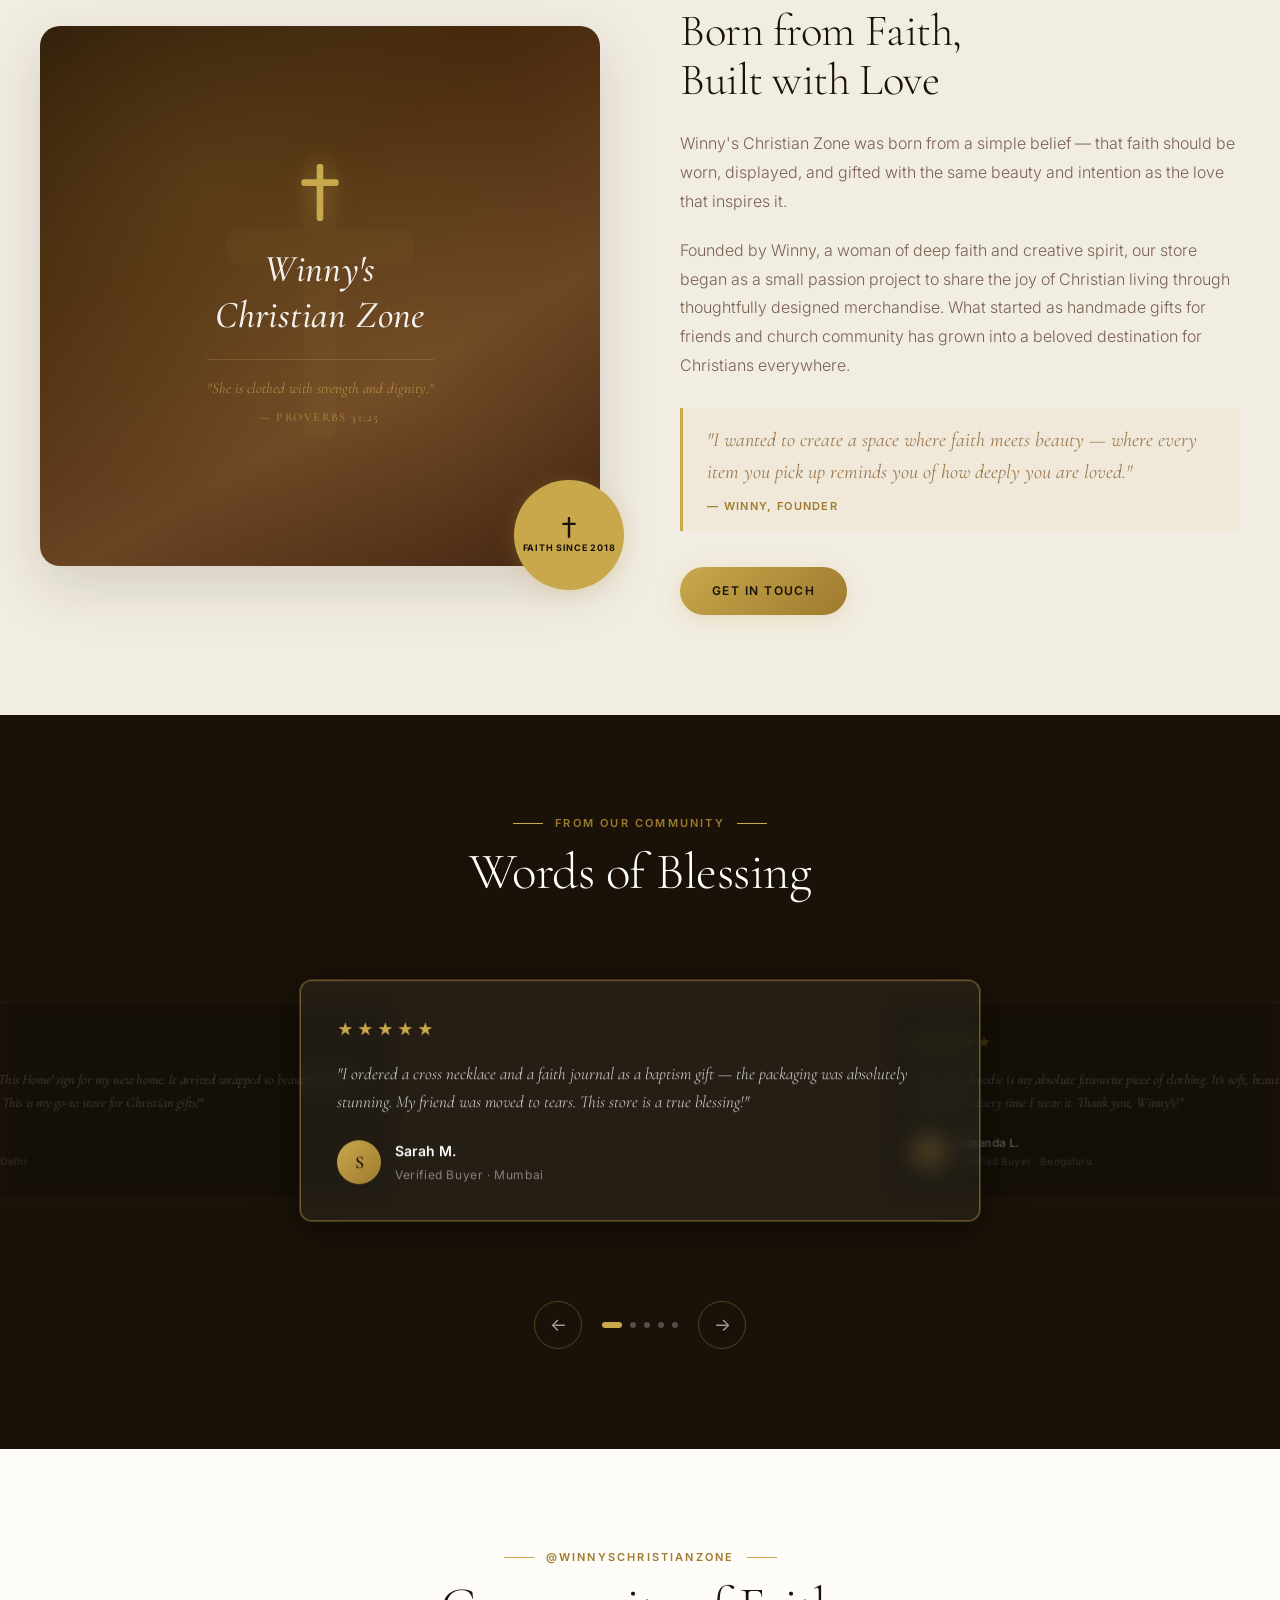
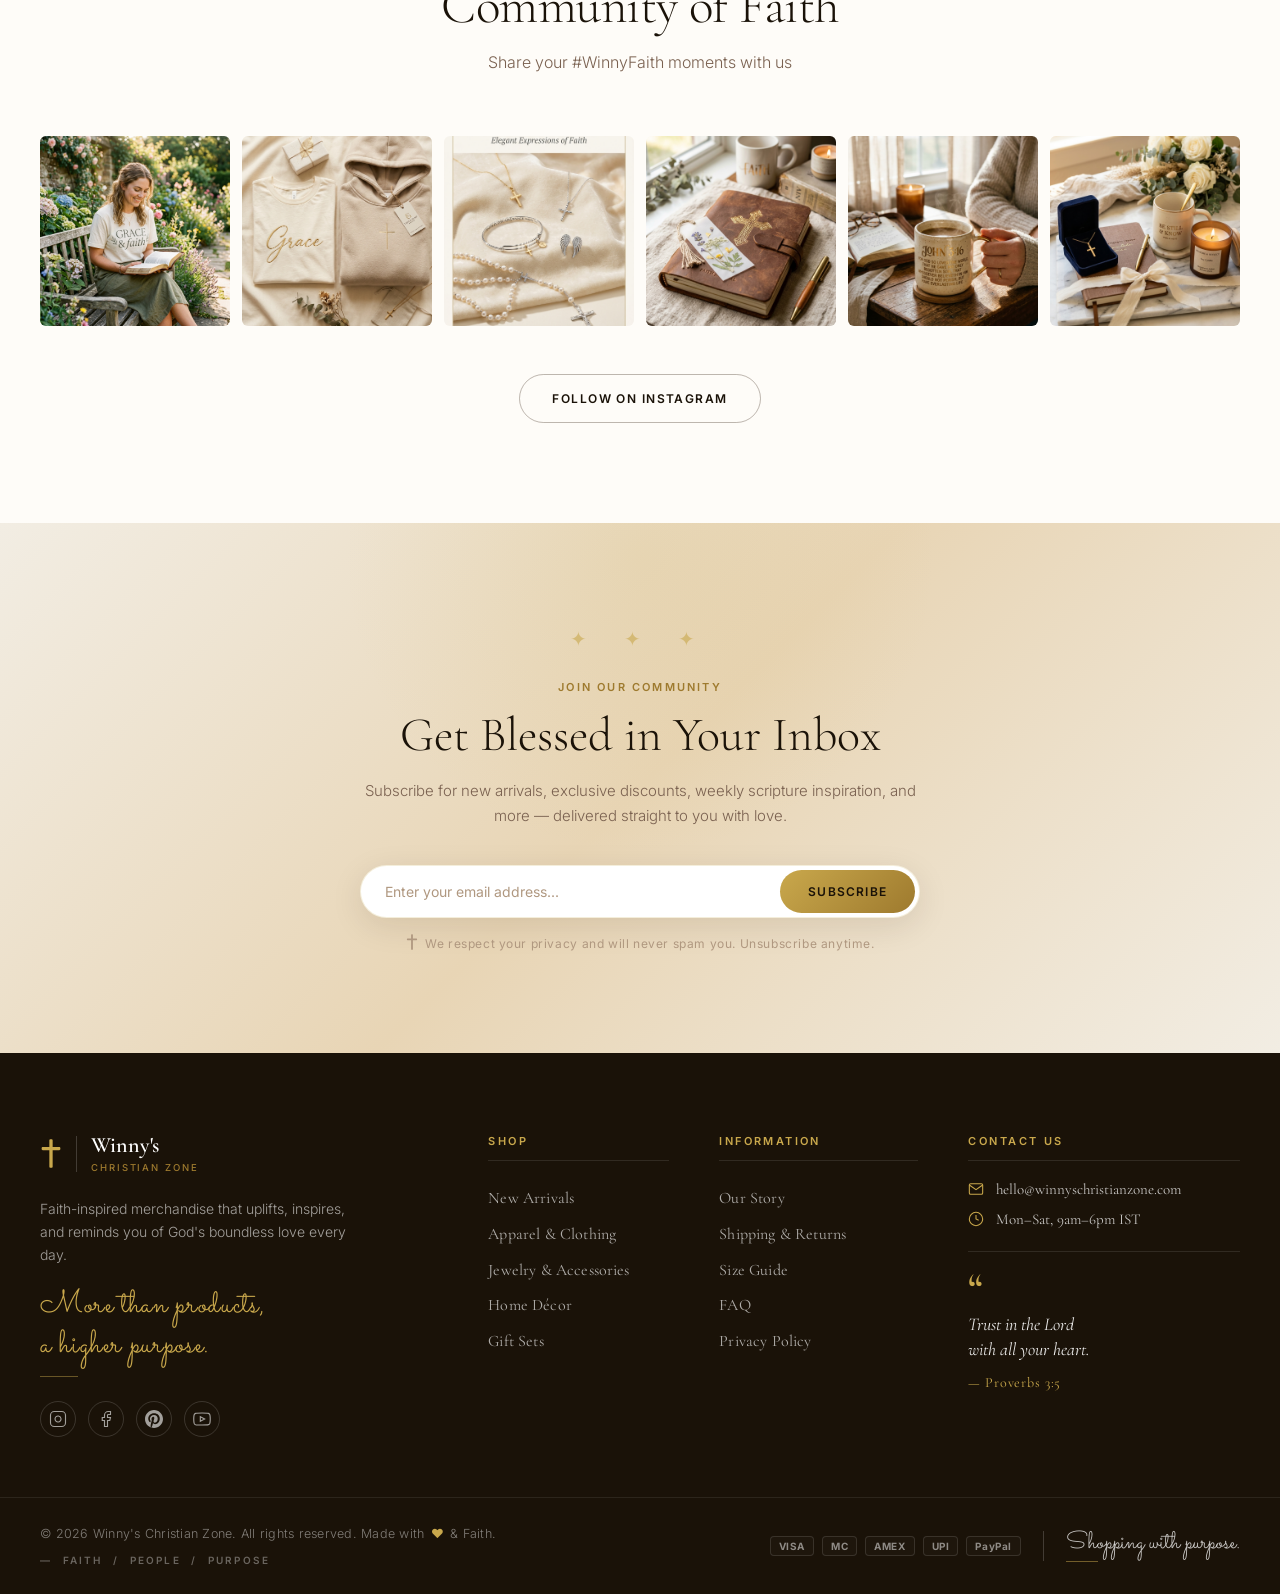
==== commit a6821774: "Add files via upload" ====
--- a/index.html
+++ b/index.html
@@ -346,12 +346,14 @@
           <div class="about-image-side">
             <div class="about-image-frame">
               <div class="about-img-placeholder">
-                <div class="about-placeholder-cross">&#10013;</div>
+                <div class="about-placeholder-cross">
+                  <svg class="cross-icon" viewBox="0 0 20 26" fill="currentColor" xmlns="http://www.w3.org/2000/svg" aria-hidden="true"><path d="M8.5 1C8.5 0.45 8.95 0 9.5 0H10.5C11.05 0 11.5 0.45 11.5 1V7H17.5C18.05 7 18.5 7.45 18.5 8V9C18.5 9.55 18.05 10 17.5 10H11.5V25C11.5 25.55 11.05 26 10.5 26H9.5C8.95 26 8.5 25.55 8.5 25V10H2.5C1.95 10 1.5 9.55 1.5 9V8C1.5 7.45 1.95 7 2.5 7H8.5V1Z"/></svg>
+                </div>
                 <p class="about-placeholder-name">Winny's<br/>Christian Zone</p>
                 <p class="about-placeholder-verse">"She is clothed with strength and dignity."<br/><em>— Proverbs 31:25</em></p>
               </div>
               <div class="about-badge">
-                <span class="badge-cross">&#10013;</span>
+                <span class="badge-cross"><svg class="cross-icon" viewBox="0 0 20 26" fill="currentColor" xmlns="http://www.w3.org/2000/svg" aria-hidden="true"><path d="M8.5 1C8.5 0.45 8.95 0 9.5 0H10.5C11.05 0 11.5 0.45 11.5 1V7H17.5C18.05 7 18.5 7.45 18.5 8V9C18.5 9.55 18.05 10 17.5 10H11.5V25C11.5 25.55 11.05 26 10.5 26H9.5C8.95 26 8.5 25.55 8.5 25V10H2.5C1.95 10 1.5 9.55 1.5 9V8C1.5 7.45 1.95 7 2.5 7H8.5V1Z"/></svg></span>
                 <span class="badge-text">Faith Since 2018</span>
               </div>
             </div>
@@ -509,7 +511,7 @@
             <input type="email" class="newsletter-input" placeholder="Enter your email address..." id="newsletter-email" required />
             <button type="submit" class="newsletter-btn" id="newsletter-submit">Subscribe</button>
           </div>
-          <p class="newsletter-note">&#10013; We respect your privacy and will never spam you. Unsubscribe anytime.</p>
+          <p class="newsletter-note"><svg class="cross-icon inline-cross" viewBox="0 0 20 26" fill="currentColor" xmlns="http://www.w3.org/2000/svg" aria-hidden="true"><path d="M8.5 1C8.5 0.45 8.95 0 9.5 0H10.5C11.05 0 11.5 0.45 11.5 1V7H17.5C18.05 7 18.5 7.45 18.5 8V9C18.5 9.55 18.05 10 17.5 10H11.5V25C11.5 25.55 11.05 26 10.5 26H9.5C8.95 26 8.5 25.55 8.5 25V10H2.5C1.95 10 1.5 9.55 1.5 9V8C1.5 7.45 1.95 7 2.5 7H8.5V1Z"/></svg> We respect your privacy and will never spam you. Unsubscribe anytime.</p>
         </form>
         <div class="newsletter-success" id="newsletter-success">
           <span class="success-icon">&#10022;</span>
--- a/style.css
+++ b/style.css
@@ -143,6 +143,32 @@
   fill: currentColor;
 }
 
+.cross-icon.inline-cross {
+  display: inline-block;
+  vertical-align: -2px;
+  width: 12px;
+  height: 16px;
+  margin-right: 4px;
+}
+
+.trust-strip-cross {
+  display: inline-flex;
+  vertical-align: middle;
+  margin-right: 4px;
+  color: var(--gold);
+}
+.trust-strip-cross .cross-icon {
+  width: 12px;
+  height: 16px;
+}
+
+.toast-icon .cross-icon {
+  width: 13px;
+  height: 17px;
+  display: inline-block;
+  vertical-align: -2px;
+}
+
 .splash-logo-cross {
   display: inline-flex;
   align-items: center;
@@ -1366,14 +1392,27 @@
 }
 
 .scripture-banner::before {
-  content: '✝';
+  content: '';
   position: absolute;
-  top: -40px;
+  top: 50%;
   left: 50%;
-  transform: translateX(-50%);
-  font-size: 200px;
-  color: rgba(201, 168, 76, 0.04);
+  transform: translate(-50%, -50%);
+  width: 160px;
+  height: 208px;
+  background: url("data:image/svg+xml,%3Csvg viewBox='0 0 20 26' fill='%23C9A84C' opacity='0.04' xmlns='http://www.w3.org/2000/svg'%3E%3Cpath d='M8.5 1C8.5 0.45 8.95 0 9.5 0H10.5C11.05 0 11.5 0.45 11.5 1V7H17.5C18.05 7 18.5 7.45 18.5 8V9C18.5 9.55 18.05 10 17.5 10H11.5V25C11.5 25.55 11.05 26 10.5 26H9.5C8.95 26 8.5 25.55 8.5 25V10H2.5C1.95 10 1.5 9.55 1.5 9V8C1.5 7.45 1.95 7 2.5 7H8.5V1Z'/%3E%3C/svg%3E") no-repeat center;
+  background-size: contain;
   pointer-events: none;
+}
+
+.scripture-cross {
+  display: flex;
+  align-items: center;
+  justify-content: center;
+  color: var(--gold);
+}
+.scripture-cross .cross-icon {
+  width: 32px;
+  height: 42px;
 }
 
 .scripture-banner-inner {
@@ -1543,20 +1582,53 @@
 }
 
 .about-img-placeholder::after {
-  content: '✝';
+  content: '';
   position: absolute;
-  font-size: 340px;
-  color: rgba(201,168,76,0.04);
-  line-height: 1;
+  top: 50%;
+  left: 50%;
+  transform: translate(-50%, -50%);
+  width: 220px;
+  height: 286px;
+  background: url("data:image/svg+xml,%3Csvg viewBox='0 0 20 26' fill='%23C9A84C' opacity='0.04' xmlns='http://www.w3.org/2000/svg'%3E%3Cpath d='M8.5 1C8.5 0.45 8.95 0 9.5 0H10.5C11.05 0 11.5 0.45 11.5 1V7H17.5C18.05 7 18.5 7.45 18.5 8V9C18.5 9.55 18.05 10 17.5 10H11.5V25C11.5 25.55 11.05 26 10.5 26H9.5C8.95 26 8.5 25.55 8.5 25V10H2.5C1.95 10 1.5 9.55 1.5 9V8C1.5 7.45 1.95 7 2.5 7H8.5V1Z'/%3E%3C/svg%3E") no-repeat center;
+  background-size: contain;
   pointer-events: none;
 }
 
 .about-placeholder-cross {
-  font-size: 56px;
+  display: flex;
+  justify-content: center;
+  margin-bottom: 6px;
+  position: relative;
+  z-index: 1;
+}
+
+.about-placeholder-cross .cross-icon {
+  width: 44px;
+  height: 57px;
   color: var(--gold);
   filter: drop-shadow(0 4px 12px rgba(201,168,76,0.4));
-  position: relative;
-  z-index: 1;
+}
+
+.badge-cross {
+  display: flex;
+  align-items: center;
+  justify-content: center;
+}
+.badge-cross .cross-icon {
+  width: 16px;
+  height: 21px;
+  color: var(--dark);
+}
+
+.collections-empty-icon {
+  display: flex;
+  justify-content: center;
+  color: var(--gold);
+  margin-bottom: 14px;
+}
+.collections-empty-icon .cross-icon {
+  width: 32px;
+  height: 42px;
 }
 
 .about-placeholder-name {
@@ -3740,9 +3812,15 @@
 }
 
 .cart-empty-cross {
-  font-size: 48px;
+  display: flex;
+  justify-content: center;
   color: var(--gold);
   margin-bottom: 18px;
+}
+
+.cart-empty-cross .cross-icon {
+  width: 38px;
+  height: 49px;
 }
 
 .cart-empty-title {
